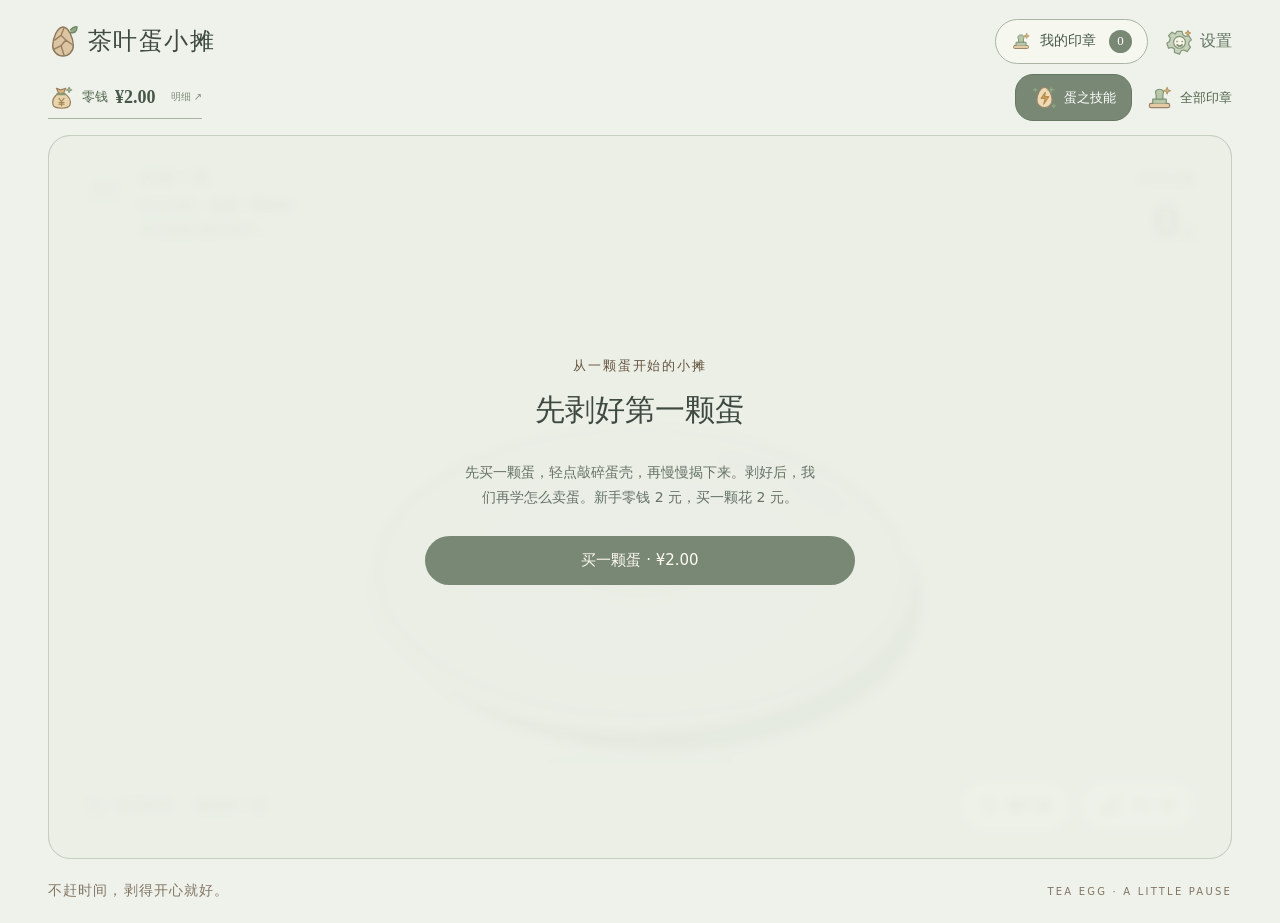
==== index.html @ dd87819e "Fix repeated purchase screen and speed up stamp loading" ====
<!doctype html>
<html lang="zh-CN">
<head>
  <meta charset="utf-8">
  <meta name="viewport" content="width=device-width,initial-scale=1,viewport-fit=cover">
  <meta name="theme-color" content="#bdc9ba">
  <meta name="description" content="敲一敲，慢慢剥。听蛋壳轻轻落下，露出一颗独一无二的茶叶蛋。">
  <title>茶叶蛋小摊</title>
  <link rel="icon" type="image/svg+xml" href="data:image/svg+xml,%3Csvg xmlns='http://www.w3.org/2000/svg' viewBox='0 0 40 40'%3E%3Crect width='40' height='40' rx='11' fill='%23f3efe5'/%3E%3Cpath d='M20 5C12 5 7 20 7 26a13 13 0 0 0 26 0C33 20 28 5 20 5Z' fill='%238e5833'/%3E%3Cpath d='m21 6-4 12 8 6-6 11m-2-17-9 6m17 0 7-5' fill='none' stroke='%23f2d5a2' stroke-width='2'/%3E%3C/svg%3E">
  <link rel="stylesheet" href="./style.css?v=20261002-fast">
</head>
<body>
  <div class="app">
    <header class="topbar">
      <div class="header-title"><svg class="title-egg" viewBox="0 0 32 36" aria-hidden="true"><path d="M16 3C10 3 5 15 5 23a11 11 0 0 0 22 0C27 15 22 3 16 3Z" fill="#dbc5a2" stroke="#8b7658"/><path d="m17 4-3 8 5 5-5 6 3 10m-3-21-7 5m12 0 7 5m-12 1-8 4" fill="none" stroke="#9b8060"/><path d="M24 6c4-4 7-3 7-3 0 5-3 7-7 6" fill="#93aa85" stroke="#6f8962"/></svg><span>茶叶蛋小摊</span></div>
      <div class="header-actions">
        <button class="collection-button" id="collection" aria-haspopup="dialog"><svg class="lively-icon" viewBox="0 0 32 32" aria-hidden="true"><rect x="4" y="23" width="24" height="5" rx="2" fill="#e5cba4" stroke="#998469"/><path d="M8 23v-5h16v5M12 18v-5c-5-9 13-9 8 0v5" fill="#b7c7a8" stroke="#7b9173"/><path d="m25 4 1 3 3 1-3 1-1 3-1-3-3-1 3-1 1-3Z" fill="#dec08a" stroke="#b59a67"/></svg><span>我的印章</span><b id="total">—</b></button>
        <button class="settings-button" id="open-settings" aria-haspopup="dialog"><svg class="lively-icon" viewBox="0 0 32 32" aria-hidden="true"><path d="m13 4 6 0 1 4 3 2 4-1 3 5-3 3v3l2 3-4 5-4-2-3 1-2 4-6-2v-4l-3-2-4 1-2-6 3-2 1-4-2-3 4-4 4 2Z" fill="#c6d2bc" stroke="#829676"/><circle cx="16" cy="17" r="7" fill="#f7f4e7" stroke="#829676"/><path d="M13 16h.1m6 0h.1m-6 4q3 3 6 0" stroke="#798b6d" stroke-width="1.8"/><path d="m26 3 1 2 2 1-2 1-1 2-1-2-2-1 2-1 1-2Z" fill="#e0bf82" stroke="#b69b66"/></svg><span>设置</span></button>
      </div>
    </header>
    <div class="wallet-bar"><button class="wallet-balance" id="open-finance" aria-haspopup="dialog" title="查看零钱明细"><svg class="lively-icon" viewBox="0 0 32 32" aria-hidden="true"><path d="m10 5 5 2 6-2-3 7H13l-3-7Z" fill="#d9b780" stroke="#9d805c"/><path d="M12 11C7 15 4 19 6 25c2 5 18 5 20 0 2-6-2-11-7-14Z" fill="#e9d5ad" stroke="#9d805c"/><path d="M11 12h9" stroke="#879970" stroke-width="2.5"/><path d="m13 17 3 4 3-4m-3 4v5m-3-4h6m-6 2h6" stroke="#a38757"/><path d="m25 4 1 2 2 1-2 1-1 2-1-2-2-1 2-1 1-2Z" fill="#b4c39d" stroke="#8b9d78"/></svg>零钱 <b id="money">—</b><small>明细 ↗</small></button><div><button id="open-talents" aria-haspopup="dialog"><svg class="lively-icon" viewBox="0 0 32 32" aria-hidden="true"><path d="M16 4c-5 0-9 9-9 15a9 9 0 0 0 18 0c0-6-4-15-9-15Z" fill="#efdab6" stroke="#9c8465"/><path d="m17 10-5 7h5l-2 7 6-9h-5l1-5Z" fill="#d8aa62" stroke="#b68d4e"/><path d="M5 5v4M3 7h4m20 17v4m-2-2h4" stroke="#91a781"/><path d="m24 3 1 3 3 1-3 1-1 3-1-3-3-1 3-1 1-3Z" fill="#a8b799" stroke="#839874"/></svg><span>蛋之技能</span></button><a href="./catalog.html"><svg class="lively-icon" viewBox="0 0 32 32" aria-hidden="true"><rect x="4" y="23" width="24" height="5" rx="2" fill="#e5cba4" stroke="#998469"/><path d="M8 23v-5h16v5M12 18v-5c-5-9 13-9 8 0v5" fill="#b7c7a8" stroke="#7b9173"/><path d="m25 4 1 3 3 1-3 1-1 3-1-3-3-1 3-1 1-3Z" fill="#dec08a" stroke="#b59a67"/></svg>全部印章</a></div></div><main>
      <section class="play-area" aria-label="茶叶蛋剥壳游戏">
        <div class="scene" id="scene"><canvas id="game" tabindex="0" aria-label="茶叶蛋。点击敲裂或剥壳，拖动旋转。键盘方向键旋转，空格剥壳。"></canvas></div>
        <div class="game-top">
          <div class="step"><span id="step-number">01</span><div><span class="eyebrow" id="step-label">先敲一敲</span><p id="instruction">轻点鸡蛋，唤醒一圈裂纹</p><small class="recipe" id="recipe">正在挑选鸡蛋和茶叶…</small></div></div>
          <div class="counter"><span>剥壳次数</span><div><strong id="clicks">0</strong><small>次</small></div></div>
        </div>
        <div class="toast" id="toast" role="status" aria-live="polite"></div>
        <div class="progress-area"><span id="progress-label">壳还完整，慢慢来</span><div class="progress-track" role="progressbar" aria-label="剥壳进度" aria-valuenow="0" aria-valuemin="0" aria-valuemax="100"><i id="progress"></i></div></div>
        <div class="game-bottom">
          <p class="gesture-hint"><svg viewBox="0 0 24 24" aria-hidden="true"><path d="M8 12V5a2 2 0 0 1 4 0v6-1a2 2 0 0 1 4 0v2-1a2 2 0 0 1 4 0v5c0 4-3 6-6 6h-1c-2 0-4-1-5-3l-4-6a2 2 0 0 1 3-2l1 1Z"/></svg><span>轻点剥壳<span class="hint-divider">·</span>拖动转一转</span></p>
          <div class="bottom-actions"><button id="flip" class="flip-button"><svg viewBox="0 0 24 24" aria-hidden="true"><path d="M5 8a8 8 0 1 1-1 8M5 3v5h5"/></svg>翻个面</button><button id="sweep" class="flip-button sweep-button" aria-label="扫一扫，把盘子上的蛋壳震开" title="扫一扫，把盘子上的蛋壳震开"><svg class="broom-icon" viewBox="0 0 32 32" aria-hidden="true"><path d="m26 3-12 15" stroke="#8b765b" stroke-width="3.5"/><path d="m11 14 7 5-3 2-7-5 3-2Z" fill="#9aaf89" stroke="#6f8962"/><path d="M8 16c-4 2-5 6-6 10 4 4 10 4 14-5l-8-5Z" fill="#e4cd99" stroke="#a98a58"/><path d="m8 19-3 7m6-6-3 8m6-7-3 6" stroke="#b69a65"/><path d="m24 19 1 3 3 1-3 1-1 3-1-3-3-1 3-1 1-3Z" fill="#c1cfad" stroke="#8fa17d"/></svg>扫一扫</button></div>
        </div>
        <div class="discovery" id="discovery" role="dialog" aria-labelledby="discovery-title" hidden><span class="eyebrow" id="discovery-label">新印章入册</span><h1 id="discovery-title">恭喜，发现了新的小印章！</h1><div class="discovery-stamps" id="discovery-stamps"></div><button class="primary-button" id="discovery-accept">收下印章，继续 <span aria-hidden="true">→</span></button></div>
        <div class="finish" id="finish" hidden><div class="finish-seal" aria-hidden="true">剥好啦</div><div class="finish-copy"><span class="eyebrow">今天的小小成就</span><h1>又剥好了一颗。</h1><p>用了 <b id="finish-clicks">0</b> 次轻点，换一小会儿放松。</p><div class="finish-stamps" id="finish-stamps"></div><p class="save-status" id="save-status" role="status"></p></div><div class="finish-actions"><div id="sale-guide" class="sale-guide" hidden><strong>为什么还不能卖蛋？</strong><p>先点击上方亮起的「✦ 蛋之技能」，免费点亮「开摊入门」，就能卖出这颗蛋。</p><button id="sale-guide-open">打开上方蛋之技能 ↑</button></div><button class="primary-button" id="sell" disabled>卖出这颗蛋</button><button class="collection-button finish-collection" id="finish-collection">▧　我的印章册</button><button class="order-button" id="order-next" hidden>指定原料 · ¥15</button><button class="primary-button" id="next">买下一颗 · ¥2.00 <span aria-hidden="true">＋</span></button></div></div>
        <div class="shop-gate" id="shop-gate"><span class="eyebrow">从一颗蛋开始的小摊</span><h1 id="shop-title">正在打开小摊…</h1><p id="shop-copy">印章和零钱都在这里等你。</p><div class="buy-actions"><button class="primary-button" id="buy-egg" disabled>稍等一下</button><button class="order-button" id="order-egg" hidden>指定原料 · ¥15</button></div><p class="shop-error" id="shop-error" role="status"></p></div><div class="load-error" id="load-error" hidden role="alert"><p>鸡蛋暂时没有加载出来。</p><p>请用支持 3D 图形的浏览器打开，然后再试一次。</p><button onclick="location.reload()">重新加载</button></div>
      </section>
    </main>
    <footer><span class="footer-note">不赶时间，剥得开心就好。</span><span class="footer-mark">TEA EGG · A LITTLE PAUSE</span></footer>
  </div>
  <nav class="mobile-nav" aria-label="常用功能"><button type="button" data-open="collection" aria-haspopup="dialog"><svg class="lively-icon" viewBox="0 0 32 32" aria-hidden="true"><rect x="4" y="23" width="24" height="5" rx="2" fill="#e5cba4" stroke="#998469"/><path d="M8 23v-5h16v5M12 18v-5c-5-9 13-9 8 0v5" fill="#b7c7a8" stroke="#7b9173"/><path d="m25 4 1 3 3 1-3 1-1 3-1-3-3-1 3-1 1-3Z" fill="#dec08a" stroke="#b59a67"/></svg><span>印章</span></button><button type="button" data-open="open-talents" aria-haspopup="dialog"><svg class="lively-icon" viewBox="0 0 32 32" aria-hidden="true"><path d="M16 4c-5 0-9 9-9 15a9 9 0 0 0 18 0c0-6-4-15-9-15Z" fill="#efdab6" stroke="#9c8465"/><path d="m17 10-5 7h5l-2 7 6-9h-5l1-5Z" fill="#d8aa62" stroke="#b68d4e"/><path d="M5 5v4M3 7h4m20 17v4m-2-2h4" stroke="#91a781"/><path d="m24 3 1 3 3 1-3 1-1 3-1-3-3-1 3-1 1-3Z" fill="#a8b799" stroke="#839874"/></svg><span>蛋之技能</span></button><button type="button" data-open="open-finance" aria-haspopup="dialog"><svg class="lively-icon" viewBox="0 0 32 32" aria-hidden="true"><path d="m10 5 5 2 6-2-3 7H13l-3-7Z" fill="#d9b780" stroke="#9d805c"/><path d="M12 11C7 15 4 19 6 25c2 5 18 5 20 0 2-6-2-11-7-14Z" fill="#e9d5ad" stroke="#9d805c"/><path d="M11 12h9" stroke="#879970" stroke-width="2.5"/><path d="m13 17 3 4 3-4m-3 4v5m-3-4h6m-6 2h6" stroke="#a38757"/><path d="m25 4 1 2 2 1-2 1-1 2-1-2-2-1 2-1 1-2Z" fill="#b4c39d" stroke="#8b9d78"/></svg><span>零钱</span></button><button type="button" data-open="open-settings" aria-haspopup="dialog"><svg class="lively-icon" viewBox="0 0 32 32" aria-hidden="true"><path d="m13 4 6 0 1 4 3 2 4-1 3 5-3 3v3l2 3-4 5-4-2-3 1-2 4-6-2v-4l-3-2-4 1-2-6 3-2 1-4-2-3 4-4 4 2Z" fill="#c6d2bc" stroke="#829676"/><circle cx="16" cy="17" r="7" fill="#f7f4e7" stroke="#829676"/><path d="M13 16h.1m6 0h.1m-6 4q3 3 6 0" stroke="#798b6d" stroke-width="1.8"/><path d="m26 3 1 2 2 1-2 1-1 2-1-2-2-1 2-1 1-2Z" fill="#e0bf82" stroke="#b69b66"/></svg><span>设置</span></button></nav>
  <dialog id="stamp-dialog" aria-labelledby="stamp-title"><button id="close-stamps" class="dialog-close" aria-label="关闭印章册">×</button><span class="eyebrow">每一颗，都算数</span><h2 id="stamp-title">我的小印章</h2><p id="stamp-description">正在翻开印章册…</p><a href="./catalog.html" class="album-guide">查看全部印章的样子 ↗</a><h3 class="album-heading">蛋种印章</h3><div id="egg-stamps" class="stamps"></div><h3 class="album-heading">茶种印章</h3><div id="tea-stamps" class="stamps"></div><p class="storage-note">每剥好一颗，蛋种和茶种印章各累计一次；重复获得的次数会记在对应印章下方。</p></dialog>
  <dialog id="talent-dialog" aria-labelledby="talent-title"><button class="dialog-close" id="close-talents" aria-label="关闭技能手册">×</button><span class="eyebrow">慢慢练习，一点一点变熟练</span><h2 id="talent-title">蛋之技能</h2><p class="talent-summary"></p><p class="mobile-tree-hint">双指缩放，单指拖动；缩小查看全貌，放大查看细节。点击图标查看技能。</p><div class="talent-scroller" tabindex="0" aria-label="技能图，可双指缩放和单指拖动"><div class="talent-board" aria-label="四个方向的技能树"><svg class="talent-links" aria-hidden="true"></svg><span class="talent-direction up">剥壳手法</span><span class="talent-direction right">珍稀寻宝</span><span class="talent-direction down">小摊经营</span><span class="talent-direction left">印章养成</span></div></div><button type="button" class="back-to-tree">← 返回技能图</button><div class="talent-detail"><h3></h3><p class="talent-effect"></p><p class="talent-path"></p><button class="primary-button"></button><p class="talent-cost-note" role="status" hidden></p></div><p class="storage-note">先点亮上一点，再点亮下一点；有的技能可叠三层。剥壳与进货技能从下一颗蛋生效，售价技能立即生效。手上有尚未剥完的蛋时，加点无需预留进货钱；其他时候须留够 2 元买下一颗蛋；新手免费点亮「开摊入门」不受此限制。</p></dialog><noscript><p class="noscript">请启用 JavaScript，开始剥茶叶蛋。</p></noscript>
  <dialog id="settings-dialog" aria-labelledby="settings-title"><button class="dialog-close" id="close-settings" aria-label="关闭设置">×</button><h2 id="settings-title">设置</h2><button class="setting-row" id="sound" aria-pressed="true"><span>剥壳音效</span><b id="sound-state">已开启</b></button><label class="setting-row volume-row" for="volume"><span>音效音量 <output id="volume-value" for="volume">70%</output></span><input type="range" id="volume" min="0" max="100" step="1" value="70" aria-label="音效音量"></label><label class="setting-row" for="sweep-shake"><span>扫一扫震动</span><input type="checkbox" id="sweep-shake" checked></label><label class="setting-row" for="reduced-motion"><span>减弱动画</span><input type="checkbox" id="reduced-motion"></label><button class="setting-row" id="open-gift" aria-haspopup="dialog"><span>礼品码兑换</span><b>领取奖励 →</b></button><p class="storage-note">设置会保存在当前设备，下次打开继续使用。</p></dialog>
  <dialog id="finance-dialog" aria-labelledby="finance-title"><button class="dialog-close" id="close-finance" aria-label="关闭零钱明细">×</button><span class="eyebrow">小摊财务 · 每一分都有来处</span><h2 id="finance-title">零钱明细</h2><div class="finance-head"><p>看见积累，也看懂收益。</p><button id="refresh-finance">刷新账本 ↻</button></div><p id="finance-status" role="status"></p><div id="finance-content" hidden><div class="finance-metrics" id="finance-metrics"></div><section class="finance-chart"><div class="finance-section-head"><h3>余额走势</h3><span>最近 200 笔 · 按交易顺序</span></div><div id="balance-chart"></div></section><div class="finance-analysis" id="finance-analysis"></div><div class="finance-section-head"><h3>收支流水</h3><select id="finance-filter" aria-label="筛选收支明细"><option value="all">全部交易</option><option value="income">收入</option><option value="expense">支出</option><option value="sell">卖蛋</option><option value="talent">技能</option></select></div><div id="finance-entries"></div><p class="storage-note">详细账本从本功能上线后开始记录；更早的零钱已包含在期初余额中。经营利润为卖蛋收入减去对应进货成本，不含礼品奖励和技能投入。概览统计全部已记录交易，图表与流水展示最近 200 笔。</p></div></dialog>
<dialog id="gift-dialog" aria-labelledby="gift-title"><button class="dialog-close" id="close-gift" aria-label="关闭礼品码兑换">×</button><span class="eyebrow">给小摊的一份礼物</span><h2 id="gift-title">礼品码兑换</h2><p>输入礼品码，领取你的小奖励。</p><form id="gift-form" class="gift-form"><label for="gift-code">礼品码兑换</label><div><input id="gift-code" name="code" maxlength="64" autocomplete="off" autocapitalize="none" placeholder="输入礼品码" required><button class="primary-button" id="redeem-gift" type="submit">兑换</button></div><p id="gift-status" role="status"></p></form></dialog>
<dialog id="order-dialog" aria-labelledby="order-title"><button class="dialog-close" id="close-order" aria-label="关闭指定原料">×</button><h2 id="order-title">指定下一颗蛋</h2><p>选择蛋种或茶种，另一项随机。指定费 15 元，进货费 2 元，共计 17 元。</p><label class="order-field">指定类型<select id="order-kind"><option value="egg">蛋种</option><option value="tea">茶种</option></select></label><label class="order-field">选择原料<select id="order-item"></select></label><p id="order-status" role="status"></p><button class="primary-button" id="confirm-order">确认进货 · ¥17.00</button></dialog>
  <script type="module" src="./game.js?v=20261002-fast"></script>
</body>
</html>
---- style.css ----
@font-face{font-family:EggSerif;src:local('Noto Serif CJK SC'),local('Source Han Serif SC'),local('Songti SC'),local('SimSun');font-display:swap}
:root{font-family:'Microsoft YaHei','PingFang SC',system-ui,sans-serif;color:#3e4a40;background:#eff1eb;font-synthesis:none;--ink:#3e4a40;--muted:#657266;--line:#d1d8ce;--accent:#74866f;--green:#788875;--paper:#f7f8f2}
*{box-sizing:border-box}body{margin:0}button,a{-webkit-tap-highlight-color:transparent}button{font:inherit;cursor:pointer}button:disabled{cursor:wait;opacity:.55}button:focus-visible,a:focus-visible,canvas:focus-visible{outline:3px solid #665537;outline-offset:5px}button{color:inherit}svg{width:24px;height:24px;fill:none;stroke:currentColor;stroke-width:1.5;stroke-linecap:round;stroke-linejoin:round}button{touch-action:manipulation}button:hover{filter:brightness(.95)}button:active{transform:translateY(1px)}[hidden]{display:none!important}
.app{max-width:1560px;margin:0 auto;padding:0 48px}.topbar{height:112px;display:flex;justify-content:space-between;align-items:center;gap:20px}.brand{display:flex;align-items:center;gap:15px;text-decoration:none;color:var(--ink)}.brand-seal{width:42px;height:46px;border:1.5px solid #8b5839;outline:1px solid #8b583955;outline-offset:-5px;border-radius:5px;color:#8b5839;display:grid;place-items:center;font-family:EggSerif,serif;font-size:25px;transform:rotate(-5deg)}.brand strong{display:block;font:600 29px EggSerif,serif;letter-spacing:.12em}.brand small{display:block;color:var(--muted);font-size:12px;letter-spacing:.22em;margin-top:6px}.header-actions{display:flex;align-items:center;gap:22px}.collection-button{display:flex;align-items:center;gap:9px;border:0;background:none;padding:10px 0;font-size:14px}.collection-button b{font:500 17px Georgia,serif;margin-left:4px}.small-seal{color:#927256;font-family:EggSerif,serif;border:1px solid currentColor;border-radius:3px;width:24px;height:26px;display:grid;place-items:center}.icon-button{border:1px solid var(--line);background:transparent;width:43px;height:43px;border-radius:50%;display:grid;place-items:center}.icon-button[aria-pressed=false] .sound-waves{opacity:.2}
.play-area{height:min(730px,calc(100svh - 176px));min-height:540px;position:relative;border-radius:22px;overflow:hidden;background:#dfc7a8;isolation:isolate;border:1px solid #d2b898}.scene{position:absolute;inset:0;background:#d6b893}.scene canvas{display:block;width:100%;height:100%;touch-action:none;cursor:grab}.scene canvas:active{cursor:grabbing}.game-top{position:absolute;top:32px;left:35px;right:35px;display:flex;justify-content:space-between;gap:20px;pointer-events:none}.step{display:flex;gap:13px;align-items:flex-start}.step>span{font:italic 23px Georgia,serif;color:#685443;border:1px solid #8e73534f;border-radius:50%;height:43px;width:43px;display:grid;place-items:center}.eyebrow{font-size:13px;letter-spacing:.14em;color:#65533f}.step .eyebrow{font-size:16px;letter-spacing:.12em}.step p{font-size:14px;margin:8px 0 0;color:#6a5948}.counter{text-align:right;min-width:84px}.counter>span{font-size:13px;letter-spacing:.1em;color:#665441}.counter>div{margin-top:5px}.counter strong{font:normal 48px Georgia,serif;letter-spacing:-2px}.counter small{font-size:13px;margin-left:7px;color:#69543f}.counter.bump strong{animation:bump .2s ease-out}.game-bottom{position:absolute;bottom:27px;left:35px;right:35px;display:flex;justify-content:space-between;align-items:center;pointer-events:none}.gesture-hint{font-size:14px;display:flex;gap:10px;align-items:center;color:#65503c;margin:0}.gesture-hint svg{width:22px;height:22px;opacity:.7}.hint-divider{padding:0 10px;opacity:.55}.flip-button{pointer-events:auto;display:flex;align-items:center;gap:9px;padding:12px 19px;border:1px solid #70573555;background:#fbf6eabf;backdrop-filter:blur(8px);border-radius:28px;font-size:14px}.flip-button svg{width:20px;height:20px}.progress-area{position:absolute;left:50%;bottom:96px;transform:translateX(-50%);width:190px;text-align:center;pointer-events:none}.progress-area>span{font-size:13px;color:#6d5944;letter-spacing:.1em;display:block;margin-bottom:10px}.progress-track{background:#795a3126;height:3px;border-radius:10px;overflow:hidden}.progress-track i{display:block;width:0;height:100%;background:#7a6e4e;transition:width .3s}.toast{position:absolute;left:50%;top:20%;transform:translate(-50%,8px);background:#fcf8edee;box-shadow:0 4px 18px #6b492410;color:#70543e;border:1px solid #fff8;border-radius:24px;padding:10px 18px;font-size:14px;opacity:0;transition:opacity .2s,transform .2s;pointer-events:none;white-space:nowrap}.toast.visible{opacity:1;transform:translate(-50%,0)}footer{height:64px;display:flex;align-items:center;justify-content:space-between;color:#827664;gap:20px}.footer-note{font-family:EggSerif,serif;font-size:14px;letter-spacing:.08em}.footer-mark{font-size:10px;letter-spacing:.22em}
.finish{position:absolute;bottom:22px;left:24px;right:24px;display:flex;align-items:center;gap:24px;background:#fcf8efed;border:1px solid #fff9;backdrop-filter:blur(18px);border-radius:17px;padding:24px 28px;box-shadow:0 8px 40px #5940270b;animation:enter .6s ease}.finish-seal{width:70px;height:76px;border:2px solid #a65b45;outline:1px solid #a65b4580;outline-offset:-6px;border-radius:8px;display:grid;place-items:center;flex-shrink:0;color:#a65b45;font:22px EggSerif,serif;transform:rotate(-9deg)}.finish h1{font:500 27px EggSerif,serif;margin:7px 0 9px;letter-spacing:.06em}.finish p{font-size:14px;color:#756249;margin:0}.finish .save-status{font-size:12px;margin-top:7px;color:#647047}.finish .save-status.error{color:#9b4836}.primary-button{margin-left:auto;flex-shrink:0;display:flex;align-items:center;justify-content:center;gap:22px;background:var(--green);color:#fffaf0;border:0;border-radius:26px;padding:15px 24px;font-size:15px}.primary-button span{font-size:23px;line-height:16px}.play-area.complete .game-bottom,.play-area.complete .progress-area{display:none}.play-area.complete .game-top .step{opacity:0}.load-error{position:absolute;inset:25% 10%;background:var(--paper);padding:30px;text-align:center;border-radius:20px}.load-error button{padding:10px 20px;background:var(--green);border:0;color:white;border-radius:10px}
dialog{border:1px solid var(--line);background:var(--paper);color:var(--ink);border-radius:20px;padding:38px;width:min(480px,calc(100% - 32px));max-height:85svh;box-shadow:0 20px 80px #44301d30}dialog::backdrop{background:#3e302746;backdrop-filter:blur(5px)}dialog h2{font:500 29px EggSerif,serif;letter-spacing:.1em;margin:12px 0}dialog p{font-size:14px;line-height:1.8;color:var(--muted)}.dialog-close{position:absolute;right:16px;top:12px;width:40px;height:40px;border:0;background:none;font-size:29px}.stamps{display:grid;grid-template-columns:repeat(5,1fr);gap:16px 12px;padding:21px 0}.stamp{aspect-ratio:.9;border:1.5px solid #a5674d;outline:1px solid #a5674d50;outline-offset:-5px;border-radius:5px;color:#a5674d;display:grid;place-items:center;font:20px EggSerif,serif;transform:rotate(var(--tilt,0deg))}.stamp.empty{border:1px dashed #bbaa96;outline:0;opacity:.55;color:#a69782;font:15px Georgia,serif}.storage-note{padding-top:16px;border-top:1px solid var(--line);font-size:12px!important}.noscript{position:fixed;inset:40% 15%;padding:30px;background:white}.save-status button{font-size:12px;background:none;border:0;text-decoration:underline}
@keyframes enter{from{opacity:0;transform:translateY(15px)}to{opacity:1;transform:translateY(0)}}@keyframes bump{50%{transform:scale(1.1);display:inline-block}}
@media(min-width:1500px){.play-area{height:min(800px,calc(100svh - 176px))}}
@media(max-width:700px){.app{padding:0 16px}.topbar{height:94px;gap:10px}.brand{gap:10px}.brand-seal{width:33px;height:39px;font-size:21px}.brand strong{font-size:24px}.brand small{font-size:10px;letter-spacing:.08em}.header-actions{gap:12px}.collection-button{gap:6px;font-size:12px}.collection-button .small-seal{display:none}.icon-button{width:37px;height:37px}.icon-button svg{width:20px;height:20px}.play-area{min-height:480px;height:calc(100svh - 148px);border-radius:18px}.game-top{top:23px;left:20px;right:20px}.step{gap:9px}.step>span{width:33px;height:33px;font-size:18px}.step .eyebrow{font-size:14px}.step p{font-size:12px;max-width:170px;line-height:1.5;margin-top:6px}.counter>span{font-size:12px}.counter strong{font-size:39px}.counter{min-width:68px}.game-bottom{bottom:22px;left:18px;right:18px;gap:12px}.gesture-hint{font-size:12px;gap:6px}.gesture-hint svg{display:none}.hint-divider{padding:0 6px}.flip-button{padding:10px 13px;font-size:13px;gap:6px}.progress-area{bottom:93px;width:150px}.toast{font-size:13px;top:22%;max-width:90%;text-align:center;white-space:normal}.finish{bottom:14px;left:13px;right:13px;padding:20px;gap:14px;flex-wrap:wrap}.finish-seal{width:51px;height:59px;font-size:16px}.finish h1{font-size:22px}.finish .eyebrow{font-size:11px}.finish p{font-size:12px}.finish .primary-button{width:100%;padding:12px 20px;font-size:14px}.finish .save-status{font-size:11px}.finish>div:nth-child(2){flex:1}footer{height:54px;justify-content:center}.footer-note{font-size:12px}.footer-mark{display:none}dialog{padding:30px}.stamps{gap:12px}.stamp{font-size:17px}}
@media(prefers-reduced-motion:reduce){*,*::before,*::after{animation:none!important;transition:none!important}}
.play-area,.scene{background:#bdc9ba;border-color:#c5d0c1}.brand-seal,.small-seal{color:#74866f}.recipe{display:block;margin-top:7px;color:#516552;font-size:12px;letter-spacing:.08em}.finish .reward{margin-top:8px;color:#71806c;font-size:12px}.finish-seal{color:#788875;border-color:#879781;outline-color:#87978180}.primary-button{background:#788875}
dialog{width:min(660px,calc(100% - 32px));overflow:auto}.album-heading{font:500 15px EggSerif,serif;letter-spacing:.08em;color:#61745f;margin:23px 0 0}.stamps{grid-template-columns:repeat(6,1fr);gap:12px;padding:13px 0}.stamp{aspect-ratio:.8;border:1px solid var(--stamp-border,#91a18b);outline:1px solid color-mix(in srgb,var(--stamp-border,#91a18b) 28%,transparent);outline-offset:-5px;border-radius:8px;color:var(--stamp-border,#91a18b);display:flex;flex-direction:column;align-items:center;justify-content:center;gap:3px;padding:8px 3px;transform:rotate(0);font:inherit;background:var(--stamp-bg,#f5f5ed)}.stamp-art{height:48px;width:48px;display:grid;place-items:center}.stamp-art svg{width:100%;height:100%}.stamp-name{font-size:12px;color:#465347;text-align:center}.stamp .rarity{font:700 10px Georgia,serif;letter-spacing:.12em;padding:2px 7px;border-radius:10px;background:var(--stamp-border,#91a18b);color:#fff}.stamp.locked{opacity:.46;filter:saturate(.45)}.stamp[data-rarity="C"]{--stamp-border:#879781;--stamp-bg:#f1f3ed}.stamp[data-rarity="B"]{--stamp-border:#8b9ea0;--stamp-bg:#eef2f0}.stamp[data-rarity="A"]{--stamp-border:#968ca4;--stamp-bg:#f2eff5}.stamp[data-rarity="S"]{--stamp-border:#c09b60;--stamp-bg:#f8f2e4}.stamp[data-rarity="SR"]{--stamp-border:#b77c58;--stamp-bg:#f8eee7}.stamp[data-rarity="SSR"]{--stamp-border:#af6e71;--stamp-bg:#f7ebeb}
@media(max-width:700px){.stamps{grid-template-columns:repeat(3,1fr);gap:10px}.stamp{aspect-ratio:.95}.stamp-art{height:44px;width:44px}.recipe{font-size:11px}}
.collection-button{padding:10px 15px;border:1px solid #aab5a3;border-radius:24px;background:#f6f8f0;color:#465747}.collection-button b{background:#788875;color:white;border-radius:50%;min-width:23px;height:23px;display:grid;place-items:center;font-size:13px}
.finish{gap:18px}.finish-copy{flex:1;min-width:160px}.finish-stamps{display:flex;gap:10px;margin-top:12px}.finish-stamp{width:84px;height:82px;display:flex;flex-direction:column;align-items:center;justify-content:center;gap:1px;border:1px solid var(--stamp-border,#91a18b);border-radius:9px;background:var(--stamp-bg,#f1f3ed);color:var(--stamp-border,#91a18b)}.finish-stamp .stamp-art{width:41px;height:41px}.finish-stamp .stamp-name{font-size:11px}.finish-stamp .rarity{font:700 9px Georgia,serif;background:var(--stamp-border,#91a18b);border-radius:8px;color:white;padding:1px 6px}.finish-actions{display:grid;gap:9px;justify-items:stretch}.finish-collection{white-space:nowrap;justify-content:center;font-size:12px}.discovery{position:absolute;z-index:3;inset:12% 16%;display:flex;flex-direction:column;align-items:center;justify-content:center;gap:17px;padding:28px;background:#f7f8f2f5;border:1px solid #fff;border-radius:20px;box-shadow:0 15px 50px #43503b20;text-align:center;backdrop-filter:blur(15px);animation:enter .4s ease}.discovery h1{font:500 27px EggSerif,serif;margin:0;color:#465747}.discovery-stamps{display:flex;justify-content:center;gap:15px}.discovery-stamp{width:115px;height:120px;display:flex;flex-direction:column;align-items:center;justify-content:center;gap:4px;border:1px solid var(--stamp-border,#91a18b);outline:1px solid color-mix(in srgb,var(--stamp-border,#91a18b) 25%,transparent);outline-offset:-5px;border-radius:12px;background:var(--stamp-bg,#f1f3ed);color:var(--stamp-border,#91a18b)}.discovery-stamp .stamp-art{width:67px;height:67px}.discovery-stamp .stamp-name{font-size:13px}.discovery-stamp .rarity{font:700 10px Georgia,serif;background:var(--stamp-border,#91a18b);border-radius:10px;color:white;padding:2px 8px}.finish .save-status{min-height:15px}
@media(max-width:700px){.finish{gap:9px;padding:14px;max-height:58%;overflow:auto;align-content:start}.finish-copy{flex:1 1 calc(100% - 70px);min-width:0}.finish-actions{grid-template-columns:1fr 1.15fr;width:100%}.finish-stamp{width:76px;height:75px}.finish-stamp .stamp-art{width:36px;height:36px}.finish-collection{font-size:11px;padding:9px 8px}.finish-actions .primary-button{width:auto;margin:0;padding:10px 11px;font-size:12px;gap:7px}.discovery{inset:13% 6%;gap:14px;padding:20px}.discovery h1{font-size:22px}.discovery-stamp{width:100px;height:108px}.discovery-stamp .stamp-art{width:58px;height:58px}.collection-button{padding:8px 10px}}
.bottom-actions{display:flex;gap:9px;pointer-events:auto}.sweep-button{color:#536a57;background:#f2f5eced;border-color:#84977f80}.scene::after{content:"";position:absolute;inset:-10%;pointer-events:none;opacity:0;background:radial-gradient(circle,transparent 38%,#fff9 48%,#dfe9d980 51%,transparent 62%)}.play-area.scanning .scene::after{animation:scan-wave .62s ease-out}.play-area.scanning .scene canvas{animation:plate-shake .42s ease-out}@keyframes scan-wave{0%{opacity:.9;transform:scale(.45)}100%{opacity:0;transform:scale(1.25)}}@keyframes plate-shake{0%,100%{transform:translate(0)}18%{transform:translate(-4px,2px)}36%{transform:translate(4px,-2px)}54%{transform:translate(-3px,-2px)}72%{transform:translate(3px,1px)}}
.discovery{overflow:auto;justify-content:flex-start;inset:8% 16%;gap:15px}.discovery>.eyebrow{margin-top:auto}.discovery>.primary-button{margin:0 0 auto;width:100%;max-width:360px}.discovery-stamps{width:100%;gap:18px;align-items:flex-start}.discovery-entry{flex:1;max-width:200px;min-width:0;display:flex;flex-direction:column;align-items:center;gap:9px}.discovery-stamp{flex-shrink:0}.stamp-intro{font-size:13px;line-height:1.7;color:#657266;margin:0;text-wrap:pretty}.discovery-stamp .stamp-name{padding:0 6px;line-height:1.3}
@media(max-width:700px){.discovery{inset:7% 5%;padding:18px;gap:12px}.discovery h1{font-size:20px}.discovery-stamps{gap:14px}.stamp-intro{font-size:12px;line-height:1.65}.discovery>.primary-button{padding:12px;font-size:13px}}
.stamp{aspect-ratio:auto;min-height:136px}.stamp .stamp-art{flex-shrink:0}.stamp-count{font-size:11px;line-height:1.4;color:#657266;margin-top:3px;text-align:center;font-variant-numeric:tabular-nums}
@media(max-width:380px){.game-bottom{left:12px;right:12px}.bottom-actions{gap:5px}.flip-button{padding:8px 9px;font-size:11px;gap:5px}.flip-button svg{width:17px;height:17px}}
.stamp-art{grid-template-columns:minmax(0,1fr);grid-template-rows:minmax(0,1fr);flex-shrink:0}.stamp-art img{display:block;min-width:0;min-height:0;width:100%;height:100%;max-width:100%;max-height:100%;object-fit:contain}.stamp-sprite{display:block;width:100%;height:100%;background-repeat:no-repeat}.catalog-wrap{max-width:1120px;padding:32px 26px 70px;margin:auto}.catalog-back{display:block;color:#61745e;text-decoration:none;margin-bottom:40px}.catalog-wrap h1{font:500 36px EggSerif,serif;margin:12px 0}.catalog-wrap>p{color:var(--muted);line-height:1.8}.catalog-filters{display:flex;gap:10px;flex-wrap:wrap;margin:26px 0 32px}.catalog-filters button,.catalog-filters select,.catalog-filters input{font:inherit;color:var(--ink);border:1px solid var(--line);background:var(--paper);border-radius:20px;padding:10px 16px}.catalog-filters button[aria-pressed=true]{background:#788875;color:#fff;border-color:#788875}.catalog-filters input{flex:1;min-width:160px}.catalog-stamps{display:grid;grid-template-columns:repeat(5,minmax(0,1fr));gap:32px 24px}.catalog-entry{min-width:0;text-align:center}.catalog-stamp{height:208px;padding:15px 9px;gap:8px}.catalog-stamp .stamp-art{width:120px;height:120px}.catalog-stamp .stamp-name{font:16px EggSerif,serif;line-height:1.5}.catalog-stamp .rarity{font-size:12px}.catalog-entry .stamp-intro{margin-top:12px}.catalog-entry small{font-size:11px;color:#7a846f;display:block;line-height:1.7;margin-top:8px}
@media(max-width:800px){.catalog-stamps{grid-template-columns:repeat(3,minmax(0,1fr));gap:26px 16px}.catalog-stamp{height:190px}.catalog-stamp .stamp-art{width:105px;height:105px}}
@media(max-width:480px){.catalog-wrap{padding:22px 18px 50px}.catalog-stamps{grid-template-columns:repeat(2,minmax(0,1fr));gap:25px 18px}.catalog-stamp .stamp-name{font-size:14px}.catalog-entry .stamp-intro{font-size:12px}.catalog-back{margin-bottom:28px}}
.wallet-bar{display:flex;justify-content:space-between;align-items:center;gap:12px;margin:-8px 0 14px;color:#61745e;font-size:13px}.wallet-bar b{font:600 18px Georgia,serif;margin-left:8px;color:#465747}.wallet-bar>div{display:flex;gap:14px;align-items:center}.wallet-bar button,.wallet-bar a,.album-guide{font:inherit;color:#52664e;background:none;border:0;padding:7px 0;text-decoration:none}.wallet-bar button{border-bottom:1px solid #aab5a3}.shop-gate{position:absolute;inset:0;z-index:4;display:flex;flex-direction:column;align-items:center;justify-content:center;text-align:center;background:#edf1e9eb;backdrop-filter:blur(5px);padding:26px}.shop-gate h1{font:500 30px EggSerif,serif;margin:15px 0}.shop-gate p{max-width:350px;color:var(--muted);line-height:1.8;font-size:14px}.shop-gate .primary-button{margin:12px 0 0}.shop-error{color:#9b4836!important;min-height:24px}.finish-actions #next{font-size:12px;background:#e3e9dc;color:#52664e}.finish-seal{display:none}.finish-actions .primary-button{margin:0;width:100%;white-space:normal;gap:8px}.finish-actions{min-width:170px}.album-guide{font-size:13px;text-decoration:underline}.stamp-level{font-size:11px;color:#78806d;text-align:center}.stamp-unlock{font-size:10px;line-height:1.5;color:#7a846e;text-align:center;padding:0 3px}
#talent-dialog{width:min(900px,calc(100% - 24px));padding:32px 34px}.talent-board{position:relative;width:100%;margin:38px 0 55px}.talent-links{position:absolute;inset:0;width:100%;height:100%;pointer-events:none}.talent-node{position:absolute;width:54px;height:54px;border-radius:50%;transform:translate(-50%,-50%);background:#f7f8f2;border:1.5px solid #c1cbbc;display:flex;flex-direction:column;align-items:center;justify-content:center;gap:1px;padding:3px;color:#9ba697;isolation:isolate}.talent-node:active{transform:translate(-50%,-50%)}.talent-symbol{font:500 21px EggSerif,serif}.talent-node small{font-size:10px;line-height:12px}.talent-name{position:absolute;top:calc(100% + 6px);white-space:nowrap;font-size:12px;color:#61745e}.talent-node[data-status=active]{background:var(--route-color);border-color:var(--route-color);color:white;box-shadow:0 0 0 4px color-mix(in srgb,var(--route-color) 12%,transparent)}.talent-node[data-status=available]{border-color:var(--route-color);color:var(--route-color)}.talent-node[aria-pressed=true]{outline:2px solid #52664e;outline-offset:5px}.talent-node[data-id="0"]{width:66px;height:66px;border:2px solid #788875}.talent-board.compact .talent-node{width:44px;height:44px}.talent-board.compact .talent-symbol{font-size:18px}.talent-board.compact .talent-node[data-id="0"]{width:54px;height:54px}.talent-board.unlabeled .talent-name{display:none}.talent-direction{position:absolute;font-size:12px;letter-spacing:.1em;color:#6d7c65}.talent-direction.up{top:-26px;left:50%;transform:translateX(-50%)}.talent-direction.down{bottom:-35px;left:50%;transform:translateX(-50%)}.talent-direction.left{left:0;top:50%;transform:translateY(60px)}.talent-direction.right{right:0;top:50%;transform:translateY(-80px)}.talent-detail{padding:20px;background:#eaf0e3;border:1px solid #d0dac8;border-radius:15px}.talent-detail h3{font:500 22px EggSerif,serif;margin:0}.talent-detail .talent-effect{font-size:14px}.talent-detail .talent-path{font-size:12px}.talent-detail .primary-button{margin:12px 0 0;padding:12px 23px}.talent-summary{margin-bottom:0}.talent-detail button:disabled{cursor:default}
@media(max-width:700px){.wallet-bar{margin:-3px 0 12px;font-size:12px}.wallet-bar b{font-size:16px}.wallet-bar>div{gap:12px}.play-area{height:calc(100svh - 190px)}.finish-actions{grid-template-columns:1fr 1fr;min-width:0}.finish-actions #sell{grid-column:1 / -1}.finish-actions .primary-button{padding:10px 12px}.shop-gate h1{font-size:24px}#talent-dialog{padding:28px 20px}.talent-detail{padding:15px}.talent-direction.left{top:75%;transform:none}.talent-direction.right{top:25%;transform:none}}
.talent-scroller{overflow-x:auto}.talent-board{min-width:318px}.talent-scroller:focus-visible{outline:2px solid #788875}

#open-talents{background:#788875;color:#fff;border:1px solid #667862;border-radius:18px;padding:9px 15px;font-weight:600;white-space:nowrap}.talent-guide{background:#edf2e6;border:1px solid #a2b294;border-radius:14px;padding:18px;margin:18px 0}.talent-guide p{font-size:14px;line-height:1.7}.talent-guide .primary-button{margin:12px 0 0;padding:12px 18px;font-size:15px}.talent-guide[hidden]{display:none}

.sale-guide{grid-column:1/-1;padding:12px;background:#edf2e6;border:1px solid #a2b294;border-radius:12px;text-align:left;max-width:280px}.sale-guide p{font-size:12px;line-height:1.6;margin:8px 0}.sale-guide button{background:#788875;color:white;border:0;border-radius:8px;padding:9px 12px;font:inherit;font-size:12px}.sale-guide[hidden]{display:none}#open-talents.tutorial-target{outline:3px solid #ddbd75;outline-offset:4px;box-shadow:0 0 0 7px #ddbd7533}

.talent-symbol{display:grid;place-items:center;color:#596056}.talent-symbol svg{width:26px;height:26px}.talent-node[data-status=active] .talent-symbol{color:#fff}.talent-board.compact .talent-symbol svg{width:22px;height:22px}

.discovery-stamps{flex-wrap:wrap}.discovery-entry{flex:1 1 145px}.stamp-upgrade{margin:0;font-size:14px;color:#657266}.stamp-gain{margin:0;font-size:16px;color:#84917f}.stamp-gain strong{color:#48664c;font-size:21px}.stamp-level{line-height:1.6}

.talent-cost-note{margin:8px 0 0;font-size:12px;line-height:1.6;color:#967369}

.topbar{height:82px}.header-title{font:500 24px EggSerif,serif;letter-spacing:.06em}.header-actions{gap:18px}.settings-button{display:inline-flex;align-items:center;gap:7px;padding:10px 0;border:0;background:none;color:#61745e}.collection-button svg,.settings-button svg,.wallet-bar svg{width:20px;height:20px;flex-shrink:0}.wallet-balance,.wallet-bar a{display:inline-flex;align-items:center;gap:7px}.wallet-bar b{margin-left:0}.setting-row{display:flex;align-items:center;justify-content:space-between;gap:20px;width:100%;padding:19px 0;border:0;border-bottom:1px solid var(--line);background:none;font-size:15px}.setting-row b{font-size:13px;color:var(--muted)}.setting-row input{width:20px;height:20px;accent-color:var(--accent)}#settings-dialog{max-width:430px}#settings-dialog h2{margin-top:5px}
@media(max-width:700px){.topbar{height:72px;gap:12px}.header-title{font-size:20px;white-space:nowrap}.header-actions{gap:12px}.collection-button{gap:5px}.collection-button svg,.settings-button svg,.wallet-bar svg{width:18px;height:18px}.settings-button{font-size:12px;gap:5px}.wallet-bar{flex-wrap:wrap;row-gap:5px}.wallet-bar>div{gap:16px}.header-actions .collection-button{font-size:12px}.play-area{height:calc(100svh - 172px)}}

.gift-form{margin-top:25px}.gift-form>label{display:block;margin-bottom:12px;font-size:15px}.gift-form>div{display:flex;gap:10px}.gift-form input{min-width:0;flex:1;width:100%;font:inherit;padding:12px;border:1px solid var(--line);border-radius:10px;background:var(--paper);color:var(--ink)}.gift-form .primary-button{margin:0;padding:12px 20px;font-size:14px}.gift-form p{min-height:20px;font-size:12px;line-height:1.6;color:var(--muted)}
.wallet-balance small{font-size:10px;margin-left:8px;opacity:.7}#finance-dialog{width:min(880px,calc(100vw - 28px));max-width:880px;padding:36px;background:#f7f8f2;color:#43543e}#finance-dialog h2{font-size:32px;margin:14px 0 4px}.finance-head,.finance-section-head{display:flex;align-items:center;justify-content:space-between;gap:12px}.finance-head p{color:#82907a;font-size:13px}.finance-head button,.finance-section-head select{font:inherit;border:1px solid #d4ddce;background:transparent;border-radius:9px;color:#61745e;padding:8px 12px}.finance-metrics{display:grid;grid-template-columns:repeat(4,1fr);gap:12px;margin:24px 0}.finance-metrics>div{padding:20px 14px;border:1px solid #dce3d5;border-radius:14px;background:#fff9}.finance-metrics>div:first-child{background:#657d5e;color:#fff;border-color:#657d5e}.finance-metrics small{display:block;font-size:12px;opacity:.75}.finance-metrics strong{display:block;font:500 clamp(19px,3vw,28px) Georgia,serif;margin-top:12px;font-variant-numeric:tabular-nums}.finance-chart{border:1px solid #dce3d5;border-radius:16px;padding:18px;background:#fff8}.finance-section-head h3{font-size:16px;font-weight:500;margin:12px 0}.finance-section-head>span{font-size:11px;color:#8b9685}#balance-chart svg{display:block;width:100%;height:auto;overflow:visible}.finance-extrema{display:flex;justify-content:space-between;font-size:11px;color:#8b9685}.finance-analysis{display:grid;grid-template-columns:repeat(4,1fr);gap:12px;margin:20px 0 28px;padding:18px 0;border-bottom:1px solid #dce3d5}.finance-analysis span{font-size:11px;color:#8b9685;display:block;margin-bottom:7px}.finance-analysis b{font-size:14px;font-weight:500}.finance-entry{border-bottom:1px solid #e0e6da}.finance-entry summary{display:flex;justify-content:space-between;align-items:center;gap:12px;padding:18px 4px;cursor:pointer;list-style:none}.finance-entry summary::-webkit-details-marker{display:none}.finance-entry summary strong{font-size:14px;font-weight:500}.finance-entry summary>div:last-child{text-align:right;white-space:nowrap}.finance-entry small{display:block;color:#929b8c;font-size:11px;margin-top:7px}.finance-in{color:#5b7d55}.finance-out{color:#b08068}.finance-breakdown{padding:4px 16px 18px;background:#eaf0e54d;border-radius:10px;font-size:12px}.finance-breakdown>div{display:flex;justify-content:space-between;gap:18px;padding:7px 0}.finance-breakdown>div:last-child{border-top:1px solid #dce3d5;margin-top:7px;padding-top:12px}.finance-breakdown p{color:#657d5e;padding-top:12px}.finance-breakdown b{font-weight:500;white-space:nowrap}.finance-empty{text-align:center;color:#8b9685;padding:30px 10px;font-size:13px}#finance-status{font-size:13px;color:#82907a}@media(max-width:600px){#finance-dialog{padding:26px 18px}.finance-metrics{grid-template-columns:repeat(2,1fr)}.finance-analysis{grid-template-columns:repeat(2,1fr)}.finance-section-head{align-items:flex-start}.finance-section-head>span{max-width:120px;text-align:right;line-height:1.6}.wallet-balance small{display:none}.finance-entry summary strong{font-size:12px}.finance-head button{font-size:12px}}
/* Mobile layout: reachable navigation and scrollable, unclipped game steps. */
.mobile-nav,.mobile-tree-hint,.back-to-tree{display:none}
button,a,summary{touch-action:manipulation}button:focus-visible,a:focus-visible,summary:focus-visible{outline:2px solid #52664e;outline-offset:3px}
@media(max-width:700px){
 html{scroll-padding-top:16px}body{overflow-x:hidden}.app{padding:0 12px calc(88px + env(safe-area-inset-bottom))}.topbar{height:58px;justify-content:space-between;padding-top:env(safe-area-inset-top)}.header-title{font-size:21px}.header-actions{display:none}
 .wallet-bar{margin:0 0 12px;padding:9px 14px;border:1px solid #cbd6c5;border-radius:13px;background:#f3f6ee}.wallet-bar>div{display:none}.wallet-bar .wallet-balance{width:100%;min-height:44px;border:0;padding:0;font-size:14px;gap:9px;justify-content:flex-start}.wallet-bar .wallet-balance small{display:block;margin-left:auto;font-size:12px}.wallet-bar b{font-size:22px}.wallet-bar svg{width:22px;height:22px}
 .mobile-nav{position:fixed;z-index:10;bottom:0;left:0;right:0;display:grid;grid-template-columns:repeat(4,minmax(0,1fr));padding:7px 8px calc(7px + env(safe-area-inset-bottom));background:#f7f8f2;border-top:1px solid #ced8c8;box-shadow:0 -3px 18px #52664e0a}.mobile-nav button{display:flex;flex-direction:column;align-items:center;justify-content:center;gap:5px;min-width:0;min-height:54px;background:none;border:0;border-radius:10px;color:#52664e;font-size:12px;padding:5px}.mobile-nav button:active{background:#e6eddf}.mobile-nav svg{width:22px;height:22px;fill:none;stroke:currentColor;stroke-width:1.6;stroke-linecap:round;stroke-linejoin:round}
 .play-area{min-height:440px;height:calc(100svh - 210px);max-height:760px;border-radius:18px}.game-top{top:18px;left:16px;right:16px;gap:10px}.step p{font-size:13px;max-width:180px}.recipe{max-width:190px;line-height:1.6;overflow-wrap:anywhere}.counter{min-width:54px}.counter strong{font-size:34px}.counter>span{font-size:11px}.game-bottom{left:14px;right:14px;bottom:16px;flex-direction:column;align-items:stretch;gap:10px}.gesture-hint{justify-content:center;font-size:12px}.bottom-actions{display:grid;grid-template-columns:1fr 1fr;gap:10px}.flip-button{min-height:46px;padding:10px 14px;justify-content:center;font-size:14px;gap:8px}.progress-area{bottom:110px;width:160px}.toast{top:24%;font-size:13px}
 .play-area.complete{height:auto;min-height:0;max-height:none;padding:200px 12px 12px}.play-area.complete .scene{height:220px;bottom:auto}.play-area.complete .finish{position:relative;inset:auto;display:flex;flex-direction:column;align-items:stretch;max-height:none;overflow:visible;width:100%;padding:18px;margin:0;gap:15px}.finish-copy{flex:auto!important}.finish h1{font-size:23px;line-height:1.4}.finish p{font-size:13px;line-height:1.7}.finish-stamps{gap:12px}.finish-stamp{width:96px;height:92px}.finish-stamp .stamp-art{width:48px;height:48px}.finish .save-status{font-size:12px;overflow-wrap:anywhere}.finish-actions{grid-template-columns:1fr;min-width:0;gap:10px}.finish-actions #sell{grid-column:auto}.finish-actions .primary-button,.finish-collection{min-height:48px;font-size:14px!important;padding:12px 16px!important}.finish .sale-guide{grid-column:auto;padding:14px}.sale-guide p{font-size:13px}.sale-guide button{min-height:44px;font-size:13px}.finish-collection{border:1px solid #d0d9ca;border-radius:24px}
 .play-area.complete .discovery{position:relative;inset:auto;max-height:none;overflow:visible;width:100%;margin:0;padding:22px 16px;gap:16px}.discovery h1{font-size:23px;line-height:1.5}.discovery-stamps{min-width:0;max-width:100%}.discovery-stamp{width:140px;height:150px}.discovery-stamp .stamp-art{width:80px;height:80px}.stamp-intro{font-size:14px;line-height:1.7;overflow-wrap:anywhere}.discovery>.primary-button{min-height:48px;margin:0;width:100%;font-size:14px;padding:12px}.shop-gate{padding:22px 18px;overflow:auto;justify-content:safe center}.shop-gate h1{font-size:25px}.shop-gate p{font-size:14px;margin:10px 0;line-height:1.8}.shop-gate .primary-button{min-height:48px;width:100%;max-width:300px}footer{height:40px}
 dialog,#talent-dialog,#settings-dialog,#finance-dialog{position:fixed;inset:0;margin:0;width:100%;max-width:none;height:100%;height:100dvh;max-height:100%;border:0;border-radius:0;padding:calc(22px + env(safe-area-inset-top)) 18px calc(30px + env(safe-area-inset-bottom));overflow-y:auto;overflow-x:hidden;overscroll-behavior:contain;scroll-padding-top:72px;box-shadow:none}dialog h2,#finance-dialog h2{font-size:27px;margin:12px 50px 12px 0}.dialog-close{position:sticky;float:right;top:0;right:0;z-index:8;display:grid;place-items:center;width:44px;height:44px;padding:0;border:1px solid #d7e0d0;border-radius:50%;background:#f7f8f2;color:#52664e;font-size:28px;margin:0 0 0 10px;box-shadow:0 2px 10px #52664e0a}dialog .eyebrow{font-size:12px;line-height:1.6}dialog p{font-size:14px;line-height:1.8}dialog a,dialog button{min-height:44px}.album-guide{display:inline-flex;align-items:center;font-size:14px}.album-heading{font-size:17px;margin-top:24px}.stamps{grid-template-columns:repeat(3,minmax(0,1fr));gap:10px}.stamp{aspect-ratio:auto;min-height:164px;gap:6px;padding:12px 5px;min-width:0}.stamp-art{width:64px;height:64px}.stamp-name{font-size:13px;line-height:1.4;overflow-wrap:anywhere}.stamp-level{font-size:11px;line-height:1.5}.stamp-unlock{font-size:11px}.stamp-count{font-size:12px}
 .mobile-tree-hint{display:block;background:#e9efe3;border-radius:10px;padding:12px;font-size:13px!important;margin-bottom:0}.talent-scroller{overflow:auto;margin:0 -18px;padding:0 20px;overscroll-behavior-x:contain}.talent-board{min-width:640px;margin:40px 0 58px}.talent-direction.left{top:50%;transform:translateY(60px)}.talent-direction.right{top:50%;transform:translateY(-80px)}.talent-node{width:48px;height:48px}.talent-node small{font-size:11px}.back-to-tree{display:block;min-height:44px;padding:10px 0;color:#61745e;background:none;border:0;font-size:14px}.talent-detail{padding:18px;margin-top:0;scroll-margin-top:76px}.talent-detail h3{font-size:22px}.talent-detail .primary-button{width:100%;min-height:48px;font-size:15px;padding:12px;margin:16px 0 0}.talent-detail .talent-effect{font-size:15px}.talent-detail .talent-path{overflow-wrap:anywhere;font-size:12px}.talent-cost-note{font-size:13px!important}.talent-guide .primary-button{width:100%;min-height:48px;white-space:normal;font-size:14px}
 .setting-row{min-height:62px;font-size:16px}.setting-row input{width:26px;height:26px}.gift-form input,.gift-form button{min-height:48px;font-size:16px}.gift-form>div{flex-wrap:wrap}.gift-form input{min-width:0;flex:1 1 170px}.gift-form button{flex:1 1 80px;margin:0}
 .finance-head{align-items:center;flex-wrap:wrap}.finance-head button{min-height:44px;font-size:13px}.finance-metrics{gap:10px;grid-template-columns:repeat(2,minmax(0,1fr))}.finance-metrics>div{min-width:0;padding:18px 12px}.finance-metrics strong{font-size:24px;overflow-wrap:anywhere}.finance-section-head select{min-height:44px;font-size:14px}.finance-chart{padding:14px 10px}.finance-section-head>span{font-size:12px;line-height:1.7}.finance-chart .finance-section-head{flex-wrap:wrap}.finance-chart .finance-section-head>span{max-width:none;text-align:left}#balance-chart{overflow-x:auto}#balance-chart svg{min-width:700px}.finance-chart .finance-section-head>span::after{content:" · 左右滑动查看"}.finance-extrema{position:sticky;left:0;font-size:12px;padding:8px 0}.finance-analysis span{font-size:12px}.finance-entry summary{min-height:72px;gap:10px}.finance-entry summary>div:first-child{min-width:0}.finance-entry summary strong{font-size:14px;overflow-wrap:anywhere}.finance-entry small{font-size:11px;line-height:1.7}.finance-breakdown{font-size:13px;padding:4px 12px 16px}.finance-breakdown>div{gap:12px}.finance-breakdown>div>span{overflow-wrap:anywhere}.finance-in,.finance-out{min-width:100px}.catalog-filters input,.catalog-filters select,.catalog-filters button{min-height:44px;font-size:16px}.catalog-wrap{padding-bottom:30px}
}
.shop-gate.preparing>:not(h1){display:none}.shop-gate.preparing{background:#edf1e9c9}.shop-gate.preparing h1{font-size:18px;color:#657266}
@media(max-width:359px){.stamps{grid-template-columns:repeat(2,minmax(0,1fr))}.game-top{left:12px;right:12px}.step p{max-width:145px}.step>span{display:none}.recipe{max-width:160px}.finance-metrics strong{font-size:22px}.finance-entry summary strong{font-size:13px}}
@media(max-width:700px) and (orientation:landscape){.play-area{height:440px}.topbar{height:52px}.mobile-nav{padding-top:3px;padding-bottom:calc(3px + env(safe-area-inset-bottom))}.mobile-nav button{min-height:46px;flex-direction:row;gap:8px}}

.header-title{display:flex;align-items:center;gap:10px}.header-title .title-egg{width:30px;height:34px;flex-shrink:0;stroke-width:1.5}@media(max-width:700px){.header-title{gap:8px}.header-title .title-egg{width:27px;height:31px}}

#open-talents{display:inline-flex;align-items:center;gap:6px}.wallet-bar .lively-icon,.settings-button .lively-icon{width:27px;height:27px;stroke-width:1.4}.mobile-nav .lively-icon{width:29px;height:29px;stroke-width:1.4}.mobile-nav button{gap:3px}

#gift-dialog{max-width:440px}#gift-dialog .gift-form{margin-top:22px}@media(max-width:700px){#gift-dialog{inset:0;margin:auto;width:calc(100% - 28px);max-width:440px;height:auto;max-height:calc(100dvh - 32px);border:1px solid #d2dccb;border-radius:22px;padding:26px 20px}#gift-dialog .dialog-close{position:static}#gift-dialog h2{font-size:25px}}

.volume-row{flex-wrap:wrap}.volume-row>span{width:100%;display:flex;justify-content:space-between}.volume-row output{font-size:13px;color:#788875}.volume-row input[type=range]{width:100%;height:28px;accent-color:#788875;margin:4px 0 0}

.sweep-button .broom-icon{width:25px;height:25px;stroke-width:1.4;flex-shrink:0}
.buy-actions{display:flex;gap:10px;justify-content:center;width:100%;max-width:430px}.buy-actions .primary-button{flex:1;margin:12px 0 0}.order-button{border:1px solid #9cac91;border-radius:25px;background:#f6f8ef;color:#61745e;font:inherit;padding:12px 16px;min-height:46px}.buy-actions .order-button{margin-top:12px;flex:1}.buy-actions.has-order #buy-egg{width:auto;max-width:none;font-size:13px;padding:12px 14px}.order-field{display:grid;gap:10px;margin:20px 0;font-size:14px}.order-field select{width:100%;min-height:48px;border:1px solid #c7d2bf;background:#f7f8f2;color:#52664e;padding:10px;border-radius:10px;font-size:16px}#order-dialog .primary-button{width:100%;margin:22px 0 0}#order-status{min-height:25px}.finish-actions:has(#order-next:not([hidden])){grid-template-columns:1fr 1fr}.finish-actions:has(#order-next:not([hidden])) #sell,.finish-actions:has(#order-next:not([hidden])) .finish-collection,.finish-actions:has(#order-next:not([hidden])) .sale-guide{grid-column:1 / -1}.finish-actions:has(#order-next:not([hidden])) #next{grid-row:4;grid-column:1}.finish-actions:has(#order-next:not([hidden])) #order-next{grid-row:4;grid-column:2;font-size:12px}@media(max-width:700px){.buy-actions .order-button{font-size:13px;padding:12px 10px}.finish-actions .order-button{font-size:12px;padding:12px 10px}}

@media(max-width:700px){
 .play-area.complete{padding:135px 10px 10px}.play-area.complete .scene{height:155px}.play-area.complete .game-top{top:12px}.play-area.complete .counter strong{font-size:30px}
 .play-area.complete .finish{padding:12px;gap:8px}.finish .eyebrow{display:none}.finish h1{font-size:20px;margin:0 0 4px;line-height:1.25}.finish p{font-size:12px;line-height:1.4}.finish-stamps{margin-top:8px;gap:8px}.finish-stamp{width:76px;height:70px}.finish-stamp .stamp-art{width:32px;height:32px}.finish .save-status{margin-top:5px;min-height:0}
 .finish-actions{display:flex!important;flex-wrap:wrap;gap:6px}.finish-actions #sell{order:0;width:100%}.finish-actions #next{order:1;flex:1;width:auto}.finish-actions #order-next{order:2;flex:1}.finish-actions .finish-collection{order:3;width:100%;min-height:36px;font-size:12px!important;padding:7px!important}.finish-actions .sale-guide{order:-1;width:100%}.finish-actions .primary-button{min-height:44px;padding:10px 12px!important}.finish.sold #sell{display:none}
}
.talent-zoom-controls{display:flex;align-items:center;gap:8px;margin:12px 0}.talent-zoom-controls button{min-width:44px;min-height:44px;border:1px solid #c5d0bf;border-radius:12px;background:#edf1e8;color:#60735c;font:inherit;cursor:pointer}.talent-zoom-controls .zoom-fit{padding:8px 14px}.talent-zoom-controls output{margin-left:auto;color:#73836b;font-size:13px}.talent-scroller.zoomable{position:relative;overflow:hidden;touch-action:none;padding:0;margin:12px 0;border:1px solid #d5decf;border-radius:16px;background:#f4f6ef;cursor:grab;user-select:none}.talent-scroller.zoomable:active{cursor:grabbing}.zoomable .talent-board{position:absolute;left:0;top:0;margin:0;min-width:0;transform-origin:0 0;will-change:transform}.mobile-tree-hint{display:block;background:#e9efe3;border-radius:10px;padding:10px 12px;font-size:13px!important;margin-bottom:0}
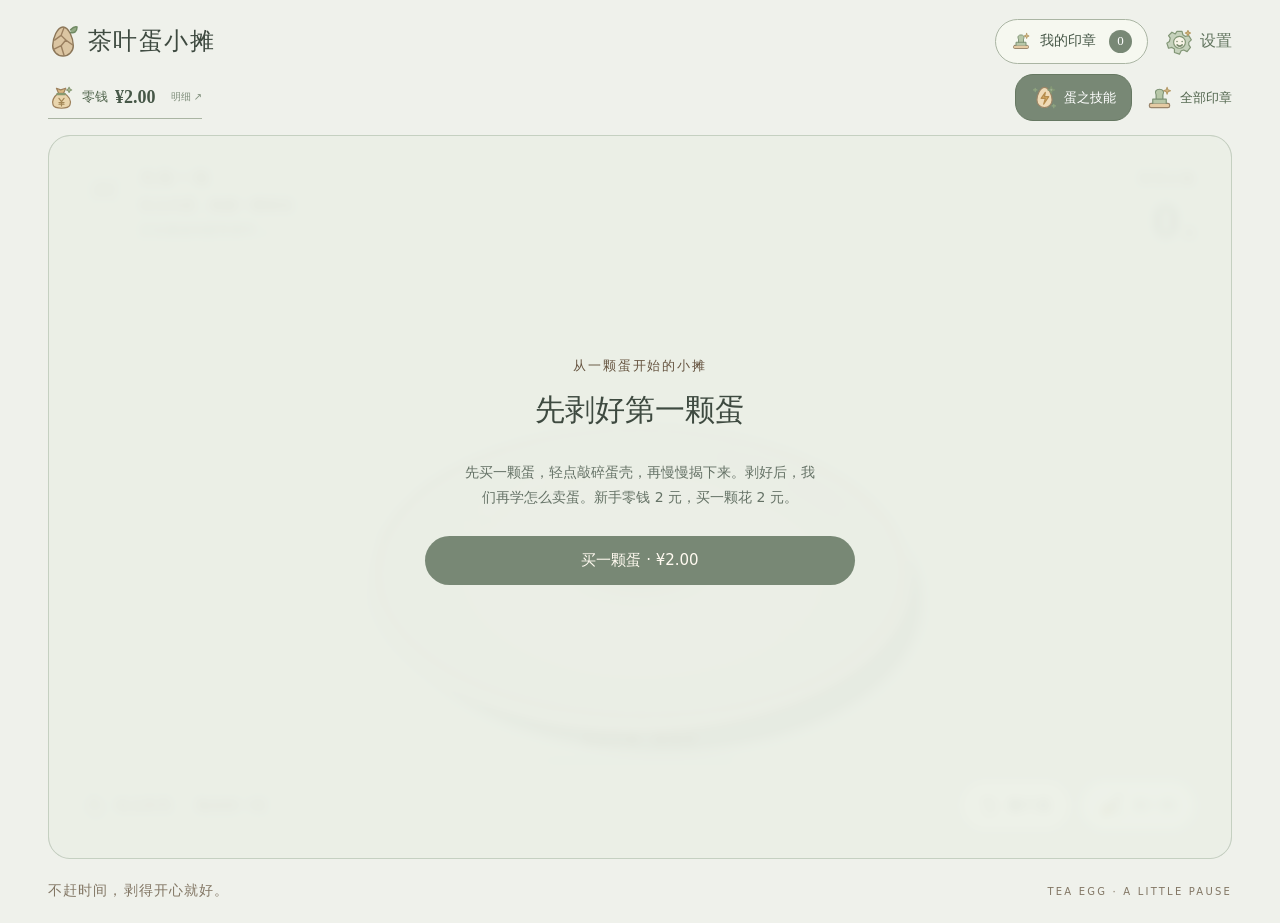
==== commit 3c15951e: "Fix skill panel scroll trapping after viewing talents Let touch drags beyond skill-tree bounds scrol" ====
--- a/index.html
+++ b/index.html
@@ -7,7 +7,7 @@
   <meta name="description" content="敲一敲，慢慢剥。听蛋壳轻轻落下，露出一颗独一无二的茶叶蛋。">
   <title>茶叶蛋小摊</title>
   <link rel="icon" type="image/svg+xml" href="data:image/svg+xml,%3Csvg xmlns='http://www.w3.org/2000/svg' viewBox='0 0 40 40'%3E%3Crect width='40' height='40' rx='11' fill='%23f3efe5'/%3E%3Cpath d='M20 5C12 5 7 20 7 26a13 13 0 0 0 26 0C33 20 28 5 20 5Z' fill='%238e5833'/%3E%3Cpath d='m21 6-4 12 8 6-6 11m-2-17-9 6m17 0 7-5' fill='none' stroke='%23f2d5a2' stroke-width='2'/%3E%3C/svg%3E">
-  <link rel="stylesheet" href="./style.css?v=20261002-fast">
+  <link rel="stylesheet" href="./style.css?v=20261002-scroll">
 </head>
 <body>
   <div class="app">
@@ -40,11 +40,11 @@
   </div>
   <nav class="mobile-nav" aria-label="常用功能"><button type="button" data-open="collection" aria-haspopup="dialog"><svg class="lively-icon" viewBox="0 0 32 32" aria-hidden="true"><rect x="4" y="23" width="24" height="5" rx="2" fill="#e5cba4" stroke="#998469"/><path d="M8 23v-5h16v5M12 18v-5c-5-9 13-9 8 0v5" fill="#b7c7a8" stroke="#7b9173"/><path d="m25 4 1 3 3 1-3 1-1 3-1-3-3-1 3-1 1-3Z" fill="#dec08a" stroke="#b59a67"/></svg><span>印章</span></button><button type="button" data-open="open-talents" aria-haspopup="dialog"><svg class="lively-icon" viewBox="0 0 32 32" aria-hidden="true"><path d="M16 4c-5 0-9 9-9 15a9 9 0 0 0 18 0c0-6-4-15-9-15Z" fill="#efdab6" stroke="#9c8465"/><path d="m17 10-5 7h5l-2 7 6-9h-5l1-5Z" fill="#d8aa62" stroke="#b68d4e"/><path d="M5 5v4M3 7h4m20 17v4m-2-2h4" stroke="#91a781"/><path d="m24 3 1 3 3 1-3 1-1 3-1-3-3-1 3-1 1-3Z" fill="#a8b799" stroke="#839874"/></svg><span>蛋之技能</span></button><button type="button" data-open="open-finance" aria-haspopup="dialog"><svg class="lively-icon" viewBox="0 0 32 32" aria-hidden="true"><path d="m10 5 5 2 6-2-3 7H13l-3-7Z" fill="#d9b780" stroke="#9d805c"/><path d="M12 11C7 15 4 19 6 25c2 5 18 5 20 0 2-6-2-11-7-14Z" fill="#e9d5ad" stroke="#9d805c"/><path d="M11 12h9" stroke="#879970" stroke-width="2.5"/><path d="m13 17 3 4 3-4m-3 4v5m-3-4h6m-6 2h6" stroke="#a38757"/><path d="m25 4 1 2 2 1-2 1-1 2-1-2-2-1 2-1 1-2Z" fill="#b4c39d" stroke="#8b9d78"/></svg><span>零钱</span></button><button type="button" data-open="open-settings" aria-haspopup="dialog"><svg class="lively-icon" viewBox="0 0 32 32" aria-hidden="true"><path d="m13 4 6 0 1 4 3 2 4-1 3 5-3 3v3l2 3-4 5-4-2-3 1-2 4-6-2v-4l-3-2-4 1-2-6 3-2 1-4-2-3 4-4 4 2Z" fill="#c6d2bc" stroke="#829676"/><circle cx="16" cy="17" r="7" fill="#f7f4e7" stroke="#829676"/><path d="M13 16h.1m6 0h.1m-6 4q3 3 6 0" stroke="#798b6d" stroke-width="1.8"/><path d="m26 3 1 2 2 1-2 1-1 2-1-2-2-1 2-1 1-2Z" fill="#e0bf82" stroke="#b69b66"/></svg><span>设置</span></button></nav>
   <dialog id="stamp-dialog" aria-labelledby="stamp-title"><button id="close-stamps" class="dialog-close" aria-label="关闭印章册">×</button><span class="eyebrow">每一颗，都算数</span><h2 id="stamp-title">我的小印章</h2><p id="stamp-description">正在翻开印章册…</p><a href="./catalog.html" class="album-guide">查看全部印章的样子 ↗</a><h3 class="album-heading">蛋种印章</h3><div id="egg-stamps" class="stamps"></div><h3 class="album-heading">茶种印章</h3><div id="tea-stamps" class="stamps"></div><p class="storage-note">每剥好一颗，蛋种和茶种印章各累计一次；重复获得的次数会记在对应印章下方。</p></dialog>
-  <dialog id="talent-dialog" aria-labelledby="talent-title"><button class="dialog-close" id="close-talents" aria-label="关闭技能手册">×</button><span class="eyebrow">慢慢练习，一点一点变熟练</span><h2 id="talent-title">蛋之技能</h2><p class="talent-summary"></p><p class="mobile-tree-hint">双指缩放，单指拖动；缩小查看全貌，放大查看细节。点击图标查看技能。</p><div class="talent-scroller" tabindex="0" aria-label="技能图，可双指缩放和单指拖动"><div class="talent-board" aria-label="四个方向的技能树"><svg class="talent-links" aria-hidden="true"></svg><span class="talent-direction up">剥壳手法</span><span class="talent-direction right">珍稀寻宝</span><span class="talent-direction down">小摊经营</span><span class="talent-direction left">印章养成</span></div></div><button type="button" class="back-to-tree">← 返回技能图</button><div class="talent-detail"><h3></h3><p class="talent-effect"></p><p class="talent-path"></p><button class="primary-button"></button><p class="talent-cost-note" role="status" hidden></p></div><p class="storage-note">先点亮上一点，再点亮下一点；有的技能可叠三层。剥壳与进货技能从下一颗蛋生效，售价技能立即生效。手上有尚未剥完的蛋时，加点无需预留进货钱；其他时候须留够 2 元买下一颗蛋；新手免费点亮「开摊入门」不受此限制。</p></dialog><noscript><p class="noscript">请启用 JavaScript，开始剥茶叶蛋。</p></noscript>
+  <dialog id="talent-dialog" aria-labelledby="talent-title"><button class="dialog-close" id="close-talents" aria-label="关闭技能手册">×</button><span class="eyebrow">慢慢练习，一点一点变熟练</span><h2 id="talent-title">蛋之技能</h2><p class="talent-summary"></p><p class="mobile-tree-hint">双指缩放，放大后单指拖动；滑到图的边缘可继续滚动页面。点击图标查看技能。</p><div class="talent-scroller" tabindex="0" aria-label="技能图，可双指缩放和单指拖动"><div class="talent-board" aria-label="四个方向的技能树"><svg class="talent-links" aria-hidden="true"></svg><span class="talent-direction up">剥壳手法</span><span class="talent-direction right">珍稀寻宝</span><span class="talent-direction down">小摊经营</span><span class="talent-direction left">印章养成</span></div></div><button type="button" class="back-to-tree">← 返回技能图</button><div class="talent-detail"><h3></h3><p class="talent-effect"></p><p class="talent-path"></p><button class="primary-button"></button><p class="talent-cost-note" role="status" hidden></p></div><p class="storage-note">先点亮上一点，再点亮下一点；有的技能可叠三层。剥壳与进货技能从下一颗蛋生效，售价技能立即生效。手上有尚未剥完的蛋时，加点无需预留进货钱；其他时候须留够 2 元买下一颗蛋；新手免费点亮「开摊入门」不受此限制。</p></dialog><noscript><p class="noscript">请启用 JavaScript，开始剥茶叶蛋。</p></noscript>
   <dialog id="settings-dialog" aria-labelledby="settings-title"><button class="dialog-close" id="close-settings" aria-label="关闭设置">×</button><h2 id="settings-title">设置</h2><button class="setting-row" id="sound" aria-pressed="true"><span>剥壳音效</span><b id="sound-state">已开启</b></button><label class="setting-row volume-row" for="volume"><span>音效音量 <output id="volume-value" for="volume">70%</output></span><input type="range" id="volume" min="0" max="100" step="1" value="70" aria-label="音效音量"></label><label class="setting-row" for="sweep-shake"><span>扫一扫震动</span><input type="checkbox" id="sweep-shake" checked></label><label class="setting-row" for="reduced-motion"><span>减弱动画</span><input type="checkbox" id="reduced-motion"></label><button class="setting-row" id="open-gift" aria-haspopup="dialog"><span>礼品码兑换</span><b>领取奖励 →</b></button><p class="storage-note">设置会保存在当前设备，下次打开继续使用。</p></dialog>
   <dialog id="finance-dialog" aria-labelledby="finance-title"><button class="dialog-close" id="close-finance" aria-label="关闭零钱明细">×</button><span class="eyebrow">小摊财务 · 每一分都有来处</span><h2 id="finance-title">零钱明细</h2><div class="finance-head"><p>看见积累，也看懂收益。</p><button id="refresh-finance">刷新账本 ↻</button></div><p id="finance-status" role="status"></p><div id="finance-content" hidden><div class="finance-metrics" id="finance-metrics"></div><section class="finance-chart"><div class="finance-section-head"><h3>余额走势</h3><span>最近 200 笔 · 按交易顺序</span></div><div id="balance-chart"></div></section><div class="finance-analysis" id="finance-analysis"></div><div class="finance-section-head"><h3>收支流水</h3><select id="finance-filter" aria-label="筛选收支明细"><option value="all">全部交易</option><option value="income">收入</option><option value="expense">支出</option><option value="sell">卖蛋</option><option value="talent">技能</option></select></div><div id="finance-entries"></div><p class="storage-note">详细账本从本功能上线后开始记录；更早的零钱已包含在期初余额中。经营利润为卖蛋收入减去对应进货成本，不含礼品奖励和技能投入。概览统计全部已记录交易，图表与流水展示最近 200 笔。</p></div></dialog>
 <dialog id="gift-dialog" aria-labelledby="gift-title"><button class="dialog-close" id="close-gift" aria-label="关闭礼品码兑换">×</button><span class="eyebrow">给小摊的一份礼物</span><h2 id="gift-title">礼品码兑换</h2><p>输入礼品码，领取你的小奖励。</p><form id="gift-form" class="gift-form"><label for="gift-code">礼品码兑换</label><div><input id="gift-code" name="code" maxlength="64" autocomplete="off" autocapitalize="none" placeholder="输入礼品码" required><button class="primary-button" id="redeem-gift" type="submit">兑换</button></div><p id="gift-status" role="status"></p></form></dialog>
 <dialog id="order-dialog" aria-labelledby="order-title"><button class="dialog-close" id="close-order" aria-label="关闭指定原料">×</button><h2 id="order-title">指定下一颗蛋</h2><p>选择蛋种或茶种，另一项随机。指定费 15 元，进货费 2 元，共计 17 元。</p><label class="order-field">指定类型<select id="order-kind"><option value="egg">蛋种</option><option value="tea">茶种</option></select></label><label class="order-field">选择原料<select id="order-item"></select></label><p id="order-status" role="status"></p><button class="primary-button" id="confirm-order">确认进货 · ¥17.00</button></dialog>
-  <script type="module" src="./game.js?v=20261002-fast"></script>
+  <script type="module" src="./game.js?v=20261002-scroll"></script>
 </body>
 </html>
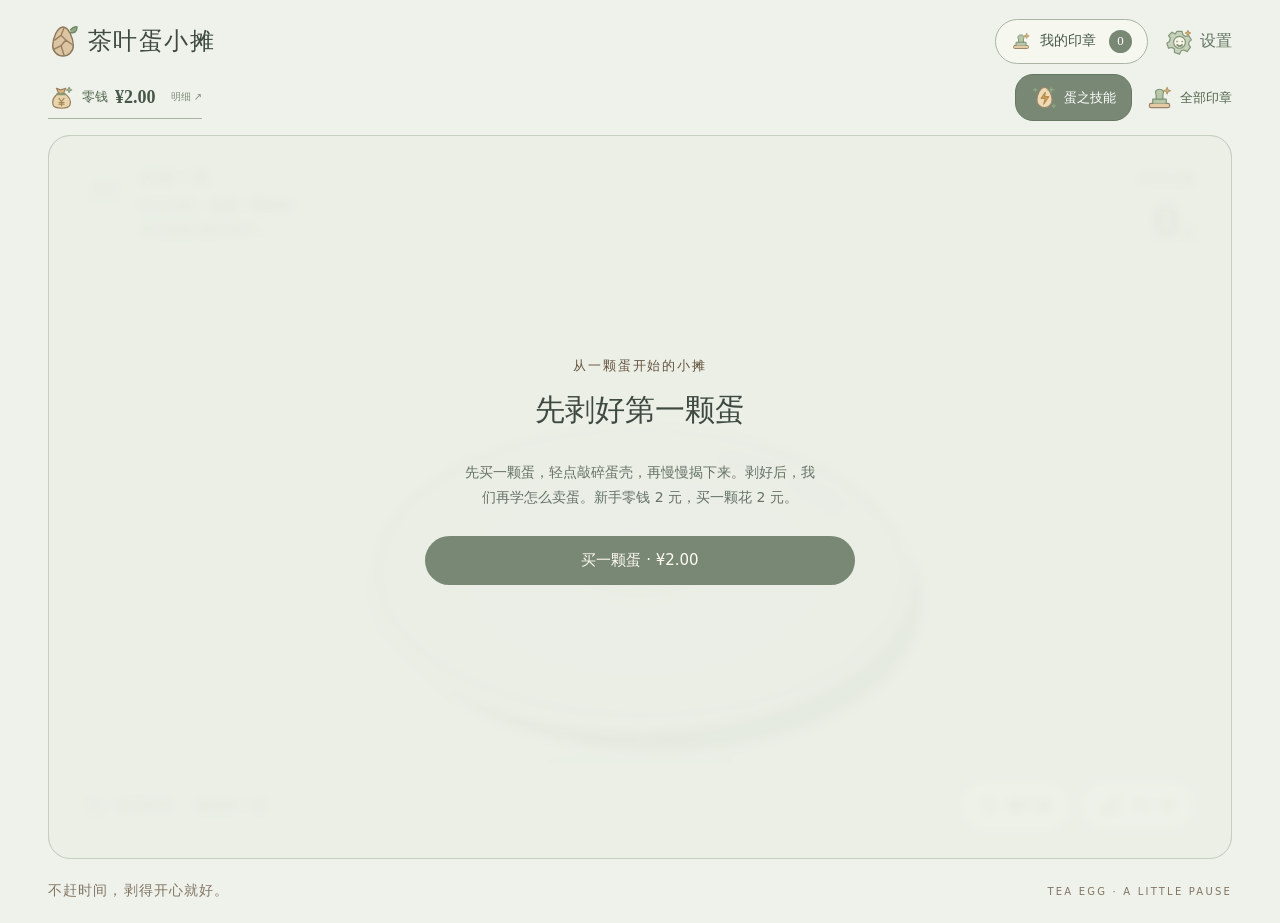
==== commit 083e9f5a: "Boost top peeling skill from 3 to 6 shell patches Strengthen 熟手剥壳 to remove 6 initial shell patches " ====
--- a/index.html
+++ b/index.html
@@ -45,6 +45,6 @@
   <dialog id="finance-dialog" aria-labelledby="finance-title"><button class="dialog-close" id="close-finance" aria-label="关闭零钱明细">×</button><span class="eyebrow">小摊财务 · 每一分都有来处</span><h2 id="finance-title">零钱明细</h2><div class="finance-head"><p>看见积累，也看懂收益。</p><button id="refresh-finance">刷新账本 ↻</button></div><p id="finance-status" role="status"></p><div id="finance-content" hidden><div class="finance-metrics" id="finance-metrics"></div><section class="finance-chart"><div class="finance-section-head"><h3>余额走势</h3><span>最近 200 笔 · 按交易顺序</span></div><div id="balance-chart"></div></section><div class="finance-analysis" id="finance-analysis"></div><div class="finance-section-head"><h3>收支流水</h3><select id="finance-filter" aria-label="筛选收支明细"><option value="all">全部交易</option><option value="income">收入</option><option value="expense">支出</option><option value="sell">卖蛋</option><option value="talent">技能</option></select></div><div id="finance-entries"></div><p class="storage-note">详细账本从本功能上线后开始记录；更早的零钱已包含在期初余额中。经营利润为卖蛋收入减去对应进货成本，不含礼品奖励和技能投入。概览统计全部已记录交易，图表与流水展示最近 200 笔。</p></div></dialog>
 <dialog id="gift-dialog" aria-labelledby="gift-title"><button class="dialog-close" id="close-gift" aria-label="关闭礼品码兑换">×</button><span class="eyebrow">给小摊的一份礼物</span><h2 id="gift-title">礼品码兑换</h2><p>输入礼品码，领取你的小奖励。</p><form id="gift-form" class="gift-form"><label for="gift-code">礼品码兑换</label><div><input id="gift-code" name="code" maxlength="64" autocomplete="off" autocapitalize="none" placeholder="输入礼品码" required><button class="primary-button" id="redeem-gift" type="submit">兑换</button></div><p id="gift-status" role="status"></p></form></dialog>
 <dialog id="order-dialog" aria-labelledby="order-title"><button class="dialog-close" id="close-order" aria-label="关闭指定原料">×</button><h2 id="order-title">指定下一颗蛋</h2><p>选择蛋种或茶种，另一项随机。指定费 15 元，进货费 2 元，共计 17 元。</p><label class="order-field">指定类型<select id="order-kind"><option value="egg">蛋种</option><option value="tea">茶种</option></select></label><label class="order-field">选择原料<select id="order-item"></select></label><p id="order-status" role="status"></p><button class="primary-button" id="confirm-order">确认进货 · ¥17.00</button></dialog>
-  <script type="module" src="./game.js?v=20261002-scroll"></script>
+  <script type="module" src="./game.js?v=20261002-peel"></script>
 </body>
 </html>
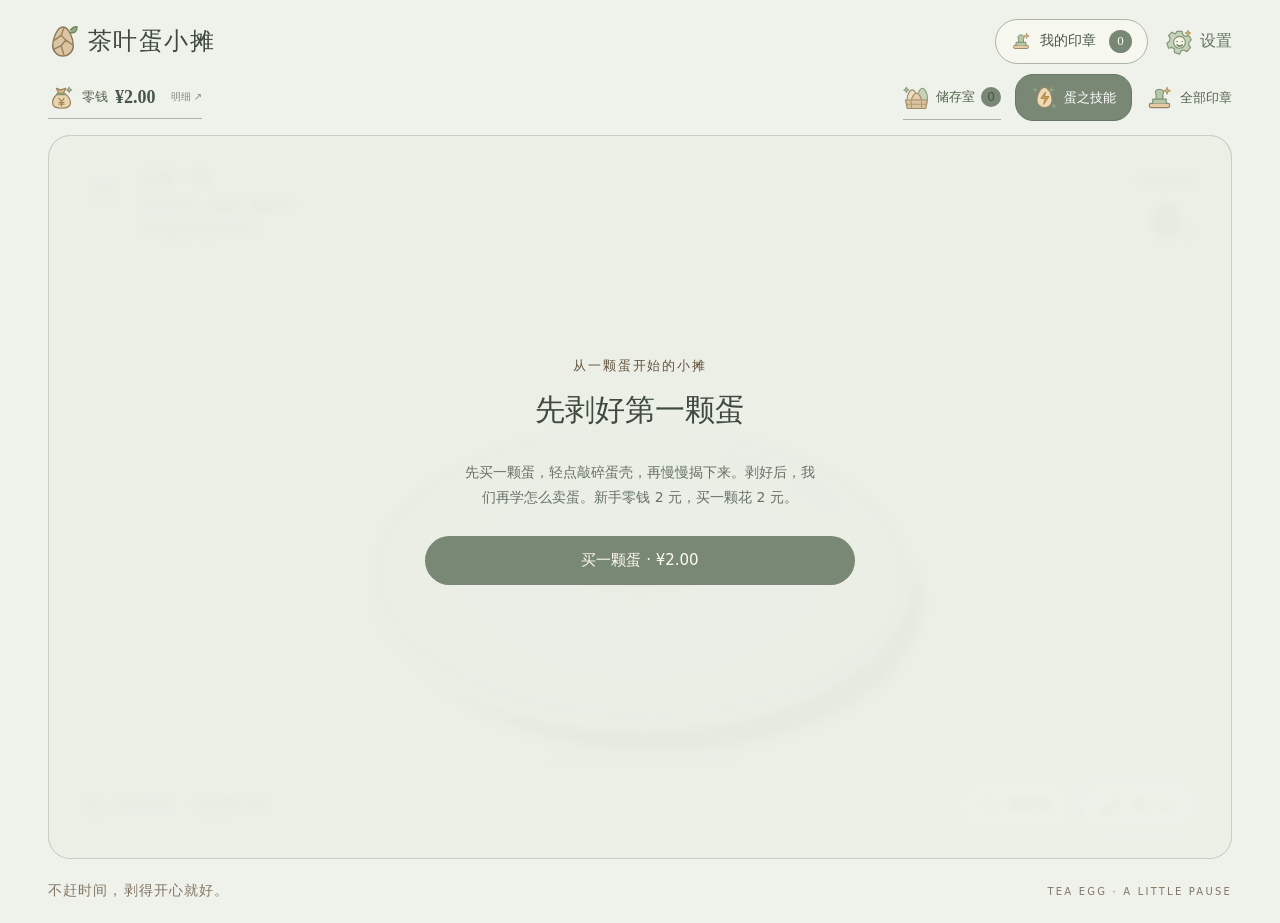
==== commit 116a1ad7: "Add egg storage and resume unfinished eggs Store unfinished eggs with their exact peeling progress a" ====
--- a/index.html
+++ b/index.html
@@ -5,9 +5,11 @@
   <meta name="viewport" content="width=device-width,initial-scale=1,viewport-fit=cover">
   <meta name="theme-color" content="#bdc9ba">
   <meta name="description" content="敲一敲，慢慢剥。听蛋壳轻轻落下，露出一颗独一无二的茶叶蛋。">
-  <title>茶叶蛋小摊</title>
+  <title>茶叶蛋小摊</title>
+  <link rel="preload" as="image" href="./shell-albedo.webp" crossorigin="anonymous">
+  <link rel="preload" as="image" href="./white-albedo.webp" crossorigin="anonymous">
   <link rel="icon" type="image/svg+xml" href="data:image/svg+xml,%3Csvg xmlns='http://www.w3.org/2000/svg' viewBox='0 0 40 40'%3E%3Crect width='40' height='40' rx='11' fill='%23f3efe5'/%3E%3Cpath d='M20 5C12 5 7 20 7 26a13 13 0 0 0 26 0C33 20 28 5 20 5Z' fill='%238e5833'/%3E%3Cpath d='m21 6-4 12 8 6-6 11m-2-17-9 6m17 0 7-5' fill='none' stroke='%23f2d5a2' stroke-width='2'/%3E%3C/svg%3E">
-  <link rel="stylesheet" href="./style.css?v=20261002-scroll">
+  <link rel="stylesheet" href="./style.css?v=20261004-storage">
 </head>
 <body>
   <div class="app">
@@ -18,7 +20,7 @@
         <button class="settings-button" id="open-settings" aria-haspopup="dialog"><svg class="lively-icon" viewBox="0 0 32 32" aria-hidden="true"><path d="m13 4 6 0 1 4 3 2 4-1 3 5-3 3v3l2 3-4 5-4-2-3 1-2 4-6-2v-4l-3-2-4 1-2-6 3-2 1-4-2-3 4-4 4 2Z" fill="#c6d2bc" stroke="#829676"/><circle cx="16" cy="17" r="7" fill="#f7f4e7" stroke="#829676"/><path d="M13 16h.1m6 0h.1m-6 4q3 3 6 0" stroke="#798b6d" stroke-width="1.8"/><path d="m26 3 1 2 2 1-2 1-1 2-1-2-2-1 2-1 1-2Z" fill="#e0bf82" stroke="#b69b66"/></svg><span>设置</span></button>
       </div>
     </header>
-    <div class="wallet-bar"><button class="wallet-balance" id="open-finance" aria-haspopup="dialog" title="查看零钱明细"><svg class="lively-icon" viewBox="0 0 32 32" aria-hidden="true"><path d="m10 5 5 2 6-2-3 7H13l-3-7Z" fill="#d9b780" stroke="#9d805c"/><path d="M12 11C7 15 4 19 6 25c2 5 18 5 20 0 2-6-2-11-7-14Z" fill="#e9d5ad" stroke="#9d805c"/><path d="M11 12h9" stroke="#879970" stroke-width="2.5"/><path d="m13 17 3 4 3-4m-3 4v5m-3-4h6m-6 2h6" stroke="#a38757"/><path d="m25 4 1 2 2 1-2 1-1 2-1-2-2-1 2-1 1-2Z" fill="#b4c39d" stroke="#8b9d78"/></svg>零钱 <b id="money">—</b><small>明细 ↗</small></button><div><button id="open-talents" aria-haspopup="dialog"><svg class="lively-icon" viewBox="0 0 32 32" aria-hidden="true"><path d="M16 4c-5 0-9 9-9 15a9 9 0 0 0 18 0c0-6-4-15-9-15Z" fill="#efdab6" stroke="#9c8465"/><path d="m17 10-5 7h5l-2 7 6-9h-5l1-5Z" fill="#d8aa62" stroke="#b68d4e"/><path d="M5 5v4M3 7h4m20 17v4m-2-2h4" stroke="#91a781"/><path d="m24 3 1 3 3 1-3 1-1 3-1-3-3-1 3-1 1-3Z" fill="#a8b799" stroke="#839874"/></svg><span>蛋之技能</span></button><a href="./catalog.html"><svg class="lively-icon" viewBox="0 0 32 32" aria-hidden="true"><rect x="4" y="23" width="24" height="5" rx="2" fill="#e5cba4" stroke="#998469"/><path d="M8 23v-5h16v5M12 18v-5c-5-9 13-9 8 0v5" fill="#b7c7a8" stroke="#7b9173"/><path d="m25 4 1 3 3 1-3 1-1 3-1-3-3-1 3-1 1-3Z" fill="#dec08a" stroke="#b59a67"/></svg>全部印章</a></div></div><main>
+    <div class="wallet-bar"><button class="wallet-balance" id="open-finance" aria-haspopup="dialog" title="查看零钱明细"><svg class="lively-icon" viewBox="0 0 32 32" aria-hidden="true"><path d="m10 5 5 2 6-2-3 7H13l-3-7Z" fill="#d9b780" stroke="#9d805c"/><path d="M12 11C7 15 4 19 6 25c2 5 18 5 20 0 2-6-2-11-7-14Z" fill="#e9d5ad" stroke="#9d805c"/><path d="M11 12h9" stroke="#879970" stroke-width="2.5"/><path d="m13 17 3 4 3-4m-3 4v5m-3-4h6m-6 2h6" stroke="#a38757"/><path d="m25 4 1 2 2 1-2 1-1 2-1-2-2-1 2-1 1-2Z" fill="#b4c39d" stroke="#8b9d78"/></svg>零钱 <b id="money">—</b><small>明细 ↗</small></button><div><button id="open-storage" class="storage-entry" aria-haspopup="dialog"><svg class="lively-icon" viewBox="0 0 32 32" aria-hidden="true"><path d="M11 7c-3 0-6 6-6 10a6 6 0 0 0 12 0c0-4-3-10-6-10Z" fill="#efdfbe" stroke="#a39172"/><path d="M23 5c-3 0-6 7-6 11a6 6 0 0 0 12 0c0-4-3-11-6-11Z" fill="#c7d3b7" stroke="#8d9c7e"/><path d="M16 11c-3 0-6 5-6 9a6 6 0 0 0 12 0c0-4-3-9-6-9Z" fill="#e4ccaa" stroke="#a48d6d"/><path d="M3 19h26l-2 10H5L3 19Z" fill="#dac49f" stroke="#a18b68"/><path d="M5 24h22M10 20v8m12-8v8" stroke="#b09b77"/><path d="m4 4 1 2 2 1-2 1-1 2-1-2-2-1 2-1 1-2Z" fill="#b3c6a4" stroke="#8fa580"/></svg><span>储存室</span><b id="storage-count" class="storage-count">0</b></button><button id="open-talents" aria-haspopup="dialog"><svg class="lively-icon" viewBox="0 0 32 32" aria-hidden="true"><path d="M16 4c-5 0-9 9-9 15a9 9 0 0 0 18 0c0-6-4-15-9-15Z" fill="#efdab6" stroke="#9c8465"/><path d="m17 10-5 7h5l-2 7 6-9h-5l1-5Z" fill="#d8aa62" stroke="#b68d4e"/><path d="M5 5v4M3 7h4m20 17v4m-2-2h4" stroke="#91a781"/><path d="m24 3 1 3 3 1-3 1-1 3-1-3-3-1 3-1 1-3Z" fill="#a8b799" stroke="#839874"/></svg><span>蛋之技能</span></button><a href="./catalog.html"><svg class="lively-icon" viewBox="0 0 32 32" aria-hidden="true"><rect x="4" y="23" width="24" height="5" rx="2" fill="#e5cba4" stroke="#998469"/><path d="M8 23v-5h16v5M12 18v-5c-5-9 13-9 8 0v5" fill="#b7c7a8" stroke="#7b9173"/><path d="m25 4 1 3 3 1-3 1-1 3-1-3-3-1 3-1 1-3Z" fill="#dec08a" stroke="#b59a67"/></svg>全部印章</a></div></div><main>
       <section class="play-area" aria-label="茶叶蛋剥壳游戏">
         <div class="scene" id="scene"><canvas id="game" tabindex="0" aria-label="茶叶蛋。点击敲裂或剥壳，拖动旋转。键盘方向键旋转，空格剥壳。"></canvas></div>
         <div class="game-top">
@@ -29,22 +31,23 @@
         <div class="progress-area"><span id="progress-label">壳还完整，慢慢来</span><div class="progress-track" role="progressbar" aria-label="剥壳进度" aria-valuenow="0" aria-valuemin="0" aria-valuemax="100"><i id="progress"></i></div></div>
         <div class="game-bottom">
           <p class="gesture-hint"><svg viewBox="0 0 24 24" aria-hidden="true"><path d="M8 12V5a2 2 0 0 1 4 0v6-1a2 2 0 0 1 4 0v2-1a2 2 0 0 1 4 0v5c0 4-3 6-6 6h-1c-2 0-4-1-5-3l-4-6a2 2 0 0 1 3-2l1 1Z"/></svg><span>轻点剥壳<span class="hint-divider">·</span>拖动转一转</span></p>
-          <div class="bottom-actions"><button id="flip" class="flip-button"><svg viewBox="0 0 24 24" aria-hidden="true"><path d="M5 8a8 8 0 1 1-1 8M5 3v5h5"/></svg>翻个面</button><button id="sweep" class="flip-button sweep-button" aria-label="扫一扫，把盘子上的蛋壳震开" title="扫一扫，把盘子上的蛋壳震开"><svg class="broom-icon" viewBox="0 0 32 32" aria-hidden="true"><path d="m26 3-12 15" stroke="#8b765b" stroke-width="3.5"/><path d="m11 14 7 5-3 2-7-5 3-2Z" fill="#9aaf89" stroke="#6f8962"/><path d="M8 16c-4 2-5 6-6 10 4 4 10 4 14-5l-8-5Z" fill="#e4cd99" stroke="#a98a58"/><path d="m8 19-3 7m6-6-3 8m6-7-3 6" stroke="#b69a65"/><path d="m24 19 1 3 3 1-3 1-1 3-1-3-3-1 3-1 1-3Z" fill="#c1cfad" stroke="#8fa17d"/></svg>扫一扫</button></div>
+          <div class="bottom-actions"><button id="store-active" class="flip-button" hidden>暂存这颗</button><button id="flip" class="flip-button"><svg viewBox="0 0 24 24" aria-hidden="true"><path d="M5 8a8 8 0 1 1-1 8M5 3v5h5"/></svg>翻个面</button><button id="sweep" class="flip-button sweep-button" aria-label="扫一扫，把盘子上的蛋壳震开" title="扫一扫，把盘子上的蛋壳震开"><svg class="broom-icon" viewBox="0 0 32 32" aria-hidden="true"><path d="m26 3-12 15" stroke="#8b765b" stroke-width="3.5"/><path d="m11 14 7 5-3 2-7-5 3-2Z" fill="#9aaf89" stroke="#6f8962"/><path d="M8 16c-4 2-5 6-6 10 4 4 10 4 14-5l-8-5Z" fill="#e4cd99" stroke="#a98a58"/><path d="m8 19-3 7m6-6-3 8m6-7-3 6" stroke="#b69a65"/><path d="m24 19 1 3 3 1-3 1-1 3-1-3-3-1 3-1 1-3Z" fill="#c1cfad" stroke="#8fa17d"/></svg>扫一扫</button></div>
         </div>
         <div class="discovery" id="discovery" role="dialog" aria-labelledby="discovery-title" hidden><span class="eyebrow" id="discovery-label">新印章入册</span><h1 id="discovery-title">恭喜，发现了新的小印章！</h1><div class="discovery-stamps" id="discovery-stamps"></div><button class="primary-button" id="discovery-accept">收下印章，继续 <span aria-hidden="true">→</span></button></div>
-        <div class="finish" id="finish" hidden><div class="finish-seal" aria-hidden="true">剥好啦</div><div class="finish-copy"><span class="eyebrow">今天的小小成就</span><h1>又剥好了一颗。</h1><p>用了 <b id="finish-clicks">0</b> 次轻点，换一小会儿放松。</p><div class="finish-stamps" id="finish-stamps"></div><p class="save-status" id="save-status" role="status"></p></div><div class="finish-actions"><div id="sale-guide" class="sale-guide" hidden><strong>为什么还不能卖蛋？</strong><p>先点击上方亮起的「✦ 蛋之技能」，免费点亮「开摊入门」，就能卖出这颗蛋。</p><button id="sale-guide-open">打开上方蛋之技能 ↑</button></div><button class="primary-button" id="sell" disabled>卖出这颗蛋</button><button class="collection-button finish-collection" id="finish-collection">▧　我的印章册</button><button class="order-button" id="order-next" hidden>指定原料 · ¥15</button><button class="primary-button" id="next">买下一颗 · ¥2.00 <span aria-hidden="true">＋</span></button></div></div>
+        <div class="finish" id="finish" hidden><div class="finish-seal" aria-hidden="true">剥好啦</div><div class="finish-copy"><span class="eyebrow">今天的小小成就</span><h1>又剥好了一颗。</h1><p>用了 <b id="finish-clicks">0</b> 次轻点，换一小会儿放松。</p><div class="finish-stamps" id="finish-stamps"></div><p class="save-status" id="save-status" role="status"></p></div><div class="finish-actions"><div id="sale-guide" class="sale-guide" hidden><strong>为什么还不能卖蛋？</strong><p>先点击上方亮起的「✦ 蛋之技能」，免费点亮「开摊入门」，就能卖出这颗蛋。</p><button id="sale-guide-open">打开上方蛋之技能 ↑</button></div><button class="primary-button" id="sell" disabled>卖出这颗蛋</button><button class="order-button" id="store-finished" hidden>放入储存室</button><button class="collection-button finish-collection" id="finish-collection">▧　我的印章册</button><button class="order-button" id="order-next" hidden>指定原料 · ¥15</button><button class="primary-button" id="next">买下一颗 · ¥2.00 <span aria-hidden="true">＋</span></button></div></div>
         <div class="shop-gate" id="shop-gate"><span class="eyebrow">从一颗蛋开始的小摊</span><h1 id="shop-title">正在打开小摊…</h1><p id="shop-copy">印章和零钱都在这里等你。</p><div class="buy-actions"><button class="primary-button" id="buy-egg" disabled>稍等一下</button><button class="order-button" id="order-egg" hidden>指定原料 · ¥15</button></div><p class="shop-error" id="shop-error" role="status"></p></div><div class="load-error" id="load-error" hidden role="alert"><p>鸡蛋暂时没有加载出来。</p><p>请用支持 3D 图形的浏览器打开，然后再试一次。</p><button onclick="location.reload()">重新加载</button></div>
       </section>
     </main>
     <footer><span class="footer-note">不赶时间，剥得开心就好。</span><span class="footer-mark">TEA EGG · A LITTLE PAUSE</span></footer>
   </div>
-  <nav class="mobile-nav" aria-label="常用功能"><button type="button" data-open="collection" aria-haspopup="dialog"><svg class="lively-icon" viewBox="0 0 32 32" aria-hidden="true"><rect x="4" y="23" width="24" height="5" rx="2" fill="#e5cba4" stroke="#998469"/><path d="M8 23v-5h16v5M12 18v-5c-5-9 13-9 8 0v5" fill="#b7c7a8" stroke="#7b9173"/><path d="m25 4 1 3 3 1-3 1-1 3-1-3-3-1 3-1 1-3Z" fill="#dec08a" stroke="#b59a67"/></svg><span>印章</span></button><button type="button" data-open="open-talents" aria-haspopup="dialog"><svg class="lively-icon" viewBox="0 0 32 32" aria-hidden="true"><path d="M16 4c-5 0-9 9-9 15a9 9 0 0 0 18 0c0-6-4-15-9-15Z" fill="#efdab6" stroke="#9c8465"/><path d="m17 10-5 7h5l-2 7 6-9h-5l1-5Z" fill="#d8aa62" stroke="#b68d4e"/><path d="M5 5v4M3 7h4m20 17v4m-2-2h4" stroke="#91a781"/><path d="m24 3 1 3 3 1-3 1-1 3-1-3-3-1 3-1 1-3Z" fill="#a8b799" stroke="#839874"/></svg><span>蛋之技能</span></button><button type="button" data-open="open-finance" aria-haspopup="dialog"><svg class="lively-icon" viewBox="0 0 32 32" aria-hidden="true"><path d="m10 5 5 2 6-2-3 7H13l-3-7Z" fill="#d9b780" stroke="#9d805c"/><path d="M12 11C7 15 4 19 6 25c2 5 18 5 20 0 2-6-2-11-7-14Z" fill="#e9d5ad" stroke="#9d805c"/><path d="M11 12h9" stroke="#879970" stroke-width="2.5"/><path d="m13 17 3 4 3-4m-3 4v5m-3-4h6m-6 2h6" stroke="#a38757"/><path d="m25 4 1 2 2 1-2 1-1 2-1-2-2-1 2-1 1-2Z" fill="#b4c39d" stroke="#8b9d78"/></svg><span>零钱</span></button><button type="button" data-open="open-settings" aria-haspopup="dialog"><svg class="lively-icon" viewBox="0 0 32 32" aria-hidden="true"><path d="m13 4 6 0 1 4 3 2 4-1 3 5-3 3v3l2 3-4 5-4-2-3 1-2 4-6-2v-4l-3-2-4 1-2-6 3-2 1-4-2-3 4-4 4 2Z" fill="#c6d2bc" stroke="#829676"/><circle cx="16" cy="17" r="7" fill="#f7f4e7" stroke="#829676"/><path d="M13 16h.1m6 0h.1m-6 4q3 3 6 0" stroke="#798b6d" stroke-width="1.8"/><path d="m26 3 1 2 2 1-2 1-1 2-1-2-2-1 2-1 1-2Z" fill="#e0bf82" stroke="#b69b66"/></svg><span>设置</span></button></nav>
+  <nav class="mobile-nav" aria-label="常用功能"><button type="button" data-open="collection" aria-haspopup="dialog"><svg class="lively-icon" viewBox="0 0 32 32" aria-hidden="true"><rect x="4" y="23" width="24" height="5" rx="2" fill="#e5cba4" stroke="#998469"/><path d="M8 23v-5h16v5M12 18v-5c-5-9 13-9 8 0v5" fill="#b7c7a8" stroke="#7b9173"/><path d="m25 4 1 3 3 1-3 1-1 3-1-3-3-1 3-1 1-3Z" fill="#dec08a" stroke="#b59a67"/></svg><span>印章</span></button><button type="button" data-open="open-talents" aria-haspopup="dialog"><svg class="lively-icon" viewBox="0 0 32 32" aria-hidden="true"><path d="M16 4c-5 0-9 9-9 15a9 9 0 0 0 18 0c0-6-4-15-9-15Z" fill="#efdab6" stroke="#9c8465"/><path d="m17 10-5 7h5l-2 7 6-9h-5l1-5Z" fill="#d8aa62" stroke="#b68d4e"/><path d="M5 5v4M3 7h4m20 17v4m-2-2h4" stroke="#91a781"/><path d="m24 3 1 3 3 1-3 1-1 3-1-3-3-1 3-1 1-3Z" fill="#a8b799" stroke="#839874"/></svg><span>蛋之技能</span></button><button type="button" data-open="open-finance" aria-haspopup="dialog"><svg class="lively-icon" viewBox="0 0 32 32" aria-hidden="true"><path d="m10 5 5 2 6-2-3 7H13l-3-7Z" fill="#d9b780" stroke="#9d805c"/><path d="M12 11C7 15 4 19 6 25c2 5 18 5 20 0 2-6-2-11-7-14Z" fill="#e9d5ad" stroke="#9d805c"/><path d="M11 12h9" stroke="#879970" stroke-width="2.5"/><path d="m13 17 3 4 3-4m-3 4v5m-3-4h6m-6 2h6" stroke="#a38757"/><path d="m25 4 1 2 2 1-2 1-1 2-1-2-2-1 2-1 1-2Z" fill="#b4c39d" stroke="#8b9d78"/></svg><span>零钱</span></button><button type="button" data-open="open-settings" aria-haspopup="dialog"><svg class="lively-icon" viewBox="0 0 32 32" aria-hidden="true"><path d="m13 4 6 0 1 4 3 2 4-1 3 5-3 3v3l2 3-4 5-4-2-3 1-2 4-6-2v-4l-3-2-4 1-2-6 3-2 1-4-2-3 4-4 4 2Z" fill="#c6d2bc" stroke="#829676"/><circle cx="16" cy="17" r="7" fill="#f7f4e7" stroke="#829676"/><path d="M13 16h.1m6 0h.1m-6 4q3 3 6 0" stroke="#798b6d" stroke-width="1.8"/><path d="m26 3 1 2 2 1-2 1-1 2-1-2-2-1 2-1 1-2Z" fill="#e0bf82" stroke="#b69b66"/></svg><span>设置</span></button><button type="button" data-open="open-storage" aria-haspopup="dialog"><svg class="lively-icon" viewBox="0 0 32 32" aria-hidden="true"><path d="M11 7c-3 0-6 6-6 10a6 6 0 0 0 12 0c0-4-3-10-6-10Z" fill="#efdfbe" stroke="#a39172"/><path d="M23 5c-3 0-6 7-6 11a6 6 0 0 0 12 0c0-4-3-11-6-11Z" fill="#c7d3b7" stroke="#8d9c7e"/><path d="M16 11c-3 0-6 5-6 9a6 6 0 0 0 12 0c0-4-3-9-6-9Z" fill="#e4ccaa" stroke="#a48d6d"/><path d="M3 19h26l-2 10H5L3 19Z" fill="#dac49f" stroke="#a18b68"/><path d="M5 24h22M10 20v8m12-8v8" stroke="#b09b77"/><path d="m4 4 1 2 2 1-2 1-1 2-1-2-2-1 2-1 1-2Z" fill="#b3c6a4" stroke="#8fa580"/></svg><span>储存室</span><b id="mobile-storage-count" class="storage-count" hidden>0</b></button></nav>
+  <dialog id="storage-dialog" aria-labelledby="storage-title"><button class="dialog-close" id="close-storage" aria-label="关闭储存室">×</button><span class="eyebrow">这一颗，留到想剥的时候</span><h2 id="storage-title">小小储存室</h2><p id="storage-summary">正在打开储存室…</p><p id="storage-status" role="status" aria-live="polite"></p><p id="storage-swap-note" class="storage-swap-note" hidden>取出时，手中这颗会自动暂存。</p><div id="storage-list" class="storage-list"></div><p class="storage-note">剥好的蛋可以直接卖出，也可以留在这里；还没剥完的蛋会记住进度，取出后接着剥。</p></dialog>
   <dialog id="stamp-dialog" aria-labelledby="stamp-title"><button id="close-stamps" class="dialog-close" aria-label="关闭印章册">×</button><span class="eyebrow">每一颗，都算数</span><h2 id="stamp-title">我的小印章</h2><p id="stamp-description">正在翻开印章册…</p><a href="./catalog.html" class="album-guide">查看全部印章的样子 ↗</a><h3 class="album-heading">蛋种印章</h3><div id="egg-stamps" class="stamps"></div><h3 class="album-heading">茶种印章</h3><div id="tea-stamps" class="stamps"></div><p class="storage-note">每剥好一颗，蛋种和茶种印章各累计一次；重复获得的次数会记在对应印章下方。</p></dialog>
-  <dialog id="talent-dialog" aria-labelledby="talent-title"><button class="dialog-close" id="close-talents" aria-label="关闭技能手册">×</button><span class="eyebrow">慢慢练习，一点一点变熟练</span><h2 id="talent-title">蛋之技能</h2><p class="talent-summary"></p><p class="mobile-tree-hint">双指缩放，放大后单指拖动；滑到图的边缘可继续滚动页面。点击图标查看技能。</p><div class="talent-scroller" tabindex="0" aria-label="技能图，可双指缩放和单指拖动"><div class="talent-board" aria-label="四个方向的技能树"><svg class="talent-links" aria-hidden="true"></svg><span class="talent-direction up">剥壳手法</span><span class="talent-direction right">珍稀寻宝</span><span class="talent-direction down">小摊经营</span><span class="talent-direction left">印章养成</span></div></div><button type="button" class="back-to-tree">← 返回技能图</button><div class="talent-detail"><h3></h3><p class="talent-effect"></p><p class="talent-path"></p><button class="primary-button"></button><p class="talent-cost-note" role="status" hidden></p></div><p class="storage-note">先点亮上一点，再点亮下一点；有的技能可叠三层。剥壳与进货技能从下一颗蛋生效，售价技能立即生效。手上有尚未剥完的蛋时，加点无需预留进货钱；其他时候须留够 2 元买下一颗蛋；新手免费点亮「开摊入门」不受此限制。</p></dialog><noscript><p class="noscript">请启用 JavaScript，开始剥茶叶蛋。</p></noscript>
+  <dialog id="talent-dialog" aria-labelledby="talent-title"><button class="dialog-close" id="close-talents" aria-label="关闭技能手册">×</button><span class="eyebrow">慢慢练习，一点一点变熟练</span><h2 id="talent-title">蛋之技能</h2><p class="talent-summary"></p><p class="mobile-tree-hint">双指缩放，放大后单指拖动；滑到图的边缘可继续滚动页面。点击图标查看技能。</p><div class="talent-scroller" tabindex="0" aria-label="技能图，可双指缩放和单指拖动"><div class="talent-board" aria-label="四个方向的技能树"><svg class="talent-links" aria-hidden="true"></svg><span class="talent-direction up">剥壳手法</span><span class="talent-direction right">珍稀寻宝</span><span class="talent-direction down">小摊经营</span><span class="talent-direction left">印章养成</span></div></div><button type="button" class="back-to-tree">← 返回技能图</button><div class="talent-detail"><h3></h3><p class="talent-effect"></p><p class="talent-path"></p><button class="primary-button"></button><p class="talent-cost-note" role="status" hidden></p></div><p class="storage-note">先点亮上一点，再点亮下一点；有的技能可叠三层。剥壳与进货技能从下一颗蛋生效，售价技能立即生效。手上或储存室里有尚未剥完的蛋时，加点无需预留进货钱；其他时候须留够 2 元买下一颗蛋；新手免费点亮「开摊入门」不受此限制。</p></dialog><noscript><p class="noscript">请启用 JavaScript，开始剥茶叶蛋。</p></noscript>
   <dialog id="settings-dialog" aria-labelledby="settings-title"><button class="dialog-close" id="close-settings" aria-label="关闭设置">×</button><h2 id="settings-title">设置</h2><button class="setting-row" id="sound" aria-pressed="true"><span>剥壳音效</span><b id="sound-state">已开启</b></button><label class="setting-row volume-row" for="volume"><span>音效音量 <output id="volume-value" for="volume">70%</output></span><input type="range" id="volume" min="0" max="100" step="1" value="70" aria-label="音效音量"></label><label class="setting-row" for="sweep-shake"><span>扫一扫震动</span><input type="checkbox" id="sweep-shake" checked></label><label class="setting-row" for="reduced-motion"><span>减弱动画</span><input type="checkbox" id="reduced-motion"></label><button class="setting-row" id="open-gift" aria-haspopup="dialog"><span>礼品码兑换</span><b>领取奖励 →</b></button><p class="storage-note">设置会保存在当前设备，下次打开继续使用。</p></dialog>
   <dialog id="finance-dialog" aria-labelledby="finance-title"><button class="dialog-close" id="close-finance" aria-label="关闭零钱明细">×</button><span class="eyebrow">小摊财务 · 每一分都有来处</span><h2 id="finance-title">零钱明细</h2><div class="finance-head"><p>看见积累，也看懂收益。</p><button id="refresh-finance">刷新账本 ↻</button></div><p id="finance-status" role="status"></p><div id="finance-content" hidden><div class="finance-metrics" id="finance-metrics"></div><section class="finance-chart"><div class="finance-section-head"><h3>余额走势</h3><span>最近 200 笔 · 按交易顺序</span></div><div id="balance-chart"></div></section><div class="finance-analysis" id="finance-analysis"></div><div class="finance-section-head"><h3>收支流水</h3><select id="finance-filter" aria-label="筛选收支明细"><option value="all">全部交易</option><option value="income">收入</option><option value="expense">支出</option><option value="sell">卖蛋</option><option value="talent">技能</option></select></div><div id="finance-entries"></div><p class="storage-note">详细账本从本功能上线后开始记录；更早的零钱已包含在期初余额中。经营利润为卖蛋收入减去对应进货成本，不含礼品奖励和技能投入。概览统计全部已记录交易，图表与流水展示最近 200 笔。</p></div></dialog>
 <dialog id="gift-dialog" aria-labelledby="gift-title"><button class="dialog-close" id="close-gift" aria-label="关闭礼品码兑换">×</button><span class="eyebrow">给小摊的一份礼物</span><h2 id="gift-title">礼品码兑换</h2><p>输入礼品码，领取你的小奖励。</p><form id="gift-form" class="gift-form"><label for="gift-code">礼品码兑换</label><div><input id="gift-code" name="code" maxlength="64" autocomplete="off" autocapitalize="none" placeholder="输入礼品码" required><button class="primary-button" id="redeem-gift" type="submit">兑换</button></div><p id="gift-status" role="status"></p></form></dialog>
 <dialog id="order-dialog" aria-labelledby="order-title"><button class="dialog-close" id="close-order" aria-label="关闭指定原料">×</button><h2 id="order-title">指定下一颗蛋</h2><p>选择蛋种或茶种，另一项随机。指定费 15 元，进货费 2 元，共计 17 元。</p><label class="order-field">指定类型<select id="order-kind"><option value="egg">蛋种</option><option value="tea">茶种</option></select></label><label class="order-field">选择原料<select id="order-item"></select></label><p id="order-status" role="status"></p><button class="primary-button" id="confirm-order">确认进货 · ¥17.00</button></dialog>
-  <script type="module" src="./game.js?v=20261002-peel"></script>
+  <script type="module" src="./game.bundle.js?v=20261004-storage"></script>
 </body>
 </html>
--- a/style.css
+++ b/style.css
@@ -10,7 +10,7 @@
 @media(max-width:700px){.app{padding:0 16px}.topbar{height:94px;gap:10px}.brand{gap:10px}.brand-seal{width:33px;height:39px;font-size:21px}.brand strong{font-size:24px}.brand small{font-size:10px;letter-spacing:.08em}.header-actions{gap:12px}.collection-button{gap:6px;font-size:12px}.collection-button .small-seal{display:none}.icon-button{width:37px;height:37px}.icon-button svg{width:20px;height:20px}.play-area{min-height:480px;height:calc(100svh - 148px);border-radius:18px}.game-top{top:23px;left:20px;right:20px}.step{gap:9px}.step>span{width:33px;height:33px;font-size:18px}.step .eyebrow{font-size:14px}.step p{font-size:12px;max-width:170px;line-height:1.5;margin-top:6px}.counter>span{font-size:12px}.counter strong{font-size:39px}.counter{min-width:68px}.game-bottom{bottom:22px;left:18px;right:18px;gap:12px}.gesture-hint{font-size:12px;gap:6px}.gesture-hint svg{display:none}.hint-divider{padding:0 6px}.flip-button{padding:10px 13px;font-size:13px;gap:6px}.progress-area{bottom:93px;width:150px}.toast{font-size:13px;top:22%;max-width:90%;text-align:center;white-space:normal}.finish{bottom:14px;left:13px;right:13px;padding:20px;gap:14px;flex-wrap:wrap}.finish-seal{width:51px;height:59px;font-size:16px}.finish h1{font-size:22px}.finish .eyebrow{font-size:11px}.finish p{font-size:12px}.finish .primary-button{width:100%;padding:12px 20px;font-size:14px}.finish .save-status{font-size:11px}.finish>div:nth-child(2){flex:1}footer{height:54px;justify-content:center}.footer-note{font-size:12px}.footer-mark{display:none}dialog{padding:30px}.stamps{gap:12px}.stamp{font-size:17px}}
 @media(prefers-reduced-motion:reduce){*,*::before,*::after{animation:none!important;transition:none!important}}
 .play-area,.scene{background:#bdc9ba;border-color:#c5d0c1}.brand-seal,.small-seal{color:#74866f}.recipe{display:block;margin-top:7px;color:#516552;font-size:12px;letter-spacing:.08em}.finish .reward{margin-top:8px;color:#71806c;font-size:12px}.finish-seal{color:#788875;border-color:#879781;outline-color:#87978180}.primary-button{background:#788875}
-dialog{width:min(660px,calc(100% - 32px));overflow:auto}.album-heading{font:500 15px EggSerif,serif;letter-spacing:.08em;color:#61745f;margin:23px 0 0}.stamps{grid-template-columns:repeat(6,1fr);gap:12px;padding:13px 0}.stamp{aspect-ratio:.8;border:1px solid var(--stamp-border,#91a18b);outline:1px solid color-mix(in srgb,var(--stamp-border,#91a18b) 28%,transparent);outline-offset:-5px;border-radius:8px;color:var(--stamp-border,#91a18b);display:flex;flex-direction:column;align-items:center;justify-content:center;gap:3px;padding:8px 3px;transform:rotate(0);font:inherit;background:var(--stamp-bg,#f5f5ed)}.stamp-art{height:48px;width:48px;display:grid;place-items:center}.stamp-art svg{width:100%;height:100%}.stamp-name{font-size:12px;color:#465347;text-align:center}.stamp .rarity{font:700 10px Georgia,serif;letter-spacing:.12em;padding:2px 7px;border-radius:10px;background:var(--stamp-border,#91a18b);color:#fff}.stamp.locked{opacity:.46;filter:saturate(.45)}.stamp[data-rarity="C"]{--stamp-border:#879781;--stamp-bg:#f1f3ed}.stamp[data-rarity="B"]{--stamp-border:#8b9ea0;--stamp-bg:#eef2f0}.stamp[data-rarity="A"]{--stamp-border:#968ca4;--stamp-bg:#f2eff5}.stamp[data-rarity="S"]{--stamp-border:#c09b60;--stamp-bg:#f8f2e4}.stamp[data-rarity="SR"]{--stamp-border:#b77c58;--stamp-bg:#f8eee7}.stamp[data-rarity="SSR"]{--stamp-border:#af6e71;--stamp-bg:#f7ebeb}
+dialog{width:min(660px,calc(100% - 32px));overflow:auto}.album-heading{font:500 15px EggSerif,serif;letter-spacing:.08em;color:#61745f;margin:23px 0 0}.stamps{grid-template-columns:repeat(6,1fr);gap:12px;padding:13px 0}.stamp{aspect-ratio:.8;border:1px solid var(--stamp-border,#91a18b);outline:1px solid color-mix(in srgb,var(--stamp-border,#91a18b) 28%,transparent);outline-offset:-5px;border-radius:8px;color:var(--stamp-border,#91a18b);display:flex;flex-direction:column;align-items:center;justify-content:center;gap:3px;padding:8px 3px;transform:rotate(0);font:inherit;background:var(--stamp-bg,#f5f5ed)}.stamp-art{height:48px;width:48px;display:grid;place-items:center}.stamp-art svg{width:100%;height:100%}.stamp-name{font-size:12px;color:#465347;text-align:center}.stamp .rarity{font:700 10px Georgia,serif;letter-spacing:.12em;padding:2px 7px;border-radius:10px;background:var(--stamp-border,#91a18b);color:#fff}.stamp.locked{opacity:.46;filter:saturate(.45)}:is(.stamp,.storage-stamp)[data-rarity="C"]{--stamp-border:#879781;--stamp-bg:#f1f3ed}:is(.stamp,.storage-stamp)[data-rarity="B"]{--stamp-border:#8b9ea0;--stamp-bg:#eef2f0}:is(.stamp,.storage-stamp)[data-rarity="A"]{--stamp-border:#968ca4;--stamp-bg:#f2eff5}:is(.stamp,.storage-stamp)[data-rarity="S"]{--stamp-border:#c09b60;--stamp-bg:#f8f2e4}:is(.stamp,.storage-stamp)[data-rarity="SR"]{--stamp-border:#b77c58;--stamp-bg:#f8eee7}:is(.stamp,.storage-stamp)[data-rarity="SSR"]{--stamp-border:#af6e71;--stamp-bg:#f7ebeb}
 @media(max-width:700px){.stamps{grid-template-columns:repeat(3,1fr);gap:10px}.stamp{aspect-ratio:.95}.stamp-art{height:44px;width:44px}.recipe{font-size:11px}}
 .collection-button{padding:10px 15px;border:1px solid #aab5a3;border-radius:24px;background:#f6f8f0;color:#465747}.collection-button b{background:#788875;color:white;border-radius:50%;min-width:23px;height:23px;display:grid;place-items:center;font-size:13px}
 .finish{gap:18px}.finish-copy{flex:1;min-width:160px}.finish-stamps{display:flex;gap:10px;margin-top:12px}.finish-stamp{width:84px;height:82px;display:flex;flex-direction:column;align-items:center;justify-content:center;gap:1px;border:1px solid var(--stamp-border,#91a18b);border-radius:9px;background:var(--stamp-bg,#f1f3ed);color:var(--stamp-border,#91a18b)}.finish-stamp .stamp-art{width:41px;height:41px}.finish-stamp .stamp-name{font-size:11px}.finish-stamp .rarity{font:700 9px Georgia,serif;background:var(--stamp-border,#91a18b);border-radius:8px;color:white;padding:1px 6px}.finish-actions{display:grid;gap:9px;justify-items:stretch}.finish-collection{white-space:nowrap;justify-content:center;font-size:12px}.discovery{position:absolute;z-index:3;inset:12% 16%;display:flex;flex-direction:column;align-items:center;justify-content:center;gap:17px;padding:28px;background:#f7f8f2f5;border:1px solid #fff;border-radius:20px;box-shadow:0 15px 50px #43503b20;text-align:center;backdrop-filter:blur(15px);animation:enter .4s ease}.discovery h1{font:500 27px EggSerif,serif;margin:0;color:#465747}.discovery-stamps{display:flex;justify-content:center;gap:15px}.discovery-stamp{width:115px;height:120px;display:flex;flex-direction:column;align-items:center;justify-content:center;gap:4px;border:1px solid var(--stamp-border,#91a18b);outline:1px solid color-mix(in srgb,var(--stamp-border,#91a18b) 25%,transparent);outline-offset:-5px;border-radius:12px;background:var(--stamp-bg,#f1f3ed);color:var(--stamp-border,#91a18b)}.discovery-stamp .stamp-art{width:67px;height:67px}.discovery-stamp .stamp-name{font-size:13px}.discovery-stamp .rarity{font:700 10px Georgia,serif;background:var(--stamp-border,#91a18b);border-radius:10px;color:white;padding:2px 8px}.finish .save-status{min-height:15px}
@@ -79,3 +79,16 @@
  .finish-actions{display:flex!important;flex-wrap:wrap;gap:6px}.finish-actions #sell{order:0;width:100%}.finish-actions #next{order:1;flex:1;width:auto}.finish-actions #order-next{order:2;flex:1}.finish-actions .finish-collection{order:3;width:100%;min-height:36px;font-size:12px!important;padding:7px!important}.finish-actions .sale-guide{order:-1;width:100%}.finish-actions .primary-button{min-height:44px;padding:10px 12px!important}.finish.sold #sell{display:none}
 }
 .talent-zoom-controls{display:flex;align-items:center;gap:8px;margin:12px 0}.talent-zoom-controls button{min-width:44px;min-height:44px;border:1px solid #c5d0bf;border-radius:12px;background:#edf1e8;color:#60735c;font:inherit;cursor:pointer}.talent-zoom-controls .zoom-fit{padding:8px 14px}.talent-zoom-controls output{margin-left:auto;color:#73836b;font-size:13px}.talent-scroller.zoomable{position:relative;overflow:hidden;touch-action:none;padding:0;margin:12px 0;border:1px solid #d5decf;border-radius:16px;background:#f4f6ef;cursor:grab;user-select:none}.talent-scroller.zoomable:active{cursor:grabbing}.zoomable .talent-board{position:absolute;left:0;top:0;margin:0;min-width:0;transform-origin:0 0;will-change:transform}.mobile-tree-hint{display:block;background:#e9efe3;border-radius:10px;padding:10px 12px;font-size:13px!important;margin-bottom:0}
+
+/* Storage keeps each egg's progress and a choice of what to take or sell. */
+#open-storage{display:inline-flex;align-items:center;gap:6px;min-height:44px}.storage-count{display:inline-grid;place-items:center;min-width:20px;height:20px;padding:0 5px;border-radius:12px;background:#788875;color:#fff;font:12px system-ui,sans-serif!important;margin:0!important}
+#storage-dialog{width:min(820px,calc(100% - 32px))}#storage-summary{margin-bottom:8px;color:#52664e}#storage-status{min-height:24px;margin:0 0 10px;color:#8c614c}.storage-swap-note{padding:10px 14px;background:#e9efe3;border-radius:12px;font-size:13px!important}.storage-list{display:grid;grid-template-columns:repeat(3,minmax(0,1fr));gap:14px}.storage-empty{grid-column:1 / -1;padding:32px 12px;text-align:center;line-height:1.8}
+.storage-card{min-width:0;display:flex;flex-direction:column;padding:16px 13px;border:1px solid #d2dccb;border-radius:17px;background:#fcfcf7}.storage-card-head{display:flex;align-items:center;justify-content:space-between;gap:7px;margin-bottom:13px}.storage-card-head strong{font:500 17px EggSerif,serif}.storage-state{font-size:11px;color:#788875;white-space:nowrap}.storage-card[data-phase=peeled] .storage-state{color:#8a704d}.storage-stamps{display:grid;grid-template-columns:repeat(2,minmax(0,1fr));gap:8px;margin-bottom:16px}.storage-stamp{width:100%;height:100px;min-width:0}.storage-stamp .stamp-art{width:52px;height:52px}.storage-stamp .stamp-name{font-size:12px;line-height:1.3;overflow-wrap:anywhere;text-align:center;padding:0 4px}.storage-card progress{display:block;appearance:none;width:100%;height:5px;accent-color:#8b9d7e;border:0;border-radius:10px;background:#e4eadf;overflow:hidden}.storage-card progress::-webkit-progress-bar{background:#e4eadf}.storage-card progress::-webkit-progress-value{background:#8b9d7e}.storage-card progress::-moz-progress-bar{background:#8b9d7e}.storage-progress{display:flex;justify-content:space-between;gap:6px;font-size:11px;color:#788875;margin:8px 0 4px;font-variant-numeric:tabular-nums}.storage-card .storage-price{display:flex;align-items:center;justify-content:space-between;gap:8px;margin:12px 0;font-size:12px}.storage-price b{font:600 19px Georgia,serif;color:#61745e}.storage-card .storage-help,.storage-card .storage-unlock{font-size:12px;line-height:1.7;margin:12px 0;color:#7a846e}.storage-card .storage-unlock{color:#8a704d}.storage-card-actions{display:flex;gap:7px;margin-top:auto;padding-top:4px}.storage-card-actions button{min-width:0;min-height:44px;flex:1;font-size:12px;line-height:1.5;padding:9px 8px;border-radius:22px;margin:0}.storage-card-actions button:disabled{cursor:default}
+#store-active{min-height:44px}.finish-actions{display:flex;flex-wrap:wrap;gap:7px;width:250px;min-width:250px}.finish-actions #sell,.finish-actions #store-finished{flex:1;width:auto;min-height:44px;font-size:12px;padding:11px 10px}.finish-actions #next{order:1;flex:1;width:auto;min-height:44px}.finish-actions #order-next{order:2;flex:1;min-height:44px}.finish-actions .finish-collection{order:3;width:100%;justify-content:center}.finish-actions .sale-guide{order:-1;width:100%}.finish.sold #store-finished{display:none}
+@media(max-width:700px){
+ .mobile-nav{grid-template-columns:repeat(5,minmax(0,1fr))}.mobile-nav button[data-open=open-storage]{position:relative}.mobile-nav .storage-count{position:absolute;top:1px;right:max(1px,calc(50% - 26px));min-width:17px;height:17px;font-size:10px!important;box-shadow:0 0 0 2px #f7f8f2}.mobile-nav button{font-size:11px}
+ .bottom-actions{grid-template-columns:repeat(3,minmax(0,1fr));gap:7px}.bottom-actions:has(#store-active[hidden]){grid-template-columns:repeat(2,minmax(0,1fr))}.bottom-actions .flip-button{padding:10px 5px;font-size:13px;gap:5px}.bottom-actions #store-active{order:2}
+ .finish-actions{width:100%;min-width:0}.finish-actions #sell,.finish-actions #store-finished{flex:1;width:auto;min-height:44px;font-size:12px!important;padding:10px 8px!important}.finish-actions .finish-collection{min-height:44px}
+ #storage-dialog{width:100%;max-width:none}.storage-list{grid-template-columns:repeat(2,minmax(0,1fr));gap:10px}.storage-card{padding:14px 10px}.storage-card-head{align-items:flex-start;flex-direction:column;gap:3px;margin-bottom:11px}.storage-card-head strong{font-size:16px}.storage-stamps{gap:5px;margin-bottom:12px}.storage-stamp{height:96px}.storage-stamp .stamp-art{width:42px;height:42px}.storage-stamp .stamp-name{font-size:11px}.storage-progress{flex-direction:column;gap:3px;font-size:12px}.storage-card-actions{flex-direction:column;gap:6px}.storage-card-actions button{flex:auto;font-size:13px}.storage-card .storage-help,.storage-card .storage-unlock{font-size:12px}
+}
+@media(max-width:480px){.storage-list{grid-template-columns:1fr}.storage-card-head{flex-direction:row;align-items:center}.storage-card-actions{flex-direction:row}.storage-card-actions button{flex:1}.storage-progress{flex-direction:row}.storage-stamp{height:110px}.storage-stamp .stamp-art{width:54px;height:54px}.bottom-actions .flip-button{font-size:12px;gap:3px}.bottom-actions .flip-button svg{width:20px;height:20px}}
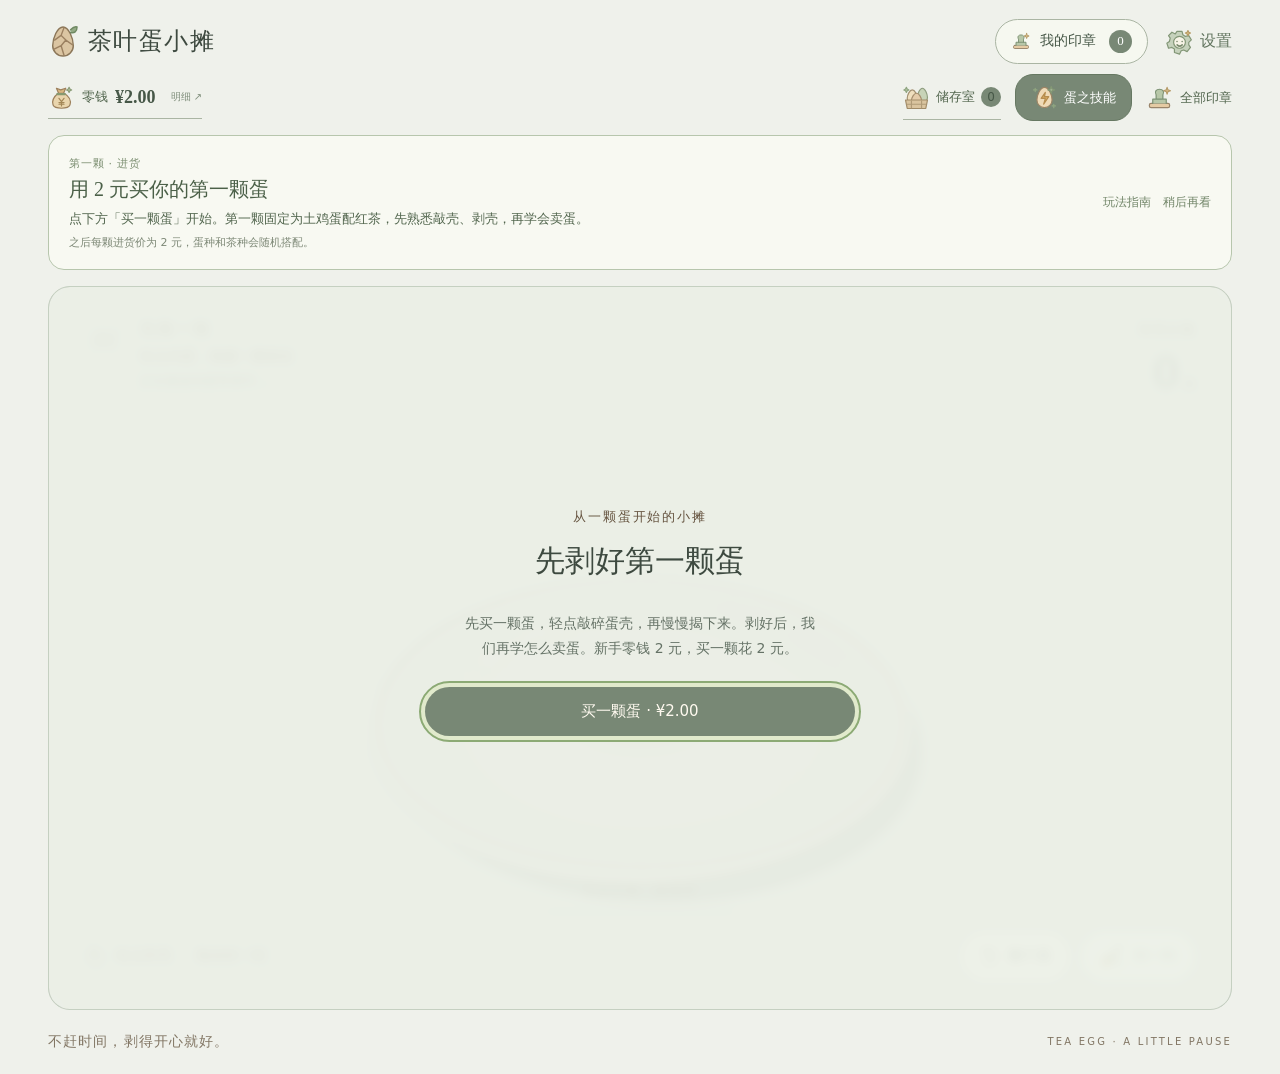
==== commit 66942cae: "Guide new players through every game feature Add adaptive first-egg lessons, a guided tour of the fi" ====
--- a/index.html
+++ b/index.html
@@ -5,11 +5,11 @@
   <meta name="viewport" content="width=device-width,initial-scale=1,viewport-fit=cover">
   <meta name="theme-color" content="#bdc9ba">
   <meta name="description" content="敲一敲，慢慢剥。听蛋壳轻轻落下，露出一颗独一无二的茶叶蛋。">
-  <title>茶叶蛋小摊</title>
-  <link rel="preload" as="image" href="./shell-albedo.webp" crossorigin="anonymous">
-  <link rel="preload" as="image" href="./white-albedo.webp" crossorigin="anonymous">
+  <title>茶叶蛋小摊</title>
+  <link rel="preload" as="image" href="./shell-albedo.webp" crossorigin="anonymous">
+  <link rel="preload" as="image" href="./white-albedo.webp" crossorigin="anonymous">
   <link rel="icon" type="image/svg+xml" href="data:image/svg+xml,%3Csvg xmlns='http://www.w3.org/2000/svg' viewBox='0 0 40 40'%3E%3Crect width='40' height='40' rx='11' fill='%23f3efe5'/%3E%3Cpath d='M20 5C12 5 7 20 7 26a13 13 0 0 0 26 0C33 20 28 5 20 5Z' fill='%238e5833'/%3E%3Cpath d='m21 6-4 12 8 6-6 11m-2-17-9 6m17 0 7-5' fill='none' stroke='%23f2d5a2' stroke-width='2'/%3E%3C/svg%3E">
-  <link rel="stylesheet" href="./style.css?v=20261004-storage">
+  <link rel="stylesheet" href="./style.css?v=20261004-guide">
 </head>
 <body>
   <div class="app">
@@ -20,7 +20,12 @@
         <button class="settings-button" id="open-settings" aria-haspopup="dialog"><svg class="lively-icon" viewBox="0 0 32 32" aria-hidden="true"><path d="m13 4 6 0 1 4 3 2 4-1 3 5-3 3v3l2 3-4 5-4-2-3 1-2 4-6-2v-4l-3-2-4 1-2-6 3-2 1-4-2-3 4-4 4 2Z" fill="#c6d2bc" stroke="#829676"/><circle cx="16" cy="17" r="7" fill="#f7f4e7" stroke="#829676"/><path d="M13 16h.1m6 0h.1m-6 4q3 3 6 0" stroke="#798b6d" stroke-width="1.8"/><path d="m26 3 1 2 2 1-2 1-1 2-1-2-2-1 2-1 1-2Z" fill="#e0bf82" stroke="#b69b66"/></svg><span>设置</span></button>
       </div>
     </header>
-    <div class="wallet-bar"><button class="wallet-balance" id="open-finance" aria-haspopup="dialog" title="查看零钱明细"><svg class="lively-icon" viewBox="0 0 32 32" aria-hidden="true"><path d="m10 5 5 2 6-2-3 7H13l-3-7Z" fill="#d9b780" stroke="#9d805c"/><path d="M12 11C7 15 4 19 6 25c2 5 18 5 20 0 2-6-2-11-7-14Z" fill="#e9d5ad" stroke="#9d805c"/><path d="M11 12h9" stroke="#879970" stroke-width="2.5"/><path d="m13 17 3 4 3-4m-3 4v5m-3-4h6m-6 2h6" stroke="#a38757"/><path d="m25 4 1 2 2 1-2 1-1 2-1-2-2-1 2-1 1-2Z" fill="#b4c39d" stroke="#8b9d78"/></svg>零钱 <b id="money">—</b><small>明细 ↗</small></button><div><button id="open-storage" class="storage-entry" aria-haspopup="dialog"><svg class="lively-icon" viewBox="0 0 32 32" aria-hidden="true"><path d="M11 7c-3 0-6 6-6 10a6 6 0 0 0 12 0c0-4-3-10-6-10Z" fill="#efdfbe" stroke="#a39172"/><path d="M23 5c-3 0-6 7-6 11a6 6 0 0 0 12 0c0-4-3-11-6-11Z" fill="#c7d3b7" stroke="#8d9c7e"/><path d="M16 11c-3 0-6 5-6 9a6 6 0 0 0 12 0c0-4-3-9-6-9Z" fill="#e4ccaa" stroke="#a48d6d"/><path d="M3 19h26l-2 10H5L3 19Z" fill="#dac49f" stroke="#a18b68"/><path d="M5 24h22M10 20v8m12-8v8" stroke="#b09b77"/><path d="m4 4 1 2 2 1-2 1-1 2-1-2-2-1 2-1 1-2Z" fill="#b3c6a4" stroke="#8fa580"/></svg><span>储存室</span><b id="storage-count" class="storage-count">0</b></button><button id="open-talents" aria-haspopup="dialog"><svg class="lively-icon" viewBox="0 0 32 32" aria-hidden="true"><path d="M16 4c-5 0-9 9-9 15a9 9 0 0 0 18 0c0-6-4-15-9-15Z" fill="#efdab6" stroke="#9c8465"/><path d="m17 10-5 7h5l-2 7 6-9h-5l1-5Z" fill="#d8aa62" stroke="#b68d4e"/><path d="M5 5v4M3 7h4m20 17v4m-2-2h4" stroke="#91a781"/><path d="m24 3 1 3 3 1-3 1-1 3-1-3-3-1 3-1 1-3Z" fill="#a8b799" stroke="#839874"/></svg><span>蛋之技能</span></button><a href="./catalog.html"><svg class="lively-icon" viewBox="0 0 32 32" aria-hidden="true"><rect x="4" y="23" width="24" height="5" rx="2" fill="#e5cba4" stroke="#998469"/><path d="M8 23v-5h16v5M12 18v-5c-5-9 13-9 8 0v5" fill="#b7c7a8" stroke="#7b9173"/><path d="m25 4 1 3 3 1-3 1-1 3-1-3-3-1 3-1 1-3Z" fill="#dec08a" stroke="#b59a67"/></svg>全部印章</a></div></div><main>
+    <div class="wallet-bar"><button class="wallet-balance" id="open-finance" aria-haspopup="dialog" title="查看零钱明细"><svg class="lively-icon" viewBox="0 0 32 32" aria-hidden="true"><path d="m10 5 5 2 6-2-3 7H13l-3-7Z" fill="#d9b780" stroke="#9d805c"/><path d="M12 11C7 15 4 19 6 25c2 5 18 5 20 0 2-6-2-11-7-14Z" fill="#e9d5ad" stroke="#9d805c"/><path d="M11 12h9" stroke="#879970" stroke-width="2.5"/><path d="m13 17 3 4 3-4m-3 4v5m-3-4h6m-6 2h6" stroke="#a38757"/><path d="m25 4 1 2 2 1-2 1-1 2-1-2-2-1 2-1 1-2Z" fill="#b4c39d" stroke="#8b9d78"/></svg>零钱 <b id="money">—</b><small>明细 ↗</small></button><div><button id="open-storage" class="storage-entry" aria-haspopup="dialog"><svg class="lively-icon" viewBox="0 0 32 32" aria-hidden="true"><path d="M11 7c-3 0-6 6-6 10a6 6 0 0 0 12 0c0-4-3-10-6-10Z" fill="#efdfbe" stroke="#a39172"/><path d="M23 5c-3 0-6 7-6 11a6 6 0 0 0 12 0c0-4-3-11-6-11Z" fill="#c7d3b7" stroke="#8d9c7e"/><path d="M16 11c-3 0-6 5-6 9a6 6 0 0 0 12 0c0-4-3-9-6-9Z" fill="#e4ccaa" stroke="#a48d6d"/><path d="M3 19h26l-2 10H5L3 19Z" fill="#dac49f" stroke="#a18b68"/><path d="M5 24h22M10 20v8m12-8v8" stroke="#b09b77"/><path d="m4 4 1 2 2 1-2 1-1 2-1-2-2-1 2-1 1-2Z" fill="#b3c6a4" stroke="#8fa580"/></svg><span>储存室</span><b id="storage-count" class="storage-count">0</b></button><button id="open-talents" aria-haspopup="dialog"><svg class="lively-icon" viewBox="0 0 32 32" aria-hidden="true"><path d="M16 4c-5 0-9 9-9 15a9 9 0 0 0 18 0c0-6-4-15-9-15Z" fill="#efdab6" stroke="#9c8465"/><path d="m17 10-5 7h5l-2 7 6-9h-5l1-5Z" fill="#d8aa62" stroke="#b68d4e"/><path d="M5 5v4M3 7h4m20 17v4m-2-2h4" stroke="#91a781"/><path d="m24 3 1 3 3 1-3 1-1 3-1-3-3-1 3-1 1-3Z" fill="#a8b799" stroke="#839874"/></svg><span>蛋之技能</span></button><a href="./catalog.html"><svg class="lively-icon" viewBox="0 0 32 32" aria-hidden="true"><rect x="4" y="23" width="24" height="5" rx="2" fill="#e5cba4" stroke="#998469"/><path d="M8 23v-5h16v5M12 18v-5c-5-9 13-9 8 0v5" fill="#b7c7a8" stroke="#7b9173"/><path d="m25 4 1 3 3 1-3 1-1 3-1-3-3-1 3-1 1-3Z" fill="#dec08a" stroke="#b59a67"/></svg>全部印章</a></div></div>
+    <aside id="tutorial-card" class="tutorial-card" aria-labelledby="tutorial-title" hidden>
+      <div class="tutorial-copy"><span id="tutorial-step" class="eyebrow">新手指引</span><h2 id="tutorial-title"></h2><p id="tutorial-copy"></p><small id="tutorial-note"></small></div>
+      <div class="tutorial-actions"><button type="button" id="tutorial-action" class="primary-button" hidden></button><button type="button" id="tutorial-help" class="tutorial-text-button" aria-haspopup="dialog">玩法指南</button><button type="button" id="tutorial-later" class="tutorial-text-button">稍后再看</button></div>
+    </aside>
+    <main>
       <section class="play-area" aria-label="茶叶蛋剥壳游戏">
         <div class="scene" id="scene"><canvas id="game" tabindex="0" aria-label="茶叶蛋。点击敲裂或剥壳，拖动旋转。键盘方向键旋转，空格剥壳。"></canvas></div>
         <div class="game-top">
@@ -34,20 +39,32 @@
           <div class="bottom-actions"><button id="store-active" class="flip-button" hidden>暂存这颗</button><button id="flip" class="flip-button"><svg viewBox="0 0 24 24" aria-hidden="true"><path d="M5 8a8 8 0 1 1-1 8M5 3v5h5"/></svg>翻个面</button><button id="sweep" class="flip-button sweep-button" aria-label="扫一扫，把盘子上的蛋壳震开" title="扫一扫，把盘子上的蛋壳震开"><svg class="broom-icon" viewBox="0 0 32 32" aria-hidden="true"><path d="m26 3-12 15" stroke="#8b765b" stroke-width="3.5"/><path d="m11 14 7 5-3 2-7-5 3-2Z" fill="#9aaf89" stroke="#6f8962"/><path d="M8 16c-4 2-5 6-6 10 4 4 10 4 14-5l-8-5Z" fill="#e4cd99" stroke="#a98a58"/><path d="m8 19-3 7m6-6-3 8m6-7-3 6" stroke="#b69a65"/><path d="m24 19 1 3 3 1-3 1-1 3-1-3-3-1 3-1 1-3Z" fill="#c1cfad" stroke="#8fa17d"/></svg>扫一扫</button></div>
         </div>
         <div class="discovery" id="discovery" role="dialog" aria-labelledby="discovery-title" hidden><span class="eyebrow" id="discovery-label">新印章入册</span><h1 id="discovery-title">恭喜，发现了新的小印章！</h1><div class="discovery-stamps" id="discovery-stamps"></div><button class="primary-button" id="discovery-accept">收下印章，继续 <span aria-hidden="true">→</span></button></div>
-        <div class="finish" id="finish" hidden><div class="finish-seal" aria-hidden="true">剥好啦</div><div class="finish-copy"><span class="eyebrow">今天的小小成就</span><h1>又剥好了一颗。</h1><p>用了 <b id="finish-clicks">0</b> 次轻点，换一小会儿放松。</p><div class="finish-stamps" id="finish-stamps"></div><p class="save-status" id="save-status" role="status"></p></div><div class="finish-actions"><div id="sale-guide" class="sale-guide" hidden><strong>为什么还不能卖蛋？</strong><p>先点击上方亮起的「✦ 蛋之技能」，免费点亮「开摊入门」，就能卖出这颗蛋。</p><button id="sale-guide-open">打开上方蛋之技能 ↑</button></div><button class="primary-button" id="sell" disabled>卖出这颗蛋</button><button class="order-button" id="store-finished" hidden>放入储存室</button><button class="collection-button finish-collection" id="finish-collection">▧　我的印章册</button><button class="order-button" id="order-next" hidden>指定原料 · ¥15</button><button class="primary-button" id="next">买下一颗 · ¥2.00 <span aria-hidden="true">＋</span></button></div></div>
+        <div class="finish" id="finish" hidden><div class="finish-seal" aria-hidden="true">剥好啦</div><div class="finish-copy"><span class="eyebrow">今天的小小成就</span><h1>又剥好了一颗。</h1><p>用了 <b id="finish-clicks">0</b> 次轻点，换一小会儿放松。</p><div class="finish-stamps" id="finish-stamps"></div><p class="save-status" id="save-status" role="status"></p></div><div class="finish-actions"><div id="sale-guide" class="sale-guide" hidden><strong>为什么还不能卖蛋？</strong><p>打开「蛋之技能」，免费点亮中心的「开摊入门」，就能卖出这颗蛋。</p><button id="sale-guide-open">打开蛋之技能</button></div><button class="primary-button" id="sell" disabled>卖出这颗蛋</button><button class="order-button" id="store-finished" hidden>放入储存室</button><button class="collection-button finish-collection" id="finish-collection">▧　我的印章册</button><button class="order-button" id="order-next" hidden>指定原料 · ¥15</button><button class="primary-button" id="next">买下一颗 · ¥2.00 <span aria-hidden="true">＋</span></button></div></div>
         <div class="shop-gate" id="shop-gate"><span class="eyebrow">从一颗蛋开始的小摊</span><h1 id="shop-title">正在打开小摊…</h1><p id="shop-copy">印章和零钱都在这里等你。</p><div class="buy-actions"><button class="primary-button" id="buy-egg" disabled>稍等一下</button><button class="order-button" id="order-egg" hidden>指定原料 · ¥15</button></div><p class="shop-error" id="shop-error" role="status"></p></div><div class="load-error" id="load-error" hidden role="alert"><p>鸡蛋暂时没有加载出来。</p><p>请用支持 3D 图形的浏览器打开，然后再试一次。</p><button onclick="location.reload()">重新加载</button></div>
       </section>
     </main>
     <footer><span class="footer-note">不赶时间，剥得开心就好。</span><span class="footer-mark">TEA EGG · A LITTLE PAUSE</span></footer>
   </div>
-  <nav class="mobile-nav" aria-label="常用功能"><button type="button" data-open="collection" aria-haspopup="dialog"><svg class="lively-icon" viewBox="0 0 32 32" aria-hidden="true"><rect x="4" y="23" width="24" height="5" rx="2" fill="#e5cba4" stroke="#998469"/><path d="M8 23v-5h16v5M12 18v-5c-5-9 13-9 8 0v5" fill="#b7c7a8" stroke="#7b9173"/><path d="m25 4 1 3 3 1-3 1-1 3-1-3-3-1 3-1 1-3Z" fill="#dec08a" stroke="#b59a67"/></svg><span>印章</span></button><button type="button" data-open="open-talents" aria-haspopup="dialog"><svg class="lively-icon" viewBox="0 0 32 32" aria-hidden="true"><path d="M16 4c-5 0-9 9-9 15a9 9 0 0 0 18 0c0-6-4-15-9-15Z" fill="#efdab6" stroke="#9c8465"/><path d="m17 10-5 7h5l-2 7 6-9h-5l1-5Z" fill="#d8aa62" stroke="#b68d4e"/><path d="M5 5v4M3 7h4m20 17v4m-2-2h4" stroke="#91a781"/><path d="m24 3 1 3 3 1-3 1-1 3-1-3-3-1 3-1 1-3Z" fill="#a8b799" stroke="#839874"/></svg><span>蛋之技能</span></button><button type="button" data-open="open-finance" aria-haspopup="dialog"><svg class="lively-icon" viewBox="0 0 32 32" aria-hidden="true"><path d="m10 5 5 2 6-2-3 7H13l-3-7Z" fill="#d9b780" stroke="#9d805c"/><path d="M12 11C7 15 4 19 6 25c2 5 18 5 20 0 2-6-2-11-7-14Z" fill="#e9d5ad" stroke="#9d805c"/><path d="M11 12h9" stroke="#879970" stroke-width="2.5"/><path d="m13 17 3 4 3-4m-3 4v5m-3-4h6m-6 2h6" stroke="#a38757"/><path d="m25 4 1 2 2 1-2 1-1 2-1-2-2-1 2-1 1-2Z" fill="#b4c39d" stroke="#8b9d78"/></svg><span>零钱</span></button><button type="button" data-open="open-settings" aria-haspopup="dialog"><svg class="lively-icon" viewBox="0 0 32 32" aria-hidden="true"><path d="m13 4 6 0 1 4 3 2 4-1 3 5-3 3v3l2 3-4 5-4-2-3 1-2 4-6-2v-4l-3-2-4 1-2-6 3-2 1-4-2-3 4-4 4 2Z" fill="#c6d2bc" stroke="#829676"/><circle cx="16" cy="17" r="7" fill="#f7f4e7" stroke="#829676"/><path d="M13 16h.1m6 0h.1m-6 4q3 3 6 0" stroke="#798b6d" stroke-width="1.8"/><path d="m26 3 1 2 2 1-2 1-1 2-1-2-2-1 2-1 1-2Z" fill="#e0bf82" stroke="#b69b66"/></svg><span>设置</span></button><button type="button" data-open="open-storage" aria-haspopup="dialog"><svg class="lively-icon" viewBox="0 0 32 32" aria-hidden="true"><path d="M11 7c-3 0-6 6-6 10a6 6 0 0 0 12 0c0-4-3-10-6-10Z" fill="#efdfbe" stroke="#a39172"/><path d="M23 5c-3 0-6 7-6 11a6 6 0 0 0 12 0c0-4-3-11-6-11Z" fill="#c7d3b7" stroke="#8d9c7e"/><path d="M16 11c-3 0-6 5-6 9a6 6 0 0 0 12 0c0-4-3-9-6-9Z" fill="#e4ccaa" stroke="#a48d6d"/><path d="M3 19h26l-2 10H5L3 19Z" fill="#dac49f" stroke="#a18b68"/><path d="M5 24h22M10 20v8m12-8v8" stroke="#b09b77"/><path d="m4 4 1 2 2 1-2 1-1 2-1-2-2-1 2-1 1-2Z" fill="#b3c6a4" stroke="#8fa580"/></svg><span>储存室</span><b id="mobile-storage-count" class="storage-count" hidden>0</b></button></nav>
+  <nav class="mobile-nav" aria-label="常用功能"><button type="button" data-open="collection" aria-haspopup="dialog"><svg class="lively-icon" viewBox="0 0 32 32" aria-hidden="true"><rect x="4" y="23" width="24" height="5" rx="2" fill="#e5cba4" stroke="#998469"/><path d="M8 23v-5h16v5M12 18v-5c-5-9 13-9 8 0v5" fill="#b7c7a8" stroke="#7b9173"/><path d="m25 4 1 3 3 1-3 1-1 3-1-3-3-1 3-1 1-3Z" fill="#dec08a" stroke="#b59a67"/></svg><span>印章</span></button><button type="button" data-open="open-talents" aria-haspopup="dialog"><svg class="lively-icon" viewBox="0 0 32 32" aria-hidden="true"><path d="M16 4c-5 0-9 9-9 15a9 9 0 0 0 18 0c0-6-4-15-9-15Z" fill="#efdab6" stroke="#9c8465"/><path d="m17 10-5 7h5l-2 7 6-9h-5l1-5Z" fill="#d8aa62" stroke="#b68d4e"/><path d="M5 5v4M3 7h4m20 17v4m-2-2h4" stroke="#91a781"/><path d="m24 3 1 3 3 1-3 1-1 3-1-3-3-1 3-1 1-3Z" fill="#a8b799" stroke="#839874"/></svg><span>蛋之技能</span></button><button type="button" data-open="open-finance" aria-haspopup="dialog"><svg class="lively-icon" viewBox="0 0 32 32" aria-hidden="true"><path d="m10 5 5 2 6-2-3 7H13l-3-7Z" fill="#d9b780" stroke="#9d805c"/><path d="M12 11C7 15 4 19 6 25c2 5 18 5 20 0 2-6-2-11-7-14Z" fill="#e9d5ad" stroke="#9d805c"/><path d="M11 12h9" stroke="#879970" stroke-width="2.5"/><path d="m13 17 3 4 3-4m-3 4v5m-3-4h6m-6 2h6" stroke="#a38757"/><path d="m25 4 1 2 2 1-2 1-1 2-1-2-2-1 2-1 1-2Z" fill="#b4c39d" stroke="#8b9d78"/></svg><span>零钱</span></button><button type="button" data-open="open-settings" aria-haspopup="dialog"><svg class="lively-icon" viewBox="0 0 32 32" aria-hidden="true"><path d="m13 4 6 0 1 4 3 2 4-1 3 5-3 3v3l2 3-4 5-4-2-3 1-2 4-6-2v-4l-3-2-4 1-2-6 3-2 1-4-2-3 4-4 4 2Z" fill="#c6d2bc" stroke="#829676"/><circle cx="16" cy="17" r="7" fill="#f7f4e7" stroke="#829676"/><path d="M13 16h.1m6 0h.1m-6 4q3 3 6 0" stroke="#798b6d" stroke-width="1.8"/><path d="m26 3 1 2 2 1-2 1-1 2-1-2-2-1 2-1 1-2Z" fill="#e0bf82" stroke="#b69b66"/></svg><span>设置</span></button><button type="button" data-open="open-storage" aria-haspopup="dialog"><svg class="lively-icon" viewBox="0 0 32 32" aria-hidden="true"><path d="M11 7c-3 0-6 6-6 10a6 6 0 0 0 12 0c0-4-3-10-6-10Z" fill="#efdfbe" stroke="#a39172"/><path d="M23 5c-3 0-6 7-6 11a6 6 0 0 0 12 0c0-4-3-11-6-11Z" fill="#c7d3b7" stroke="#8d9c7e"/><path d="M16 11c-3 0-6 5-6 9a6 6 0 0 0 12 0c0-4-3-9-6-9Z" fill="#e4ccaa" stroke="#a48d6d"/><path d="M3 19h26l-2 10H5L3 19Z" fill="#dac49f" stroke="#a18b68"/><path d="M5 24h22M10 20v8m12-8v8" stroke="#b09b77"/><path d="m4 4 1 2 2 1-2 1-1 2-1-2-2-1 2-1 1-2Z" fill="#b3c6a4" stroke="#8fa580"/></svg><span>储存室</span><b id="mobile-storage-count" class="storage-count" hidden>0</b></button></nav>
   <dialog id="storage-dialog" aria-labelledby="storage-title"><button class="dialog-close" id="close-storage" aria-label="关闭储存室">×</button><span class="eyebrow">这一颗，留到想剥的时候</span><h2 id="storage-title">小小储存室</h2><p id="storage-summary">正在打开储存室…</p><p id="storage-status" role="status" aria-live="polite"></p><p id="storage-swap-note" class="storage-swap-note" hidden>取出时，手中这颗会自动暂存。</p><div id="storage-list" class="storage-list"></div><p class="storage-note">剥好的蛋可以直接卖出，也可以留在这里；还没剥完的蛋会记住进度，取出后接着剥。</p></dialog>
   <dialog id="stamp-dialog" aria-labelledby="stamp-title"><button id="close-stamps" class="dialog-close" aria-label="关闭印章册">×</button><span class="eyebrow">每一颗，都算数</span><h2 id="stamp-title">我的小印章</h2><p id="stamp-description">正在翻开印章册…</p><a href="./catalog.html" class="album-guide">查看全部印章的样子 ↗</a><h3 class="album-heading">蛋种印章</h3><div id="egg-stamps" class="stamps"></div><h3 class="album-heading">茶种印章</h3><div id="tea-stamps" class="stamps"></div><p class="storage-note">每剥好一颗，蛋种和茶种印章各累计一次；重复获得的次数会记在对应印章下方。</p></dialog>
-  <dialog id="talent-dialog" aria-labelledby="talent-title"><button class="dialog-close" id="close-talents" aria-label="关闭技能手册">×</button><span class="eyebrow">慢慢练习，一点一点变熟练</span><h2 id="talent-title">蛋之技能</h2><p class="talent-summary"></p><p class="mobile-tree-hint">双指缩放，放大后单指拖动；滑到图的边缘可继续滚动页面。点击图标查看技能。</p><div class="talent-scroller" tabindex="0" aria-label="技能图，可双指缩放和单指拖动"><div class="talent-board" aria-label="四个方向的技能树"><svg class="talent-links" aria-hidden="true"></svg><span class="talent-direction up">剥壳手法</span><span class="talent-direction right">珍稀寻宝</span><span class="talent-direction down">小摊经营</span><span class="talent-direction left">印章养成</span></div></div><button type="button" class="back-to-tree">← 返回技能图</button><div class="talent-detail"><h3></h3><p class="talent-effect"></p><p class="talent-path"></p><button class="primary-button"></button><p class="talent-cost-note" role="status" hidden></p></div><p class="storage-note">先点亮上一点，再点亮下一点；有的技能可叠三层。剥壳与进货技能从下一颗蛋生效，售价技能立即生效。手上或储存室里有尚未剥完的蛋时，加点无需预留进货钱；其他时候须留够 2 元买下一颗蛋；新手免费点亮「开摊入门」不受此限制。</p></dialog><noscript><p class="noscript">请启用 JavaScript，开始剥茶叶蛋。</p></noscript>
-  <dialog id="settings-dialog" aria-labelledby="settings-title"><button class="dialog-close" id="close-settings" aria-label="关闭设置">×</button><h2 id="settings-title">设置</h2><button class="setting-row" id="sound" aria-pressed="true"><span>剥壳音效</span><b id="sound-state">已开启</b></button><label class="setting-row volume-row" for="volume"><span>音效音量 <output id="volume-value" for="volume">70%</output></span><input type="range" id="volume" min="0" max="100" step="1" value="70" aria-label="音效音量"></label><label class="setting-row" for="sweep-shake"><span>扫一扫震动</span><input type="checkbox" id="sweep-shake" checked></label><label class="setting-row" for="reduced-motion"><span>减弱动画</span><input type="checkbox" id="reduced-motion"></label><button class="setting-row" id="open-gift" aria-haspopup="dialog"><span>礼品码兑换</span><b>领取奖励 →</b></button><p class="storage-note">设置会保存在当前设备，下次打开继续使用。</p></dialog>
-  <dialog id="finance-dialog" aria-labelledby="finance-title"><button class="dialog-close" id="close-finance" aria-label="关闭零钱明细">×</button><span class="eyebrow">小摊财务 · 每一分都有来处</span><h2 id="finance-title">零钱明细</h2><div class="finance-head"><p>看见积累，也看懂收益。</p><button id="refresh-finance">刷新账本 ↻</button></div><p id="finance-status" role="status"></p><div id="finance-content" hidden><div class="finance-metrics" id="finance-metrics"></div><section class="finance-chart"><div class="finance-section-head"><h3>余额走势</h3><span>最近 200 笔 · 按交易顺序</span></div><div id="balance-chart"></div></section><div class="finance-analysis" id="finance-analysis"></div><div class="finance-section-head"><h3>收支流水</h3><select id="finance-filter" aria-label="筛选收支明细"><option value="all">全部交易</option><option value="income">收入</option><option value="expense">支出</option><option value="sell">卖蛋</option><option value="talent">技能</option></select></div><div id="finance-entries"></div><p class="storage-note">详细账本从本功能上线后开始记录；更早的零钱已包含在期初余额中。经营利润为卖蛋收入减去对应进货成本，不含礼品奖励和技能投入。概览统计全部已记录交易，图表与流水展示最近 200 笔。</p></div></dialog>
-<dialog id="gift-dialog" aria-labelledby="gift-title"><button class="dialog-close" id="close-gift" aria-label="关闭礼品码兑换">×</button><span class="eyebrow">给小摊的一份礼物</span><h2 id="gift-title">礼品码兑换</h2><p>输入礼品码，领取你的小奖励。</p><form id="gift-form" class="gift-form"><label for="gift-code">礼品码兑换</label><div><input id="gift-code" name="code" maxlength="64" autocomplete="off" autocapitalize="none" placeholder="输入礼品码" required><button class="primary-button" id="redeem-gift" type="submit">兑换</button></div><p id="gift-status" role="status"></p></form></dialog>
-<dialog id="order-dialog" aria-labelledby="order-title"><button class="dialog-close" id="close-order" aria-label="关闭指定原料">×</button><h2 id="order-title">指定下一颗蛋</h2><p>选择蛋种或茶种，另一项随机。指定费 15 元，进货费 2 元，共计 17 元。</p><label class="order-field">指定类型<select id="order-kind"><option value="egg">蛋种</option><option value="tea">茶种</option></select></label><label class="order-field">选择原料<select id="order-item"></select></label><p id="order-status" role="status"></p><button class="primary-button" id="confirm-order">确认进货 · ¥17.00</button></dialog>
-  <script type="module" src="./game.bundle.js?v=20261004-storage"></script>
+  <dialog id="talent-dialog" aria-labelledby="talent-title"><button class="dialog-close" id="close-talents" aria-label="关闭技能手册">×</button><span class="eyebrow">慢慢练习，一点一点变熟练</span><h2 id="talent-title">蛋之技能</h2><p class="talent-summary"></p><p class="mobile-tree-hint">双指缩放，放大后单指拖动；滑到图的边缘可继续滚动页面。点击图标查看技能。</p><div class="talent-scroller" tabindex="0" aria-label="技能图，可双指缩放和单指拖动"><div class="talent-board" aria-label="四个方向的技能树"><svg class="talent-links" aria-hidden="true"></svg><span class="talent-direction up">剥壳手法</span><span class="talent-direction right">珍稀寻宝</span><span class="talent-direction down">小摊经营</span><span class="talent-direction left">印章养成</span></div></div><button type="button" class="back-to-tree">← 返回技能图</button><div class="talent-detail"><h3></h3><p class="talent-effect"></p><p class="talent-path"></p><button class="primary-button"></button><p class="talent-cost-note" role="status" hidden></p></div><p class="storage-note">先点亮上一点，再点亮下一点；有的技能可叠三层。剥壳与进货技能从下一颗蛋生效，售价技能立即生效。手上或储存室里有尚未剥完的蛋时，加点无需预留进货钱；其他时候须留够 2 元买下一颗蛋；新手免费点亮「开摊入门」不受此限制。</p></dialog><noscript><p class="noscript">请启用 JavaScript，开始剥茶叶蛋。</p></noscript>
+  <dialog id="settings-dialog" aria-labelledby="settings-title"><button class="dialog-close" id="close-settings" aria-label="关闭设置">×</button><h2 id="settings-title">设置</h2><button class="setting-row" id="sound" aria-pressed="true"><span>剥壳音效</span><b id="sound-state">已开启</b></button><label class="setting-row volume-row" for="volume"><span>音效音量 <output id="volume-value" for="volume">70%</output></span><input type="range" id="volume" min="0" max="100" step="1" value="70" aria-label="音效音量"></label><label class="setting-row" for="sweep-shake"><span>扫一扫震动</span><input type="checkbox" id="sweep-shake" checked></label><label class="setting-row" for="reduced-motion"><span>减弱动画</span><input type="checkbox" id="reduced-motion"></label><button class="setting-row" id="open-gift" aria-haspopup="dialog"><span>礼品码兑换</span><b>领取奖励 →</b></button><button class="setting-row" id="open-help" aria-haspopup="dialog"><span>玩法指南</span><b>查看功能说明 →</b></button><p class="storage-note">设置会保存在当前设备，下次打开继续使用。</p></dialog>
+  <dialog id="finance-dialog" aria-labelledby="finance-title"><button class="dialog-close" id="close-finance" aria-label="关闭零钱明细">×</button><span class="eyebrow">小摊财务 · 每一分都有来处</span><h2 id="finance-title">零钱明细</h2><div class="finance-head"><p>看见积累，也看懂收益。</p><button id="refresh-finance">刷新账本 ↻</button></div><p id="finance-status" role="status"></p><div id="finance-content" hidden><div class="finance-metrics" id="finance-metrics"></div><section class="finance-chart"><div class="finance-section-head"><h3>余额走势</h3><span>最近 200 笔 · 按交易顺序</span></div><div id="balance-chart"></div></section><div class="finance-analysis" id="finance-analysis"></div><div class="finance-section-head"><h3>收支流水</h3><select id="finance-filter" aria-label="筛选收支明细"><option value="all">全部交易</option><option value="income">收入</option><option value="expense">支出</option><option value="sell">卖蛋</option><option value="talent">技能</option></select></div><div id="finance-entries"></div><p class="storage-note">详细账本从本功能上线后开始记录；更早的零钱已包含在期初余额中。经营利润为卖蛋收入减去对应进货成本，不含礼品奖励和技能投入。概览统计全部已记录交易，图表与流水展示最近 200 笔。</p></div></dialog>
+<dialog id="gift-dialog" aria-labelledby="gift-title"><button class="dialog-close" id="close-gift" aria-label="关闭礼品码兑换">×</button><span class="eyebrow">给小摊的一份礼物</span><h2 id="gift-title">礼品码兑换</h2><p>输入礼品码，领取你的小奖励。</p><form id="gift-form" class="gift-form"><label for="gift-code">礼品码兑换</label><div><input id="gift-code" name="code" maxlength="64" autocomplete="off" autocapitalize="none" placeholder="输入礼品码" required><button class="primary-button" id="redeem-gift" type="submit">兑换</button></div><p id="gift-status" role="status"></p></form></dialog>
+<dialog id="order-dialog" aria-labelledby="order-title"><button class="dialog-close" id="close-order" aria-label="关闭指定原料">×</button><h2 id="order-title">指定下一颗蛋</h2><p>选择蛋种或茶种，另一项随机。指定费 15 元，进货费 2 元，共计 17 元。</p><label class="order-field">指定类型<select id="order-kind"><option value="egg">蛋种</option><option value="tea">茶种</option></select></label><label class="order-field">选择原料<select id="order-item"></select></label><p id="order-status" role="status"></p><button class="primary-button" id="confirm-order">确认进货 · ¥17.00</button></dialog>
+  <dialog id="help-dialog" aria-labelledby="help-title"><button class="dialog-close" id="close-help" aria-label="关闭玩法指南">×</button><span class="eyebrow">从第一颗蛋，到你的小摊</span><h2 id="help-title">玩法指南</h2><p class="help-intro">点开一项，看看它能做什么。需要一步步认识入口时，可以重新查看新手指引。</p><div class="help-topics">
+    <details open><summary><b>01</b> 进货 · 从一颗蛋开始</summary><p>初始零钱为 2 元，正好买一颗蛋。第一颗固定为土鸡蛋配红茶；之后每颗进货价为 2 元，蛋种与茶种随机搭配。卖出或暂存手中的蛋后，可以再进货。</p></details>
+    <details><summary><b>02</b> 敲壳 · 先敲裂，再剥开</summary><p>用鼠标点击或手机轻点鸡蛋。裂纹铺开后，会自动进入剥壳阶段。不同蛋种需要的敲裂次数可能不同，学习剥壳技能后可以更轻松。</p></details>
+    <details><summary><b>03</b> 剥壳 · 翻面与扫一扫</summary><p>轻点蛋壳把它剥下来。拖动鸡蛋可旋转，点「翻个面」可查看另一侧；盘子上的碎壳挡住视线时，点「扫一扫」清理。剥壳进度达到 100% 才算剥好。</p></details>
+    <details><summary><b>04</b> 卖蛋 · 收到第一笔零钱</summary><p>剥好第一颗蛋后，打开「蛋之技能」，免费点亮中心的「开摊入门」。随后点「卖出这颗蛋」结算收入。售价由蛋种、茶种、印章等级及技能共同决定；未剥完的蛋不能卖。</p></details>
+    <details><summary><b>05</b> 储存室 · 保存进度，选择出售</summary><p>剥到一半可点「暂存这颗」，剥好后可点「放入储存室」。打开储存室，选择继续剥壳、取出或出售哪一颗。取出另一颗蛋时，手中的蛋会自动暂存。存取不收费，只有剥好的蛋才能出售。</p></details>
+    <details><summary><b>06</b> 我的印章 · 收集、计次与升级</summary><p>每剥好一颗蛋，蛋种和茶种印章各累计一次，出售不会再计次。印章册显示获得次数、等级及距离升级的进度；重复收集达到要求后自动升级，并提高对应茶叶蛋的售价。新印章和升级会逐枚提示。</p></details>
+    <details><summary><b>07</b> 蛋之技能 · 先看效果，再加点</summary><p>技能分为剥壳手法、珍稀寻宝、小摊经营、印章养成四个方向。先点亮前置技能，才能点亮下一点；部分技能可叠三层。点击图标查看效果、层数与价格。手机可双指缩放、放大后单指拖动，或点「查看全貌」。</p><p>剥壳和进货效果从下一颗蛋生效，售价效果立即生效。手上或储存室里没有未剥完的蛋时，加点须预留 2 元进货钱。「定向进货」解锁后，可指定下一颗蛋的蛋种或茶种：指定费 15 元加进货费 2 元，共 17 元，另一项仍随机。</p></details>
+    <details><summary><b>08</b> 零钱明细 · 看清收益与花费</summary><p>点零钱入口可查看余额走势、经营分析和收支流水。展开某笔卖蛋记录，可以看到那颗蛋的蛋种、茶种、印章与技能加成，以及进货成本和利润。买蛋与购买技能计为支出，卖蛋与礼品码奖励计为收入。</p></details>
+    <details><summary><b>09</b> 设置 · 声音、动画与礼品码</summary><p>可开关剥壳音效、调整音量，关闭扫一扫震动或减弱动画。礼品码兑换在独立弹窗中输入，兑换成功后奖励计入零钱明细。这里也能随时重看玩法指南。</p></details>
+    <details><summary><b>10</b> 全部印章 · 看看还有哪些搭配</summary><p>从我的印章册里的「查看全部印章的样子」，可查看蛋种、茶种的立绘、介绍和稀有等级，包括尚未收集的印章。部分原料需要先学习对应开放技能，才会加入随机进货池；查看图鉴本身不会解锁原料。</p></details>
+  </div><p class="storage-note">此试玩版的零钱、技能、印章和储存室会保存在当前浏览器；换设备或清除浏览器数据不会自动同步。未剥完的蛋请先暂存，再离开页面。</p><button type="button" id="restart-tutorial" class="order-button">重新查看新手指引</button><p class="help-restart-note">按当前进度继续讲解，不会清除零钱、印章、技能或库存。</p></dialog>
+  <script type="module" src="./game.bundle.js?v=20261004-guide"></script>
 </body>
 </html>
--- a/style.css
+++ b/style.css
@@ -92,3 +92,8 @@
  #storage-dialog{width:100%;max-width:none}.storage-list{grid-template-columns:repeat(2,minmax(0,1fr));gap:10px}.storage-card{padding:14px 10px}.storage-card-head{align-items:flex-start;flex-direction:column;gap:3px;margin-bottom:11px}.storage-card-head strong{font-size:16px}.storage-stamps{gap:5px;margin-bottom:12px}.storage-stamp{height:96px}.storage-stamp .stamp-art{width:42px;height:42px}.storage-stamp .stamp-name{font-size:11px}.storage-progress{flex-direction:column;gap:3px;font-size:12px}.storage-card-actions{flex-direction:column;gap:6px}.storage-card-actions button{flex:auto;font-size:13px}.storage-card .storage-help,.storage-card .storage-unlock{font-size:12px}
 }
 @media(max-width:480px){.storage-list{grid-template-columns:1fr}.storage-card-head{flex-direction:row;align-items:center}.storage-card-actions{flex-direction:row}.storage-card-actions button{flex:1}.storage-progress{flex-direction:row}.storage-stamp{height:110px}.storage-stamp .stamp-art{width:54px;height:54px}.bottom-actions .flip-button{font-size:12px;gap:3px}.bottom-actions .flip-button svg{width:20px;height:20px}}
+
+/* The guide stays in the page, leaving the egg and its controls usable. */
+.tutorial-card{display:flex;align-items:center;justify-content:space-between;gap:20px;padding:16px 20px;margin:0 0 16px;border:1px solid #b7c6ad;border-radius:16px;background:#f8f9f2}.tutorial-copy{max-width:880px}.tutorial-card .eyebrow{font-size:11px;color:#7b8e70;letter-spacing:.07em}.tutorial-card h2{font:500 20px EggSerif,serif;margin:5px 0;color:#4b6048}.tutorial-card p{font-size:13px;line-height:1.7;margin:4px 0;color:#52664e}.tutorial-card small{display:block;font-size:11px;line-height:1.7;color:#7d8876}.tutorial-actions{display:flex;flex-wrap:wrap;align-items:center;justify-content:flex-end;gap:4px 12px;min-width:180px;max-width:260px}.tutorial-actions .primary-button{width:100%;font-size:13px;min-height:44px;padding:10px 15px;margin:0}.tutorial-text-button{min-height:44px;border:0;background:none;font-size:12px;padding:8px 0;color:#718568}.tutorial-entry{outline:2px solid #8caa75!important;outline-offset:4px;box-shadow:0 0 0 5px #e1eacc!important}.mobile-nav .tutorial-entry{outline-offset:-2px;box-shadow:none!important;background:#e2ebd9}.mobile-nav .tutorial-target{outline:2px solid #ddbd75;outline-offset:-2px;background:#f0ead6}.tutorial-entry#game{outline-offset:-5px;box-shadow:none!important}.sale-guide button{min-height:44px}
+#help-dialog{width:min(720px,calc(100% - 32px));scrollbar-gutter:stable}.help-intro{margin:0 0 20px}.help-topics{border-top:1px solid #d7dfd0}.help-topics details{border-bottom:1px solid #d7dfd0}.help-topics summary{min-height:52px;display:flex;align-items:center;gap:13px;padding:12px 2px;color:#4c6048;font-size:14px;cursor:pointer;list-style:none}.help-topics summary::-webkit-details-marker{display:none}.help-topics summary::after{content:'＋';margin-left:auto;color:#7c9071;font-size:18px}.help-topics details[open] summary::after{content:'−'}.help-topics summary b{font:14px Georgia,serif;color:#91a084}.help-topics p{font-size:13px;margin:0 0 12px;padding:0 8px 0 33px;line-height:1.8}.help-restart-note{font-size:12px!important;margin:9px 0 0}#restart-tutorial{min-height:44px;font-size:14px;margin-top:8px}
+@media(max-width:700px){.tutorial-card{display:block;padding:12px 14px;margin-bottom:12px}.tutorial-card h2{font-size:17px;margin:3px 0}.tutorial-card p{font-size:12px;line-height:1.65}.tutorial-card small{font-size:11px;line-height:1.6}.tutorial-actions{max-width:none;min-width:0;gap:4px 16px;justify-content:flex-start;margin-top:6px}.tutorial-actions .primary-button{width:auto;font-size:12px;flex:1;max-width:230px;padding:10px 12px}.tutorial-text-button{font-size:11px}.app:has(.tutorial-card:not([hidden])) .play-area:not(.complete){min-height:370px;height:calc(100svh - 360px)}#help-dialog{width:100%;padding-left:18px;padding-right:18px}.help-topics summary{font-size:13px;gap:10px;line-height:1.7}.help-topics p{font-size:13px;padding-left:25px}.help-restart-note{line-height:1.7}}
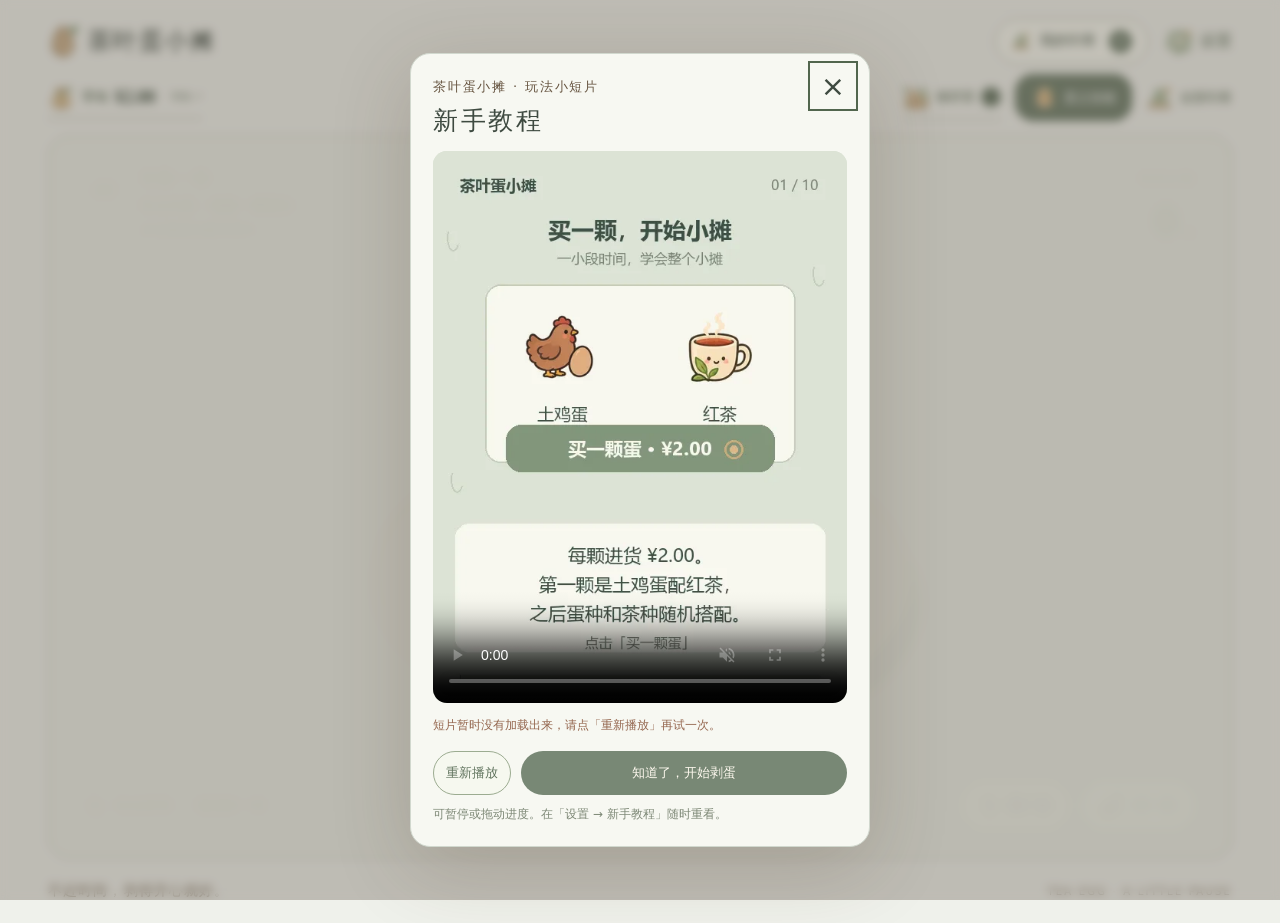
==== commit 976a3a7e: "Replace onboarding cards with a short tutorial video Replace the step-by-step guide with a 50-second" ====
--- a/index.html
+++ b/index.html
@@ -9,7 +9,7 @@
   <link rel="preload" as="image" href="./shell-albedo.webp" crossorigin="anonymous">
   <link rel="preload" as="image" href="./white-albedo.webp" crossorigin="anonymous">
   <link rel="icon" type="image/svg+xml" href="data:image/svg+xml,%3Csvg xmlns='http://www.w3.org/2000/svg' viewBox='0 0 40 40'%3E%3Crect width='40' height='40' rx='11' fill='%23f3efe5'/%3E%3Cpath d='M20 5C12 5 7 20 7 26a13 13 0 0 0 26 0C33 20 28 5 20 5Z' fill='%238e5833'/%3E%3Cpath d='m21 6-4 12 8 6-6 11m-2-17-9 6m17 0 7-5' fill='none' stroke='%23f2d5a2' stroke-width='2'/%3E%3C/svg%3E">
-  <link rel="stylesheet" href="./style.css?v=20261004-guide">
+  <link rel="stylesheet" href="./style.css?v=20261004-video">
 </head>
 <body>
   <div class="app">
@@ -21,11 +21,7 @@
       </div>
     </header>
     <div class="wallet-bar"><button class="wallet-balance" id="open-finance" aria-haspopup="dialog" title="查看零钱明细"><svg class="lively-icon" viewBox="0 0 32 32" aria-hidden="true"><path d="m10 5 5 2 6-2-3 7H13l-3-7Z" fill="#d9b780" stroke="#9d805c"/><path d="M12 11C7 15 4 19 6 25c2 5 18 5 20 0 2-6-2-11-7-14Z" fill="#e9d5ad" stroke="#9d805c"/><path d="M11 12h9" stroke="#879970" stroke-width="2.5"/><path d="m13 17 3 4 3-4m-3 4v5m-3-4h6m-6 2h6" stroke="#a38757"/><path d="m25 4 1 2 2 1-2 1-1 2-1-2-2-1 2-1 1-2Z" fill="#b4c39d" stroke="#8b9d78"/></svg>零钱 <b id="money">—</b><small>明细 ↗</small></button><div><button id="open-storage" class="storage-entry" aria-haspopup="dialog"><svg class="lively-icon" viewBox="0 0 32 32" aria-hidden="true"><path d="M11 7c-3 0-6 6-6 10a6 6 0 0 0 12 0c0-4-3-10-6-10Z" fill="#efdfbe" stroke="#a39172"/><path d="M23 5c-3 0-6 7-6 11a6 6 0 0 0 12 0c0-4-3-11-6-11Z" fill="#c7d3b7" stroke="#8d9c7e"/><path d="M16 11c-3 0-6 5-6 9a6 6 0 0 0 12 0c0-4-3-9-6-9Z" fill="#e4ccaa" stroke="#a48d6d"/><path d="M3 19h26l-2 10H5L3 19Z" fill="#dac49f" stroke="#a18b68"/><path d="M5 24h22M10 20v8m12-8v8" stroke="#b09b77"/><path d="m4 4 1 2 2 1-2 1-1 2-1-2-2-1 2-1 1-2Z" fill="#b3c6a4" stroke="#8fa580"/></svg><span>储存室</span><b id="storage-count" class="storage-count">0</b></button><button id="open-talents" aria-haspopup="dialog"><svg class="lively-icon" viewBox="0 0 32 32" aria-hidden="true"><path d="M16 4c-5 0-9 9-9 15a9 9 0 0 0 18 0c0-6-4-15-9-15Z" fill="#efdab6" stroke="#9c8465"/><path d="m17 10-5 7h5l-2 7 6-9h-5l1-5Z" fill="#d8aa62" stroke="#b68d4e"/><path d="M5 5v4M3 7h4m20 17v4m-2-2h4" stroke="#91a781"/><path d="m24 3 1 3 3 1-3 1-1 3-1-3-3-1 3-1 1-3Z" fill="#a8b799" stroke="#839874"/></svg><span>蛋之技能</span></button><a href="./catalog.html"><svg class="lively-icon" viewBox="0 0 32 32" aria-hidden="true"><rect x="4" y="23" width="24" height="5" rx="2" fill="#e5cba4" stroke="#998469"/><path d="M8 23v-5h16v5M12 18v-5c-5-9 13-9 8 0v5" fill="#b7c7a8" stroke="#7b9173"/><path d="m25 4 1 3 3 1-3 1-1 3-1-3-3-1 3-1 1-3Z" fill="#dec08a" stroke="#b59a67"/></svg>全部印章</a></div></div>
-    <aside id="tutorial-card" class="tutorial-card" aria-labelledby="tutorial-title" hidden>
-      <div class="tutorial-copy"><span id="tutorial-step" class="eyebrow">新手指引</span><h2 id="tutorial-title"></h2><p id="tutorial-copy"></p><small id="tutorial-note"></small></div>
-      <div class="tutorial-actions"><button type="button" id="tutorial-action" class="primary-button" hidden></button><button type="button" id="tutorial-help" class="tutorial-text-button" aria-haspopup="dialog">玩法指南</button><button type="button" id="tutorial-later" class="tutorial-text-button">稍后再看</button></div>
-    </aside>
-    <main>
+<main>
       <section class="play-area" aria-label="茶叶蛋剥壳游戏">
         <div class="scene" id="scene"><canvas id="game" tabindex="0" aria-label="茶叶蛋。点击敲裂或剥壳，拖动旋转。键盘方向键旋转，空格剥壳。"></canvas></div>
         <div class="game-top">
@@ -49,22 +45,11 @@
   <dialog id="storage-dialog" aria-labelledby="storage-title"><button class="dialog-close" id="close-storage" aria-label="关闭储存室">×</button><span class="eyebrow">这一颗，留到想剥的时候</span><h2 id="storage-title">小小储存室</h2><p id="storage-summary">正在打开储存室…</p><p id="storage-status" role="status" aria-live="polite"></p><p id="storage-swap-note" class="storage-swap-note" hidden>取出时，手中这颗会自动暂存。</p><div id="storage-list" class="storage-list"></div><p class="storage-note">剥好的蛋可以直接卖出，也可以留在这里；还没剥完的蛋会记住进度，取出后接着剥。</p></dialog>
   <dialog id="stamp-dialog" aria-labelledby="stamp-title"><button id="close-stamps" class="dialog-close" aria-label="关闭印章册">×</button><span class="eyebrow">每一颗，都算数</span><h2 id="stamp-title">我的小印章</h2><p id="stamp-description">正在翻开印章册…</p><a href="./catalog.html" class="album-guide">查看全部印章的样子 ↗</a><h3 class="album-heading">蛋种印章</h3><div id="egg-stamps" class="stamps"></div><h3 class="album-heading">茶种印章</h3><div id="tea-stamps" class="stamps"></div><p class="storage-note">每剥好一颗，蛋种和茶种印章各累计一次；重复获得的次数会记在对应印章下方。</p></dialog>
   <dialog id="talent-dialog" aria-labelledby="talent-title"><button class="dialog-close" id="close-talents" aria-label="关闭技能手册">×</button><span class="eyebrow">慢慢练习，一点一点变熟练</span><h2 id="talent-title">蛋之技能</h2><p class="talent-summary"></p><p class="mobile-tree-hint">双指缩放，放大后单指拖动；滑到图的边缘可继续滚动页面。点击图标查看技能。</p><div class="talent-scroller" tabindex="0" aria-label="技能图，可双指缩放和单指拖动"><div class="talent-board" aria-label="四个方向的技能树"><svg class="talent-links" aria-hidden="true"></svg><span class="talent-direction up">剥壳手法</span><span class="talent-direction right">珍稀寻宝</span><span class="talent-direction down">小摊经营</span><span class="talent-direction left">印章养成</span></div></div><button type="button" class="back-to-tree">← 返回技能图</button><div class="talent-detail"><h3></h3><p class="talent-effect"></p><p class="talent-path"></p><button class="primary-button"></button><p class="talent-cost-note" role="status" hidden></p></div><p class="storage-note">先点亮上一点，再点亮下一点；有的技能可叠三层。剥壳与进货技能从下一颗蛋生效，售价技能立即生效。手上或储存室里有尚未剥完的蛋时，加点无需预留进货钱；其他时候须留够 2 元买下一颗蛋；新手免费点亮「开摊入门」不受此限制。</p></dialog><noscript><p class="noscript">请启用 JavaScript，开始剥茶叶蛋。</p></noscript>
-  <dialog id="settings-dialog" aria-labelledby="settings-title"><button class="dialog-close" id="close-settings" aria-label="关闭设置">×</button><h2 id="settings-title">设置</h2><button class="setting-row" id="sound" aria-pressed="true"><span>剥壳音效</span><b id="sound-state">已开启</b></button><label class="setting-row volume-row" for="volume"><span>音效音量 <output id="volume-value" for="volume">70%</output></span><input type="range" id="volume" min="0" max="100" step="1" value="70" aria-label="音效音量"></label><label class="setting-row" for="sweep-shake"><span>扫一扫震动</span><input type="checkbox" id="sweep-shake" checked></label><label class="setting-row" for="reduced-motion"><span>减弱动画</span><input type="checkbox" id="reduced-motion"></label><button class="setting-row" id="open-gift" aria-haspopup="dialog"><span>礼品码兑换</span><b>领取奖励 →</b></button><button class="setting-row" id="open-help" aria-haspopup="dialog"><span>玩法指南</span><b>查看功能说明 →</b></button><p class="storage-note">设置会保存在当前设备，下次打开继续使用。</p></dialog>
+  <dialog id="settings-dialog" aria-labelledby="settings-title"><button class="dialog-close" id="close-settings" aria-label="关闭设置">×</button><h2 id="settings-title">设置</h2><button class="setting-row" id="sound" aria-pressed="true"><span>剥壳音效</span><b id="sound-state">已开启</b></button><label class="setting-row volume-row" for="volume"><span>音效音量 <output id="volume-value" for="volume">70%</output></span><input type="range" id="volume" min="0" max="100" step="1" value="70" aria-label="音效音量"></label><label class="setting-row" for="sweep-shake"><span>扫一扫震动</span><input type="checkbox" id="sweep-shake" checked></label><label class="setting-row" for="reduced-motion"><span>减弱动画</span><input type="checkbox" id="reduced-motion"></label><button class="setting-row" id="open-gift" aria-haspopup="dialog"><span>礼品码兑换</span><b>领取奖励 →</b></button><button class="setting-row" id="open-help" aria-haspopup="dialog"><span>新手教程</span><b>观看短片 →</b></button><p class="storage-note">设置会保存在当前设备，下次打开继续使用。</p></dialog>
   <dialog id="finance-dialog" aria-labelledby="finance-title"><button class="dialog-close" id="close-finance" aria-label="关闭零钱明细">×</button><span class="eyebrow">小摊财务 · 每一分都有来处</span><h2 id="finance-title">零钱明细</h2><div class="finance-head"><p>看见积累，也看懂收益。</p><button id="refresh-finance">刷新账本 ↻</button></div><p id="finance-status" role="status"></p><div id="finance-content" hidden><div class="finance-metrics" id="finance-metrics"></div><section class="finance-chart"><div class="finance-section-head"><h3>余额走势</h3><span>最近 200 笔 · 按交易顺序</span></div><div id="balance-chart"></div></section><div class="finance-analysis" id="finance-analysis"></div><div class="finance-section-head"><h3>收支流水</h3><select id="finance-filter" aria-label="筛选收支明细"><option value="all">全部交易</option><option value="income">收入</option><option value="expense">支出</option><option value="sell">卖蛋</option><option value="talent">技能</option></select></div><div id="finance-entries"></div><p class="storage-note">详细账本从本功能上线后开始记录；更早的零钱已包含在期初余额中。经营利润为卖蛋收入减去对应进货成本，不含礼品奖励和技能投入。概览统计全部已记录交易，图表与流水展示最近 200 笔。</p></div></dialog>
 <dialog id="gift-dialog" aria-labelledby="gift-title"><button class="dialog-close" id="close-gift" aria-label="关闭礼品码兑换">×</button><span class="eyebrow">给小摊的一份礼物</span><h2 id="gift-title">礼品码兑换</h2><p>输入礼品码，领取你的小奖励。</p><form id="gift-form" class="gift-form"><label for="gift-code">礼品码兑换</label><div><input id="gift-code" name="code" maxlength="64" autocomplete="off" autocapitalize="none" placeholder="输入礼品码" required><button class="primary-button" id="redeem-gift" type="submit">兑换</button></div><p id="gift-status" role="status"></p></form></dialog>
 <dialog id="order-dialog" aria-labelledby="order-title"><button class="dialog-close" id="close-order" aria-label="关闭指定原料">×</button><h2 id="order-title">指定下一颗蛋</h2><p>选择蛋种或茶种，另一项随机。指定费 15 元，进货费 2 元，共计 17 元。</p><label class="order-field">指定类型<select id="order-kind"><option value="egg">蛋种</option><option value="tea">茶种</option></select></label><label class="order-field">选择原料<select id="order-item"></select></label><p id="order-status" role="status"></p><button class="primary-button" id="confirm-order">确认进货 · ¥17.00</button></dialog>
-  <dialog id="help-dialog" aria-labelledby="help-title"><button class="dialog-close" id="close-help" aria-label="关闭玩法指南">×</button><span class="eyebrow">从第一颗蛋，到你的小摊</span><h2 id="help-title">玩法指南</h2><p class="help-intro">点开一项，看看它能做什么。需要一步步认识入口时，可以重新查看新手指引。</p><div class="help-topics">
-    <details open><summary><b>01</b> 进货 · 从一颗蛋开始</summary><p>初始零钱为 2 元，正好买一颗蛋。第一颗固定为土鸡蛋配红茶；之后每颗进货价为 2 元，蛋种与茶种随机搭配。卖出或暂存手中的蛋后，可以再进货。</p></details>
-    <details><summary><b>02</b> 敲壳 · 先敲裂，再剥开</summary><p>用鼠标点击或手机轻点鸡蛋。裂纹铺开后，会自动进入剥壳阶段。不同蛋种需要的敲裂次数可能不同，学习剥壳技能后可以更轻松。</p></details>
-    <details><summary><b>03</b> 剥壳 · 翻面与扫一扫</summary><p>轻点蛋壳把它剥下来。拖动鸡蛋可旋转，点「翻个面」可查看另一侧；盘子上的碎壳挡住视线时，点「扫一扫」清理。剥壳进度达到 100% 才算剥好。</p></details>
-    <details><summary><b>04</b> 卖蛋 · 收到第一笔零钱</summary><p>剥好第一颗蛋后，打开「蛋之技能」，免费点亮中心的「开摊入门」。随后点「卖出这颗蛋」结算收入。售价由蛋种、茶种、印章等级及技能共同决定；未剥完的蛋不能卖。</p></details>
-    <details><summary><b>05</b> 储存室 · 保存进度，选择出售</summary><p>剥到一半可点「暂存这颗」，剥好后可点「放入储存室」。打开储存室，选择继续剥壳、取出或出售哪一颗。取出另一颗蛋时，手中的蛋会自动暂存。存取不收费，只有剥好的蛋才能出售。</p></details>
-    <details><summary><b>06</b> 我的印章 · 收集、计次与升级</summary><p>每剥好一颗蛋，蛋种和茶种印章各累计一次，出售不会再计次。印章册显示获得次数、等级及距离升级的进度；重复收集达到要求后自动升级，并提高对应茶叶蛋的售价。新印章和升级会逐枚提示。</p></details>
-    <details><summary><b>07</b> 蛋之技能 · 先看效果，再加点</summary><p>技能分为剥壳手法、珍稀寻宝、小摊经营、印章养成四个方向。先点亮前置技能，才能点亮下一点；部分技能可叠三层。点击图标查看效果、层数与价格。手机可双指缩放、放大后单指拖动，或点「查看全貌」。</p><p>剥壳和进货效果从下一颗蛋生效，售价效果立即生效。手上或储存室里没有未剥完的蛋时，加点须预留 2 元进货钱。「定向进货」解锁后，可指定下一颗蛋的蛋种或茶种：指定费 15 元加进货费 2 元，共 17 元，另一项仍随机。</p></details>
-    <details><summary><b>08</b> 零钱明细 · 看清收益与花费</summary><p>点零钱入口可查看余额走势、经营分析和收支流水。展开某笔卖蛋记录，可以看到那颗蛋的蛋种、茶种、印章与技能加成，以及进货成本和利润。买蛋与购买技能计为支出，卖蛋与礼品码奖励计为收入。</p></details>
-    <details><summary><b>09</b> 设置 · 声音、动画与礼品码</summary><p>可开关剥壳音效、调整音量，关闭扫一扫震动或减弱动画。礼品码兑换在独立弹窗中输入，兑换成功后奖励计入零钱明细。这里也能随时重看玩法指南。</p></details>
-    <details><summary><b>10</b> 全部印章 · 看看还有哪些搭配</summary><p>从我的印章册里的「查看全部印章的样子」，可查看蛋种、茶种的立绘、介绍和稀有等级，包括尚未收集的印章。部分原料需要先学习对应开放技能，才会加入随机进货池；查看图鉴本身不会解锁原料。</p></details>
-  </div><p class="storage-note">此试玩版的零钱、技能、印章和储存室会保存在当前浏览器；换设备或清除浏览器数据不会自动同步。未剥完的蛋请先暂存，再离开页面。</p><button type="button" id="restart-tutorial" class="order-button">重新查看新手指引</button><p class="help-restart-note">按当前进度继续讲解，不会清除零钱、印章、技能或库存。</p></dialog>
-  <script type="module" src="./game.bundle.js?v=20261004-guide"></script>
+  <dialog id="help-dialog" aria-labelledby="help-title"><button class="dialog-close" id="close-help" aria-label="关闭新手短片">×</button><span class="eyebrow">茶叶蛋小摊 · 玩法小短片</span><h2 id="help-title">新手教程</h2><video id="tutorial-video" controls muted playsinline preload="none" data-poster="./tutorial-poster.webp" aria-label="新手教学短片：买蛋、敲壳剥壳、卖蛋、储存室、印章、蛋之技能、零钱明细和设置"></video><p id="video-status" role="status"></p><div class="video-actions"><button type="button" id="replay-video" class="order-button">重新播放</button><button type="button" id="help-start" class="primary-button">知道了，开始剥蛋</button></div><p class="video-note">可暂停或拖动进度。在「设置 → 新手教程」随时重看。</p></dialog>
+  <script type="module" src="./game.bundle.js?v=20261004-video"></script>
 </body>
 </html>
--- a/style.css
+++ b/style.css
@@ -43,57 +43,57 @@
 
 .gift-form{margin-top:25px}.gift-form>label{display:block;margin-bottom:12px;font-size:15px}.gift-form>div{display:flex;gap:10px}.gift-form input{min-width:0;flex:1;width:100%;font:inherit;padding:12px;border:1px solid var(--line);border-radius:10px;background:var(--paper);color:var(--ink)}.gift-form .primary-button{margin:0;padding:12px 20px;font-size:14px}.gift-form p{min-height:20px;font-size:12px;line-height:1.6;color:var(--muted)}
 .wallet-balance small{font-size:10px;margin-left:8px;opacity:.7}#finance-dialog{width:min(880px,calc(100vw - 28px));max-width:880px;padding:36px;background:#f7f8f2;color:#43543e}#finance-dialog h2{font-size:32px;margin:14px 0 4px}.finance-head,.finance-section-head{display:flex;align-items:center;justify-content:space-between;gap:12px}.finance-head p{color:#82907a;font-size:13px}.finance-head button,.finance-section-head select{font:inherit;border:1px solid #d4ddce;background:transparent;border-radius:9px;color:#61745e;padding:8px 12px}.finance-metrics{display:grid;grid-template-columns:repeat(4,1fr);gap:12px;margin:24px 0}.finance-metrics>div{padding:20px 14px;border:1px solid #dce3d5;border-radius:14px;background:#fff9}.finance-metrics>div:first-child{background:#657d5e;color:#fff;border-color:#657d5e}.finance-metrics small{display:block;font-size:12px;opacity:.75}.finance-metrics strong{display:block;font:500 clamp(19px,3vw,28px) Georgia,serif;margin-top:12px;font-variant-numeric:tabular-nums}.finance-chart{border:1px solid #dce3d5;border-radius:16px;padding:18px;background:#fff8}.finance-section-head h3{font-size:16px;font-weight:500;margin:12px 0}.finance-section-head>span{font-size:11px;color:#8b9685}#balance-chart svg{display:block;width:100%;height:auto;overflow:visible}.finance-extrema{display:flex;justify-content:space-between;font-size:11px;color:#8b9685}.finance-analysis{display:grid;grid-template-columns:repeat(4,1fr);gap:12px;margin:20px 0 28px;padding:18px 0;border-bottom:1px solid #dce3d5}.finance-analysis span{font-size:11px;color:#8b9685;display:block;margin-bottom:7px}.finance-analysis b{font-size:14px;font-weight:500}.finance-entry{border-bottom:1px solid #e0e6da}.finance-entry summary{display:flex;justify-content:space-between;align-items:center;gap:12px;padding:18px 4px;cursor:pointer;list-style:none}.finance-entry summary::-webkit-details-marker{display:none}.finance-entry summary strong{font-size:14px;font-weight:500}.finance-entry summary>div:last-child{text-align:right;white-space:nowrap}.finance-entry small{display:block;color:#929b8c;font-size:11px;margin-top:7px}.finance-in{color:#5b7d55}.finance-out{color:#b08068}.finance-breakdown{padding:4px 16px 18px;background:#eaf0e54d;border-radius:10px;font-size:12px}.finance-breakdown>div{display:flex;justify-content:space-between;gap:18px;padding:7px 0}.finance-breakdown>div:last-child{border-top:1px solid #dce3d5;margin-top:7px;padding-top:12px}.finance-breakdown p{color:#657d5e;padding-top:12px}.finance-breakdown b{font-weight:500;white-space:nowrap}.finance-empty{text-align:center;color:#8b9685;padding:30px 10px;font-size:13px}#finance-status{font-size:13px;color:#82907a}@media(max-width:600px){#finance-dialog{padding:26px 18px}.finance-metrics{grid-template-columns:repeat(2,1fr)}.finance-analysis{grid-template-columns:repeat(2,1fr)}.finance-section-head{align-items:flex-start}.finance-section-head>span{max-width:120px;text-align:right;line-height:1.6}.wallet-balance small{display:none}.finance-entry summary strong{font-size:12px}.finance-head button{font-size:12px}}
-/* Mobile layout: reachable navigation and scrollable, unclipped game steps. */
-.mobile-nav,.mobile-tree-hint,.back-to-tree{display:none}
-button,a,summary{touch-action:manipulation}button:focus-visible,a:focus-visible,summary:focus-visible{outline:2px solid #52664e;outline-offset:3px}
-@media(max-width:700px){
- html{scroll-padding-top:16px}body{overflow-x:hidden}.app{padding:0 12px calc(88px + env(safe-area-inset-bottom))}.topbar{height:58px;justify-content:space-between;padding-top:env(safe-area-inset-top)}.header-title{font-size:21px}.header-actions{display:none}
- .wallet-bar{margin:0 0 12px;padding:9px 14px;border:1px solid #cbd6c5;border-radius:13px;background:#f3f6ee}.wallet-bar>div{display:none}.wallet-bar .wallet-balance{width:100%;min-height:44px;border:0;padding:0;font-size:14px;gap:9px;justify-content:flex-start}.wallet-bar .wallet-balance small{display:block;margin-left:auto;font-size:12px}.wallet-bar b{font-size:22px}.wallet-bar svg{width:22px;height:22px}
- .mobile-nav{position:fixed;z-index:10;bottom:0;left:0;right:0;display:grid;grid-template-columns:repeat(4,minmax(0,1fr));padding:7px 8px calc(7px + env(safe-area-inset-bottom));background:#f7f8f2;border-top:1px solid #ced8c8;box-shadow:0 -3px 18px #52664e0a}.mobile-nav button{display:flex;flex-direction:column;align-items:center;justify-content:center;gap:5px;min-width:0;min-height:54px;background:none;border:0;border-radius:10px;color:#52664e;font-size:12px;padding:5px}.mobile-nav button:active{background:#e6eddf}.mobile-nav svg{width:22px;height:22px;fill:none;stroke:currentColor;stroke-width:1.6;stroke-linecap:round;stroke-linejoin:round}
- .play-area{min-height:440px;height:calc(100svh - 210px);max-height:760px;border-radius:18px}.game-top{top:18px;left:16px;right:16px;gap:10px}.step p{font-size:13px;max-width:180px}.recipe{max-width:190px;line-height:1.6;overflow-wrap:anywhere}.counter{min-width:54px}.counter strong{font-size:34px}.counter>span{font-size:11px}.game-bottom{left:14px;right:14px;bottom:16px;flex-direction:column;align-items:stretch;gap:10px}.gesture-hint{justify-content:center;font-size:12px}.bottom-actions{display:grid;grid-template-columns:1fr 1fr;gap:10px}.flip-button{min-height:46px;padding:10px 14px;justify-content:center;font-size:14px;gap:8px}.progress-area{bottom:110px;width:160px}.toast{top:24%;font-size:13px}
- .play-area.complete{height:auto;min-height:0;max-height:none;padding:200px 12px 12px}.play-area.complete .scene{height:220px;bottom:auto}.play-area.complete .finish{position:relative;inset:auto;display:flex;flex-direction:column;align-items:stretch;max-height:none;overflow:visible;width:100%;padding:18px;margin:0;gap:15px}.finish-copy{flex:auto!important}.finish h1{font-size:23px;line-height:1.4}.finish p{font-size:13px;line-height:1.7}.finish-stamps{gap:12px}.finish-stamp{width:96px;height:92px}.finish-stamp .stamp-art{width:48px;height:48px}.finish .save-status{font-size:12px;overflow-wrap:anywhere}.finish-actions{grid-template-columns:1fr;min-width:0;gap:10px}.finish-actions #sell{grid-column:auto}.finish-actions .primary-button,.finish-collection{min-height:48px;font-size:14px!important;padding:12px 16px!important}.finish .sale-guide{grid-column:auto;padding:14px}.sale-guide p{font-size:13px}.sale-guide button{min-height:44px;font-size:13px}.finish-collection{border:1px solid #d0d9ca;border-radius:24px}
- .play-area.complete .discovery{position:relative;inset:auto;max-height:none;overflow:visible;width:100%;margin:0;padding:22px 16px;gap:16px}.discovery h1{font-size:23px;line-height:1.5}.discovery-stamps{min-width:0;max-width:100%}.discovery-stamp{width:140px;height:150px}.discovery-stamp .stamp-art{width:80px;height:80px}.stamp-intro{font-size:14px;line-height:1.7;overflow-wrap:anywhere}.discovery>.primary-button{min-height:48px;margin:0;width:100%;font-size:14px;padding:12px}.shop-gate{padding:22px 18px;overflow:auto;justify-content:safe center}.shop-gate h1{font-size:25px}.shop-gate p{font-size:14px;margin:10px 0;line-height:1.8}.shop-gate .primary-button{min-height:48px;width:100%;max-width:300px}footer{height:40px}
- dialog,#talent-dialog,#settings-dialog,#finance-dialog{position:fixed;inset:0;margin:0;width:100%;max-width:none;height:100%;height:100dvh;max-height:100%;border:0;border-radius:0;padding:calc(22px + env(safe-area-inset-top)) 18px calc(30px + env(safe-area-inset-bottom));overflow-y:auto;overflow-x:hidden;overscroll-behavior:contain;scroll-padding-top:72px;box-shadow:none}dialog h2,#finance-dialog h2{font-size:27px;margin:12px 50px 12px 0}.dialog-close{position:sticky;float:right;top:0;right:0;z-index:8;display:grid;place-items:center;width:44px;height:44px;padding:0;border:1px solid #d7e0d0;border-radius:50%;background:#f7f8f2;color:#52664e;font-size:28px;margin:0 0 0 10px;box-shadow:0 2px 10px #52664e0a}dialog .eyebrow{font-size:12px;line-height:1.6}dialog p{font-size:14px;line-height:1.8}dialog a,dialog button{min-height:44px}.album-guide{display:inline-flex;align-items:center;font-size:14px}.album-heading{font-size:17px;margin-top:24px}.stamps{grid-template-columns:repeat(3,minmax(0,1fr));gap:10px}.stamp{aspect-ratio:auto;min-height:164px;gap:6px;padding:12px 5px;min-width:0}.stamp-art{width:64px;height:64px}.stamp-name{font-size:13px;line-height:1.4;overflow-wrap:anywhere}.stamp-level{font-size:11px;line-height:1.5}.stamp-unlock{font-size:11px}.stamp-count{font-size:12px}
- .mobile-tree-hint{display:block;background:#e9efe3;border-radius:10px;padding:12px;font-size:13px!important;margin-bottom:0}.talent-scroller{overflow:auto;margin:0 -18px;padding:0 20px;overscroll-behavior-x:contain}.talent-board{min-width:640px;margin:40px 0 58px}.talent-direction.left{top:50%;transform:translateY(60px)}.talent-direction.right{top:50%;transform:translateY(-80px)}.talent-node{width:48px;height:48px}.talent-node small{font-size:11px}.back-to-tree{display:block;min-height:44px;padding:10px 0;color:#61745e;background:none;border:0;font-size:14px}.talent-detail{padding:18px;margin-top:0;scroll-margin-top:76px}.talent-detail h3{font-size:22px}.talent-detail .primary-button{width:100%;min-height:48px;font-size:15px;padding:12px;margin:16px 0 0}.talent-detail .talent-effect{font-size:15px}.talent-detail .talent-path{overflow-wrap:anywhere;font-size:12px}.talent-cost-note{font-size:13px!important}.talent-guide .primary-button{width:100%;min-height:48px;white-space:normal;font-size:14px}
- .setting-row{min-height:62px;font-size:16px}.setting-row input{width:26px;height:26px}.gift-form input,.gift-form button{min-height:48px;font-size:16px}.gift-form>div{flex-wrap:wrap}.gift-form input{min-width:0;flex:1 1 170px}.gift-form button{flex:1 1 80px;margin:0}
- .finance-head{align-items:center;flex-wrap:wrap}.finance-head button{min-height:44px;font-size:13px}.finance-metrics{gap:10px;grid-template-columns:repeat(2,minmax(0,1fr))}.finance-metrics>div{min-width:0;padding:18px 12px}.finance-metrics strong{font-size:24px;overflow-wrap:anywhere}.finance-section-head select{min-height:44px;font-size:14px}.finance-chart{padding:14px 10px}.finance-section-head>span{font-size:12px;line-height:1.7}.finance-chart .finance-section-head{flex-wrap:wrap}.finance-chart .finance-section-head>span{max-width:none;text-align:left}#balance-chart{overflow-x:auto}#balance-chart svg{min-width:700px}.finance-chart .finance-section-head>span::after{content:" · 左右滑动查看"}.finance-extrema{position:sticky;left:0;font-size:12px;padding:8px 0}.finance-analysis span{font-size:12px}.finance-entry summary{min-height:72px;gap:10px}.finance-entry summary>div:first-child{min-width:0}.finance-entry summary strong{font-size:14px;overflow-wrap:anywhere}.finance-entry small{font-size:11px;line-height:1.7}.finance-breakdown{font-size:13px;padding:4px 12px 16px}.finance-breakdown>div{gap:12px}.finance-breakdown>div>span{overflow-wrap:anywhere}.finance-in,.finance-out{min-width:100px}.catalog-filters input,.catalog-filters select,.catalog-filters button{min-height:44px;font-size:16px}.catalog-wrap{padding-bottom:30px}
-}
-.shop-gate.preparing>:not(h1){display:none}.shop-gate.preparing{background:#edf1e9c9}.shop-gate.preparing h1{font-size:18px;color:#657266}
-@media(max-width:359px){.stamps{grid-template-columns:repeat(2,minmax(0,1fr))}.game-top{left:12px;right:12px}.step p{max-width:145px}.step>span{display:none}.recipe{max-width:160px}.finance-metrics strong{font-size:22px}.finance-entry summary strong{font-size:13px}}
+/* Mobile layout: reachable navigation and scrollable, unclipped game steps. */
+.mobile-nav,.mobile-tree-hint,.back-to-tree{display:none}
+button,a,summary{touch-action:manipulation}button:focus-visible,a:focus-visible,summary:focus-visible{outline:2px solid #52664e;outline-offset:3px}
+@media(max-width:700px){
+ html{scroll-padding-top:16px}body{overflow-x:hidden}.app{padding:0 12px calc(88px + env(safe-area-inset-bottom))}.topbar{height:58px;justify-content:space-between;padding-top:env(safe-area-inset-top)}.header-title{font-size:21px}.header-actions{display:none}
+ .wallet-bar{margin:0 0 12px;padding:9px 14px;border:1px solid #cbd6c5;border-radius:13px;background:#f3f6ee}.wallet-bar>div{display:none}.wallet-bar .wallet-balance{width:100%;min-height:44px;border:0;padding:0;font-size:14px;gap:9px;justify-content:flex-start}.wallet-bar .wallet-balance small{display:block;margin-left:auto;font-size:12px}.wallet-bar b{font-size:22px}.wallet-bar svg{width:22px;height:22px}
+ .mobile-nav{position:fixed;z-index:10;bottom:0;left:0;right:0;display:grid;grid-template-columns:repeat(4,minmax(0,1fr));padding:7px 8px calc(7px + env(safe-area-inset-bottom));background:#f7f8f2;border-top:1px solid #ced8c8;box-shadow:0 -3px 18px #52664e0a}.mobile-nav button{display:flex;flex-direction:column;align-items:center;justify-content:center;gap:5px;min-width:0;min-height:54px;background:none;border:0;border-radius:10px;color:#52664e;font-size:12px;padding:5px}.mobile-nav button:active{background:#e6eddf}.mobile-nav svg{width:22px;height:22px;fill:none;stroke:currentColor;stroke-width:1.6;stroke-linecap:round;stroke-linejoin:round}
+ .play-area{min-height:440px;height:calc(100svh - 210px);max-height:760px;border-radius:18px}.game-top{top:18px;left:16px;right:16px;gap:10px}.step p{font-size:13px;max-width:180px}.recipe{max-width:190px;line-height:1.6;overflow-wrap:anywhere}.counter{min-width:54px}.counter strong{font-size:34px}.counter>span{font-size:11px}.game-bottom{left:14px;right:14px;bottom:16px;flex-direction:column;align-items:stretch;gap:10px}.gesture-hint{justify-content:center;font-size:12px}.bottom-actions{display:grid;grid-template-columns:1fr 1fr;gap:10px}.flip-button{min-height:46px;padding:10px 14px;justify-content:center;font-size:14px;gap:8px}.progress-area{bottom:110px;width:160px}.toast{top:24%;font-size:13px}
+ .play-area.complete{height:auto;min-height:0;max-height:none;padding:200px 12px 12px}.play-area.complete .scene{height:220px;bottom:auto}.play-area.complete .finish{position:relative;inset:auto;display:flex;flex-direction:column;align-items:stretch;max-height:none;overflow:visible;width:100%;padding:18px;margin:0;gap:15px}.finish-copy{flex:auto!important}.finish h1{font-size:23px;line-height:1.4}.finish p{font-size:13px;line-height:1.7}.finish-stamps{gap:12px}.finish-stamp{width:96px;height:92px}.finish-stamp .stamp-art{width:48px;height:48px}.finish .save-status{font-size:12px;overflow-wrap:anywhere}.finish-actions{grid-template-columns:1fr;min-width:0;gap:10px}.finish-actions #sell{grid-column:auto}.finish-actions .primary-button,.finish-collection{min-height:48px;font-size:14px!important;padding:12px 16px!important}.finish .sale-guide{grid-column:auto;padding:14px}.sale-guide p{font-size:13px}.sale-guide button{min-height:44px;font-size:13px}.finish-collection{border:1px solid #d0d9ca;border-radius:24px}
+ .play-area.complete .discovery{position:relative;inset:auto;max-height:none;overflow:visible;width:100%;margin:0;padding:22px 16px;gap:16px}.discovery h1{font-size:23px;line-height:1.5}.discovery-stamps{min-width:0;max-width:100%}.discovery-stamp{width:140px;height:150px}.discovery-stamp .stamp-art{width:80px;height:80px}.stamp-intro{font-size:14px;line-height:1.7;overflow-wrap:anywhere}.discovery>.primary-button{min-height:48px;margin:0;width:100%;font-size:14px;padding:12px}.shop-gate{padding:22px 18px;overflow:auto;justify-content:safe center}.shop-gate h1{font-size:25px}.shop-gate p{font-size:14px;margin:10px 0;line-height:1.8}.shop-gate .primary-button{min-height:48px;width:100%;max-width:300px}footer{height:40px}
+ dialog,#talent-dialog,#settings-dialog,#finance-dialog{position:fixed;inset:0;margin:0;width:100%;max-width:none;height:100%;height:100dvh;max-height:100%;border:0;border-radius:0;padding:calc(22px + env(safe-area-inset-top)) 18px calc(30px + env(safe-area-inset-bottom));overflow-y:auto;overflow-x:hidden;overscroll-behavior:contain;scroll-padding-top:72px;box-shadow:none}dialog h2,#finance-dialog h2{font-size:27px;margin:12px 50px 12px 0}.dialog-close{position:sticky;float:right;top:0;right:0;z-index:8;display:grid;place-items:center;width:44px;height:44px;padding:0;border:1px solid #d7e0d0;border-radius:50%;background:#f7f8f2;color:#52664e;font-size:28px;margin:0 0 0 10px;box-shadow:0 2px 10px #52664e0a}dialog .eyebrow{font-size:12px;line-height:1.6}dialog p{font-size:14px;line-height:1.8}dialog a,dialog button{min-height:44px}.album-guide{display:inline-flex;align-items:center;font-size:14px}.album-heading{font-size:17px;margin-top:24px}.stamps{grid-template-columns:repeat(3,minmax(0,1fr));gap:10px}.stamp{aspect-ratio:auto;min-height:164px;gap:6px;padding:12px 5px;min-width:0}.stamp-art{width:64px;height:64px}.stamp-name{font-size:13px;line-height:1.4;overflow-wrap:anywhere}.stamp-level{font-size:11px;line-height:1.5}.stamp-unlock{font-size:11px}.stamp-count{font-size:12px}
+ .mobile-tree-hint{display:block;background:#e9efe3;border-radius:10px;padding:12px;font-size:13px!important;margin-bottom:0}.talent-scroller{overflow:auto;margin:0 -18px;padding:0 20px;overscroll-behavior-x:contain}.talent-board{min-width:640px;margin:40px 0 58px}.talent-direction.left{top:50%;transform:translateY(60px)}.talent-direction.right{top:50%;transform:translateY(-80px)}.talent-node{width:48px;height:48px}.talent-node small{font-size:11px}.back-to-tree{display:block;min-height:44px;padding:10px 0;color:#61745e;background:none;border:0;font-size:14px}.talent-detail{padding:18px;margin-top:0;scroll-margin-top:76px}.talent-detail h3{font-size:22px}.talent-detail .primary-button{width:100%;min-height:48px;font-size:15px;padding:12px;margin:16px 0 0}.talent-detail .talent-effect{font-size:15px}.talent-detail .talent-path{overflow-wrap:anywhere;font-size:12px}.talent-cost-note{font-size:13px!important}.talent-guide .primary-button{width:100%;min-height:48px;white-space:normal;font-size:14px}
+ .setting-row{min-height:62px;font-size:16px}.setting-row input{width:26px;height:26px}.gift-form input,.gift-form button{min-height:48px;font-size:16px}.gift-form>div{flex-wrap:wrap}.gift-form input{min-width:0;flex:1 1 170px}.gift-form button{flex:1 1 80px;margin:0}
+ .finance-head{align-items:center;flex-wrap:wrap}.finance-head button{min-height:44px;font-size:13px}.finance-metrics{gap:10px;grid-template-columns:repeat(2,minmax(0,1fr))}.finance-metrics>div{min-width:0;padding:18px 12px}.finance-metrics strong{font-size:24px;overflow-wrap:anywhere}.finance-section-head select{min-height:44px;font-size:14px}.finance-chart{padding:14px 10px}.finance-section-head>span{font-size:12px;line-height:1.7}.finance-chart .finance-section-head{flex-wrap:wrap}.finance-chart .finance-section-head>span{max-width:none;text-align:left}#balance-chart{overflow-x:auto}#balance-chart svg{min-width:700px}.finance-chart .finance-section-head>span::after{content:" · 左右滑动查看"}.finance-extrema{position:sticky;left:0;font-size:12px;padding:8px 0}.finance-analysis span{font-size:12px}.finance-entry summary{min-height:72px;gap:10px}.finance-entry summary>div:first-child{min-width:0}.finance-entry summary strong{font-size:14px;overflow-wrap:anywhere}.finance-entry small{font-size:11px;line-height:1.7}.finance-breakdown{font-size:13px;padding:4px 12px 16px}.finance-breakdown>div{gap:12px}.finance-breakdown>div>span{overflow-wrap:anywhere}.finance-in,.finance-out{min-width:100px}.catalog-filters input,.catalog-filters select,.catalog-filters button{min-height:44px;font-size:16px}.catalog-wrap{padding-bottom:30px}
+}
+.shop-gate.preparing>:not(h1){display:none}.shop-gate.preparing{background:#edf1e9c9}.shop-gate.preparing h1{font-size:18px;color:#657266}
+@media(max-width:359px){.stamps{grid-template-columns:repeat(2,minmax(0,1fr))}.game-top{left:12px;right:12px}.step p{max-width:145px}.step>span{display:none}.recipe{max-width:160px}.finance-metrics strong{font-size:22px}.finance-entry summary strong{font-size:13px}}
 @media(max-width:700px) and (orientation:landscape){.play-area{height:440px}.topbar{height:52px}.mobile-nav{padding-top:3px;padding-bottom:calc(3px + env(safe-area-inset-bottom))}.mobile-nav button{min-height:46px;flex-direction:row;gap:8px}}
-
-.header-title{display:flex;align-items:center;gap:10px}.header-title .title-egg{width:30px;height:34px;flex-shrink:0;stroke-width:1.5}@media(max-width:700px){.header-title{gap:8px}.header-title .title-egg{width:27px;height:31px}}
-
-#open-talents{display:inline-flex;align-items:center;gap:6px}.wallet-bar .lively-icon,.settings-button .lively-icon{width:27px;height:27px;stroke-width:1.4}.mobile-nav .lively-icon{width:29px;height:29px;stroke-width:1.4}.mobile-nav button{gap:3px}
-
-#gift-dialog{max-width:440px}#gift-dialog .gift-form{margin-top:22px}@media(max-width:700px){#gift-dialog{inset:0;margin:auto;width:calc(100% - 28px);max-width:440px;height:auto;max-height:calc(100dvh - 32px);border:1px solid #d2dccb;border-radius:22px;padding:26px 20px}#gift-dialog .dialog-close{position:static}#gift-dialog h2{font-size:25px}}
-
-.volume-row{flex-wrap:wrap}.volume-row>span{width:100%;display:flex;justify-content:space-between}.volume-row output{font-size:13px;color:#788875}.volume-row input[type=range]{width:100%;height:28px;accent-color:#788875;margin:4px 0 0}
-
-.sweep-button .broom-icon{width:25px;height:25px;stroke-width:1.4;flex-shrink:0}
+
+.header-title{display:flex;align-items:center;gap:10px}.header-title .title-egg{width:30px;height:34px;flex-shrink:0;stroke-width:1.5}@media(max-width:700px){.header-title{gap:8px}.header-title .title-egg{width:27px;height:31px}}
+
+#open-talents{display:inline-flex;align-items:center;gap:6px}.wallet-bar .lively-icon,.settings-button .lively-icon{width:27px;height:27px;stroke-width:1.4}.mobile-nav .lively-icon{width:29px;height:29px;stroke-width:1.4}.mobile-nav button{gap:3px}
+
+#gift-dialog{max-width:440px}#gift-dialog .gift-form{margin-top:22px}@media(max-width:700px){#gift-dialog{inset:0;margin:auto;width:calc(100% - 28px);max-width:440px;height:auto;max-height:calc(100dvh - 32px);border:1px solid #d2dccb;border-radius:22px;padding:26px 20px}#gift-dialog .dialog-close{position:static}#gift-dialog h2{font-size:25px}}
+
+.volume-row{flex-wrap:wrap}.volume-row>span{width:100%;display:flex;justify-content:space-between}.volume-row output{font-size:13px;color:#788875}.volume-row input[type=range]{width:100%;height:28px;accent-color:#788875;margin:4px 0 0}
+
+.sweep-button .broom-icon{width:25px;height:25px;stroke-width:1.4;flex-shrink:0}
 .buy-actions{display:flex;gap:10px;justify-content:center;width:100%;max-width:430px}.buy-actions .primary-button{flex:1;margin:12px 0 0}.order-button{border:1px solid #9cac91;border-radius:25px;background:#f6f8ef;color:#61745e;font:inherit;padding:12px 16px;min-height:46px}.buy-actions .order-button{margin-top:12px;flex:1}.buy-actions.has-order #buy-egg{width:auto;max-width:none;font-size:13px;padding:12px 14px}.order-field{display:grid;gap:10px;margin:20px 0;font-size:14px}.order-field select{width:100%;min-height:48px;border:1px solid #c7d2bf;background:#f7f8f2;color:#52664e;padding:10px;border-radius:10px;font-size:16px}#order-dialog .primary-button{width:100%;margin:22px 0 0}#order-status{min-height:25px}.finish-actions:has(#order-next:not([hidden])){grid-template-columns:1fr 1fr}.finish-actions:has(#order-next:not([hidden])) #sell,.finish-actions:has(#order-next:not([hidden])) .finish-collection,.finish-actions:has(#order-next:not([hidden])) .sale-guide{grid-column:1 / -1}.finish-actions:has(#order-next:not([hidden])) #next{grid-row:4;grid-column:1}.finish-actions:has(#order-next:not([hidden])) #order-next{grid-row:4;grid-column:2;font-size:12px}@media(max-width:700px){.buy-actions .order-button{font-size:13px;padding:12px 10px}.finish-actions .order-button{font-size:12px;padding:12px 10px}}
-
-@media(max-width:700px){
- .play-area.complete{padding:135px 10px 10px}.play-area.complete .scene{height:155px}.play-area.complete .game-top{top:12px}.play-area.complete .counter strong{font-size:30px}
- .play-area.complete .finish{padding:12px;gap:8px}.finish .eyebrow{display:none}.finish h1{font-size:20px;margin:0 0 4px;line-height:1.25}.finish p{font-size:12px;line-height:1.4}.finish-stamps{margin-top:8px;gap:8px}.finish-stamp{width:76px;height:70px}.finish-stamp .stamp-art{width:32px;height:32px}.finish .save-status{margin-top:5px;min-height:0}
- .finish-actions{display:flex!important;flex-wrap:wrap;gap:6px}.finish-actions #sell{order:0;width:100%}.finish-actions #next{order:1;flex:1;width:auto}.finish-actions #order-next{order:2;flex:1}.finish-actions .finish-collection{order:3;width:100%;min-height:36px;font-size:12px!important;padding:7px!important}.finish-actions .sale-guide{order:-1;width:100%}.finish-actions .primary-button{min-height:44px;padding:10px 12px!important}.finish.sold #sell{display:none}
+
+@media(max-width:700px){
+ .play-area.complete{padding:135px 10px 10px}.play-area.complete .scene{height:155px}.play-area.complete .game-top{top:12px}.play-area.complete .counter strong{font-size:30px}
+ .play-area.complete .finish{padding:12px;gap:8px}.finish .eyebrow{display:none}.finish h1{font-size:20px;margin:0 0 4px;line-height:1.25}.finish p{font-size:12px;line-height:1.4}.finish-stamps{margin-top:8px;gap:8px}.finish-stamp{width:76px;height:70px}.finish-stamp .stamp-art{width:32px;height:32px}.finish .save-status{margin-top:5px;min-height:0}
+ .finish-actions{display:flex!important;flex-wrap:wrap;gap:6px}.finish-actions #sell{order:0;width:100%}.finish-actions #next{order:1;flex:1;width:auto}.finish-actions #order-next{order:2;flex:1}.finish-actions .finish-collection{order:3;width:100%;min-height:36px;font-size:12px!important;padding:7px!important}.finish-actions .sale-guide{order:-1;width:100%}.finish-actions .primary-button{min-height:44px;padding:10px 12px!important}.finish.sold #sell{display:none}
 }
-.talent-zoom-controls{display:flex;align-items:center;gap:8px;margin:12px 0}.talent-zoom-controls button{min-width:44px;min-height:44px;border:1px solid #c5d0bf;border-radius:12px;background:#edf1e8;color:#60735c;font:inherit;cursor:pointer}.talent-zoom-controls .zoom-fit{padding:8px 14px}.talent-zoom-controls output{margin-left:auto;color:#73836b;font-size:13px}.talent-scroller.zoomable{position:relative;overflow:hidden;touch-action:none;padding:0;margin:12px 0;border:1px solid #d5decf;border-radius:16px;background:#f4f6ef;cursor:grab;user-select:none}.talent-scroller.zoomable:active{cursor:grabbing}.zoomable .talent-board{position:absolute;left:0;top:0;margin:0;min-width:0;transform-origin:0 0;will-change:transform}.mobile-tree-hint{display:block;background:#e9efe3;border-radius:10px;padding:10px 12px;font-size:13px!important;margin-bottom:0}
-
-/* Storage keeps each egg's progress and a choice of what to take or sell. */
-#open-storage{display:inline-flex;align-items:center;gap:6px;min-height:44px}.storage-count{display:inline-grid;place-items:center;min-width:20px;height:20px;padding:0 5px;border-radius:12px;background:#788875;color:#fff;font:12px system-ui,sans-serif!important;margin:0!important}
-#storage-dialog{width:min(820px,calc(100% - 32px))}#storage-summary{margin-bottom:8px;color:#52664e}#storage-status{min-height:24px;margin:0 0 10px;color:#8c614c}.storage-swap-note{padding:10px 14px;background:#e9efe3;border-radius:12px;font-size:13px!important}.storage-list{display:grid;grid-template-columns:repeat(3,minmax(0,1fr));gap:14px}.storage-empty{grid-column:1 / -1;padding:32px 12px;text-align:center;line-height:1.8}
-.storage-card{min-width:0;display:flex;flex-direction:column;padding:16px 13px;border:1px solid #d2dccb;border-radius:17px;background:#fcfcf7}.storage-card-head{display:flex;align-items:center;justify-content:space-between;gap:7px;margin-bottom:13px}.storage-card-head strong{font:500 17px EggSerif,serif}.storage-state{font-size:11px;color:#788875;white-space:nowrap}.storage-card[data-phase=peeled] .storage-state{color:#8a704d}.storage-stamps{display:grid;grid-template-columns:repeat(2,minmax(0,1fr));gap:8px;margin-bottom:16px}.storage-stamp{width:100%;height:100px;min-width:0}.storage-stamp .stamp-art{width:52px;height:52px}.storage-stamp .stamp-name{font-size:12px;line-height:1.3;overflow-wrap:anywhere;text-align:center;padding:0 4px}.storage-card progress{display:block;appearance:none;width:100%;height:5px;accent-color:#8b9d7e;border:0;border-radius:10px;background:#e4eadf;overflow:hidden}.storage-card progress::-webkit-progress-bar{background:#e4eadf}.storage-card progress::-webkit-progress-value{background:#8b9d7e}.storage-card progress::-moz-progress-bar{background:#8b9d7e}.storage-progress{display:flex;justify-content:space-between;gap:6px;font-size:11px;color:#788875;margin:8px 0 4px;font-variant-numeric:tabular-nums}.storage-card .storage-price{display:flex;align-items:center;justify-content:space-between;gap:8px;margin:12px 0;font-size:12px}.storage-price b{font:600 19px Georgia,serif;color:#61745e}.storage-card .storage-help,.storage-card .storage-unlock{font-size:12px;line-height:1.7;margin:12px 0;color:#7a846e}.storage-card .storage-unlock{color:#8a704d}.storage-card-actions{display:flex;gap:7px;margin-top:auto;padding-top:4px}.storage-card-actions button{min-width:0;min-height:44px;flex:1;font-size:12px;line-height:1.5;padding:9px 8px;border-radius:22px;margin:0}.storage-card-actions button:disabled{cursor:default}
-#store-active{min-height:44px}.finish-actions{display:flex;flex-wrap:wrap;gap:7px;width:250px;min-width:250px}.finish-actions #sell,.finish-actions #store-finished{flex:1;width:auto;min-height:44px;font-size:12px;padding:11px 10px}.finish-actions #next{order:1;flex:1;width:auto;min-height:44px}.finish-actions #order-next{order:2;flex:1;min-height:44px}.finish-actions .finish-collection{order:3;width:100%;justify-content:center}.finish-actions .sale-guide{order:-1;width:100%}.finish.sold #store-finished{display:none}
-@media(max-width:700px){
- .mobile-nav{grid-template-columns:repeat(5,minmax(0,1fr))}.mobile-nav button[data-open=open-storage]{position:relative}.mobile-nav .storage-count{position:absolute;top:1px;right:max(1px,calc(50% - 26px));min-width:17px;height:17px;font-size:10px!important;box-shadow:0 0 0 2px #f7f8f2}.mobile-nav button{font-size:11px}
- .bottom-actions{grid-template-columns:repeat(3,minmax(0,1fr));gap:7px}.bottom-actions:has(#store-active[hidden]){grid-template-columns:repeat(2,minmax(0,1fr))}.bottom-actions .flip-button{padding:10px 5px;font-size:13px;gap:5px}.bottom-actions #store-active{order:2}
- .finish-actions{width:100%;min-width:0}.finish-actions #sell,.finish-actions #store-finished{flex:1;width:auto;min-height:44px;font-size:12px!important;padding:10px 8px!important}.finish-actions .finish-collection{min-height:44px}
- #storage-dialog{width:100%;max-width:none}.storage-list{grid-template-columns:repeat(2,minmax(0,1fr));gap:10px}.storage-card{padding:14px 10px}.storage-card-head{align-items:flex-start;flex-direction:column;gap:3px;margin-bottom:11px}.storage-card-head strong{font-size:16px}.storage-stamps{gap:5px;margin-bottom:12px}.storage-stamp{height:96px}.storage-stamp .stamp-art{width:42px;height:42px}.storage-stamp .stamp-name{font-size:11px}.storage-progress{flex-direction:column;gap:3px;font-size:12px}.storage-card-actions{flex-direction:column;gap:6px}.storage-card-actions button{flex:auto;font-size:13px}.storage-card .storage-help,.storage-card .storage-unlock{font-size:12px}
-}
-@media(max-width:480px){.storage-list{grid-template-columns:1fr}.storage-card-head{flex-direction:row;align-items:center}.storage-card-actions{flex-direction:row}.storage-card-actions button{flex:1}.storage-progress{flex-direction:row}.storage-stamp{height:110px}.storage-stamp .stamp-art{width:54px;height:54px}.bottom-actions .flip-button{font-size:12px;gap:3px}.bottom-actions .flip-button svg{width:20px;height:20px}}
-
-/* The guide stays in the page, leaving the egg and its controls usable. */
-.tutorial-card{display:flex;align-items:center;justify-content:space-between;gap:20px;padding:16px 20px;margin:0 0 16px;border:1px solid #b7c6ad;border-radius:16px;background:#f8f9f2}.tutorial-copy{max-width:880px}.tutorial-card .eyebrow{font-size:11px;color:#7b8e70;letter-spacing:.07em}.tutorial-card h2{font:500 20px EggSerif,serif;margin:5px 0;color:#4b6048}.tutorial-card p{font-size:13px;line-height:1.7;margin:4px 0;color:#52664e}.tutorial-card small{display:block;font-size:11px;line-height:1.7;color:#7d8876}.tutorial-actions{display:flex;flex-wrap:wrap;align-items:center;justify-content:flex-end;gap:4px 12px;min-width:180px;max-width:260px}.tutorial-actions .primary-button{width:100%;font-size:13px;min-height:44px;padding:10px 15px;margin:0}.tutorial-text-button{min-height:44px;border:0;background:none;font-size:12px;padding:8px 0;color:#718568}.tutorial-entry{outline:2px solid #8caa75!important;outline-offset:4px;box-shadow:0 0 0 5px #e1eacc!important}.mobile-nav .tutorial-entry{outline-offset:-2px;box-shadow:none!important;background:#e2ebd9}.mobile-nav .tutorial-target{outline:2px solid #ddbd75;outline-offset:-2px;background:#f0ead6}.tutorial-entry#game{outline-offset:-5px;box-shadow:none!important}.sale-guide button{min-height:44px}
-#help-dialog{width:min(720px,calc(100% - 32px));scrollbar-gutter:stable}.help-intro{margin:0 0 20px}.help-topics{border-top:1px solid #d7dfd0}.help-topics details{border-bottom:1px solid #d7dfd0}.help-topics summary{min-height:52px;display:flex;align-items:center;gap:13px;padding:12px 2px;color:#4c6048;font-size:14px;cursor:pointer;list-style:none}.help-topics summary::-webkit-details-marker{display:none}.help-topics summary::after{content:'＋';margin-left:auto;color:#7c9071;font-size:18px}.help-topics details[open] summary::after{content:'−'}.help-topics summary b{font:14px Georgia,serif;color:#91a084}.help-topics p{font-size:13px;margin:0 0 12px;padding:0 8px 0 33px;line-height:1.8}.help-restart-note{font-size:12px!important;margin:9px 0 0}#restart-tutorial{min-height:44px;font-size:14px;margin-top:8px}
-@media(max-width:700px){.tutorial-card{display:block;padding:12px 14px;margin-bottom:12px}.tutorial-card h2{font-size:17px;margin:3px 0}.tutorial-card p{font-size:12px;line-height:1.65}.tutorial-card small{font-size:11px;line-height:1.6}.tutorial-actions{max-width:none;min-width:0;gap:4px 16px;justify-content:flex-start;margin-top:6px}.tutorial-actions .primary-button{width:auto;font-size:12px;flex:1;max-width:230px;padding:10px 12px}.tutorial-text-button{font-size:11px}.app:has(.tutorial-card:not([hidden])) .play-area:not(.complete){min-height:370px;height:calc(100svh - 360px)}#help-dialog{width:100%;padding-left:18px;padding-right:18px}.help-topics summary{font-size:13px;gap:10px;line-height:1.7}.help-topics p{font-size:13px;padding-left:25px}.help-restart-note{line-height:1.7}}
+.talent-zoom-controls{display:flex;align-items:center;gap:8px;margin:12px 0}.talent-zoom-controls button{min-width:44px;min-height:44px;border:1px solid #c5d0bf;border-radius:12px;background:#edf1e8;color:#60735c;font:inherit;cursor:pointer}.talent-zoom-controls .zoom-fit{padding:8px 14px}.talent-zoom-controls output{margin-left:auto;color:#73836b;font-size:13px}.talent-scroller.zoomable{position:relative;overflow:hidden;touch-action:none;padding:0;margin:12px 0;border:1px solid #d5decf;border-radius:16px;background:#f4f6ef;cursor:grab;user-select:none}.talent-scroller.zoomable:active{cursor:grabbing}.zoomable .talent-board{position:absolute;left:0;top:0;margin:0;min-width:0;transform-origin:0 0;will-change:transform}.mobile-tree-hint{display:block;background:#e9efe3;border-radius:10px;padding:10px 12px;font-size:13px!important;margin-bottom:0}
+
+/* Storage keeps each egg's progress and a choice of what to take or sell. */
+#open-storage{display:inline-flex;align-items:center;gap:6px;min-height:44px}.storage-count{display:inline-grid;place-items:center;min-width:20px;height:20px;padding:0 5px;border-radius:12px;background:#788875;color:#fff;font:12px system-ui,sans-serif!important;margin:0!important}
+#storage-dialog{width:min(820px,calc(100% - 32px))}#storage-summary{margin-bottom:8px;color:#52664e}#storage-status{min-height:24px;margin:0 0 10px;color:#8c614c}.storage-swap-note{padding:10px 14px;background:#e9efe3;border-radius:12px;font-size:13px!important}.storage-list{display:grid;grid-template-columns:repeat(3,minmax(0,1fr));gap:14px}.storage-empty{grid-column:1 / -1;padding:32px 12px;text-align:center;line-height:1.8}
+.storage-card{min-width:0;display:flex;flex-direction:column;padding:16px 13px;border:1px solid #d2dccb;border-radius:17px;background:#fcfcf7}.storage-card-head{display:flex;align-items:center;justify-content:space-between;gap:7px;margin-bottom:13px}.storage-card-head strong{font:500 17px EggSerif,serif}.storage-state{font-size:11px;color:#788875;white-space:nowrap}.storage-card[data-phase=peeled] .storage-state{color:#8a704d}.storage-stamps{display:grid;grid-template-columns:repeat(2,minmax(0,1fr));gap:8px;margin-bottom:16px}.storage-stamp{width:100%;height:100px;min-width:0}.storage-stamp .stamp-art{width:52px;height:52px}.storage-stamp .stamp-name{font-size:12px;line-height:1.3;overflow-wrap:anywhere;text-align:center;padding:0 4px}.storage-card progress{display:block;appearance:none;width:100%;height:5px;accent-color:#8b9d7e;border:0;border-radius:10px;background:#e4eadf;overflow:hidden}.storage-card progress::-webkit-progress-bar{background:#e4eadf}.storage-card progress::-webkit-progress-value{background:#8b9d7e}.storage-card progress::-moz-progress-bar{background:#8b9d7e}.storage-progress{display:flex;justify-content:space-between;gap:6px;font-size:11px;color:#788875;margin:8px 0 4px;font-variant-numeric:tabular-nums}.storage-card .storage-price{display:flex;align-items:center;justify-content:space-between;gap:8px;margin:12px 0;font-size:12px}.storage-price b{font:600 19px Georgia,serif;color:#61745e}.storage-card .storage-help,.storage-card .storage-unlock{font-size:12px;line-height:1.7;margin:12px 0;color:#7a846e}.storage-card .storage-unlock{color:#8a704d}.storage-card-actions{display:flex;gap:7px;margin-top:auto;padding-top:4px}.storage-card-actions button{min-width:0;min-height:44px;flex:1;font-size:12px;line-height:1.5;padding:9px 8px;border-radius:22px;margin:0}.storage-card-actions button:disabled{cursor:default}
+#store-active{min-height:44px}.finish-actions{display:flex;flex-wrap:wrap;gap:7px;width:250px;min-width:250px}.finish-actions #sell,.finish-actions #store-finished{flex:1;width:auto;min-height:44px;font-size:12px;padding:11px 10px}.finish-actions #next{order:1;flex:1;width:auto;min-height:44px}.finish-actions #order-next{order:2;flex:1;min-height:44px}.finish-actions .finish-collection{order:3;width:100%;justify-content:center}.finish-actions .sale-guide{order:-1;width:100%}.finish.sold #store-finished{display:none}
+@media(max-width:700px){
+ .mobile-nav{grid-template-columns:repeat(5,minmax(0,1fr))}.mobile-nav button[data-open=open-storage]{position:relative}.mobile-nav .storage-count{position:absolute;top:1px;right:max(1px,calc(50% - 26px));min-width:17px;height:17px;font-size:10px!important;box-shadow:0 0 0 2px #f7f8f2}.mobile-nav button{font-size:11px}
+ .bottom-actions{grid-template-columns:repeat(3,minmax(0,1fr));gap:7px}.bottom-actions:has(#store-active[hidden]){grid-template-columns:repeat(2,minmax(0,1fr))}.bottom-actions .flip-button{padding:10px 5px;font-size:13px;gap:5px}.bottom-actions #store-active{order:2}
+ .finish-actions{width:100%;min-width:0}.finish-actions #sell,.finish-actions #store-finished{flex:1;width:auto;min-height:44px;font-size:12px!important;padding:10px 8px!important}.finish-actions .finish-collection{min-height:44px}
+ #storage-dialog{width:100%;max-width:none}.storage-list{grid-template-columns:repeat(2,minmax(0,1fr));gap:10px}.storage-card{padding:14px 10px}.storage-card-head{align-items:flex-start;flex-direction:column;gap:3px;margin-bottom:11px}.storage-card-head strong{font-size:16px}.storage-stamps{gap:5px;margin-bottom:12px}.storage-stamp{height:96px}.storage-stamp .stamp-art{width:42px;height:42px}.storage-stamp .stamp-name{font-size:11px}.storage-progress{flex-direction:column;gap:3px;font-size:12px}.storage-card-actions{flex-direction:column;gap:6px}.storage-card-actions button{flex:auto;font-size:13px}.storage-card .storage-help,.storage-card .storage-unlock{font-size:12px}
+}
+@media(max-width:480px){.storage-list{grid-template-columns:1fr}.storage-card-head{flex-direction:row;align-items:center}.storage-card-actions{flex-direction:row}.storage-card-actions button{flex:1}.storage-progress{flex-direction:row}.storage-stamp{height:110px}.storage-stamp .stamp-art{width:54px;height:54px}.bottom-actions .flip-button{font-size:12px;gap:3px}.bottom-actions .flip-button svg{width:20px;height:20px}}
+
+/* Native video controls keep the tutorial usable on phones. */
+.mobile-nav .tutorial-target{outline:2px solid #ddbd75;outline-offset:-2px;background:#f0ead6}.sale-guide button{min-height:44px}
+#help-dialog{width:min(460px,calc(100% - 24px));height:fit-content;margin:auto;padding:22px;max-height:calc(100svh - 24px)}#help-dialog h2{font-size:25px;margin:8px 0 14px}#tutorial-video{display:block;width:100%;max-height:calc(100svh - 240px);aspect-ratio:3/4;object-fit:contain;border-radius:14px;background:#dbe3d4}#video-status:empty{display:none}#video-status{font-size:12px;color:#94664e}.video-actions{display:flex;gap:10px;margin-top:14px}.video-actions button{margin:0;min-height:44px;font-size:13px;padding:10px 12px}.video-actions .primary-button{flex:1}.video-actions .order-button{width:auto}.video-note{font-size:12px!important;line-height:1.6!important;margin:10px 0 0!important;color:#7d8876}
+@media(max-width:700px){#help-dialog{padding:18px;border-radius:20px}#help-dialog .eyebrow{font-size:11px}#help-dialog h2{font-size:22px}#tutorial-video{max-height:calc(100svh - 230px)}}
